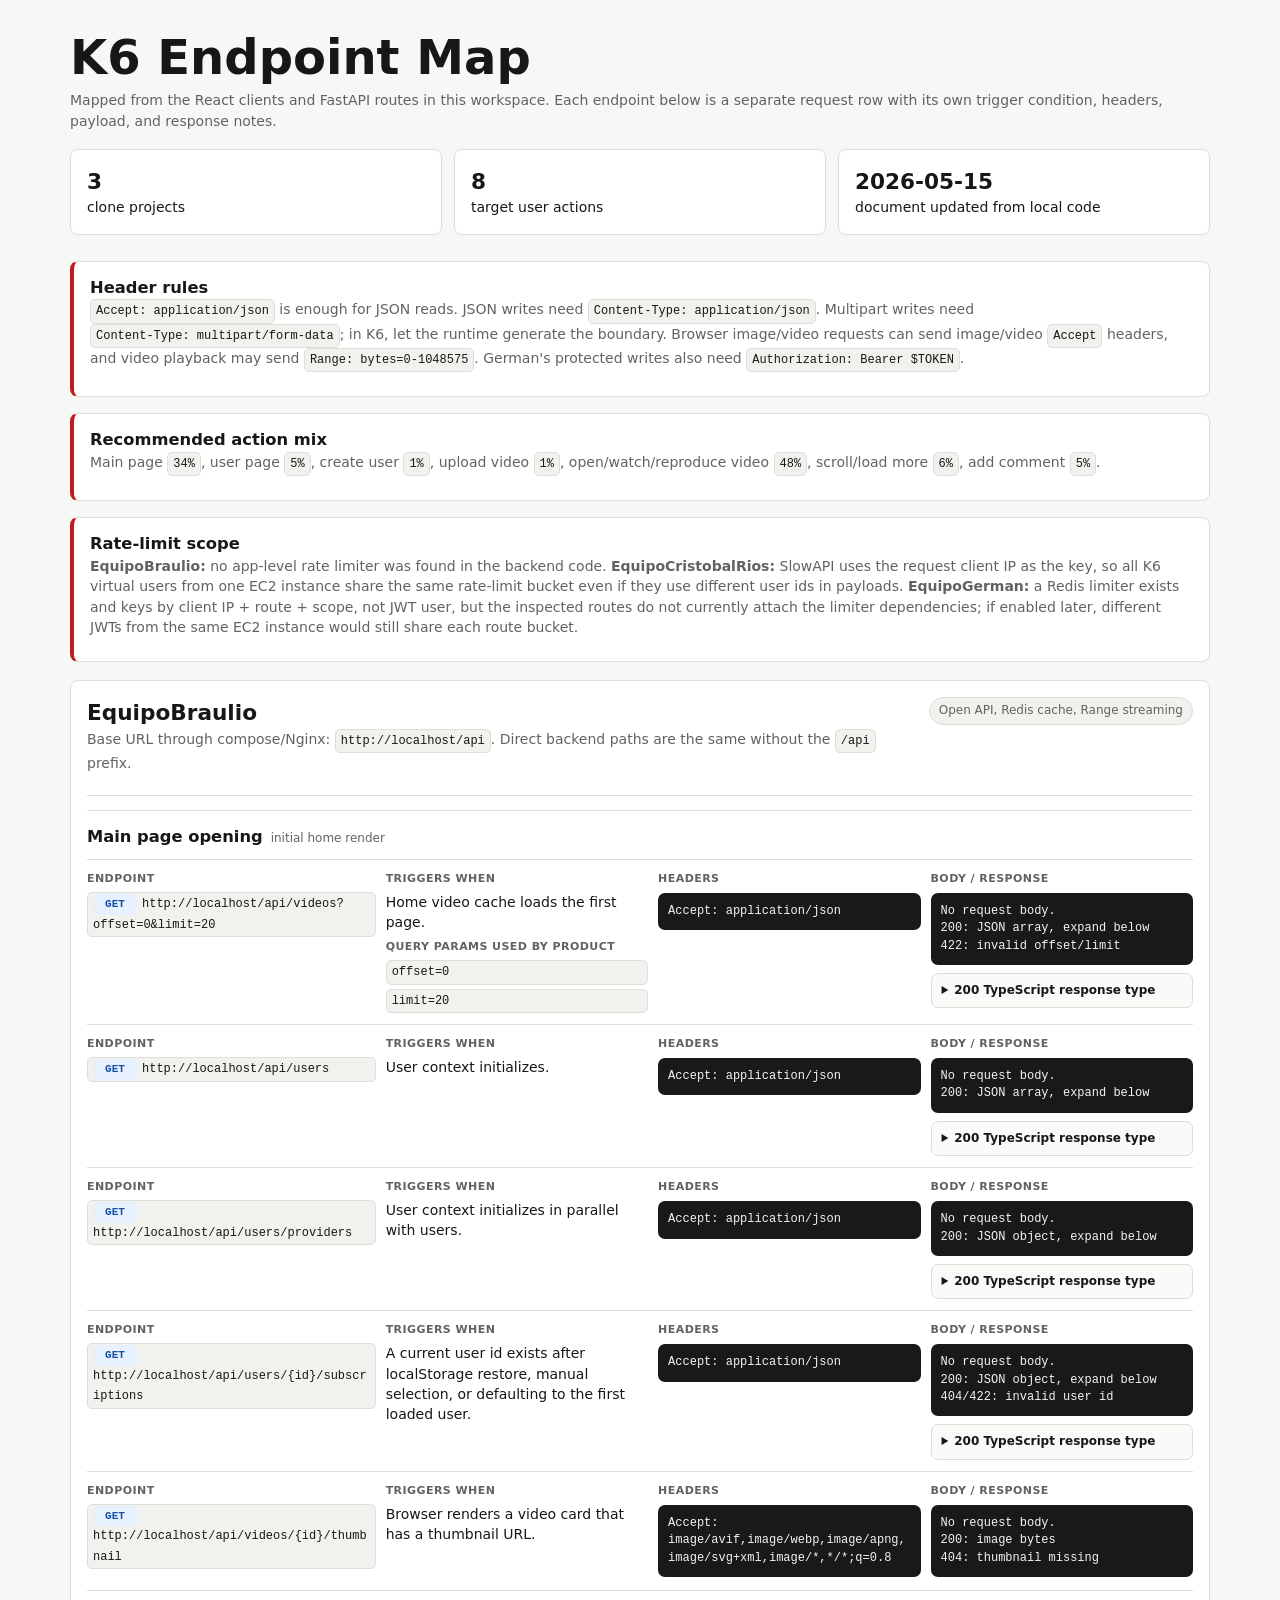
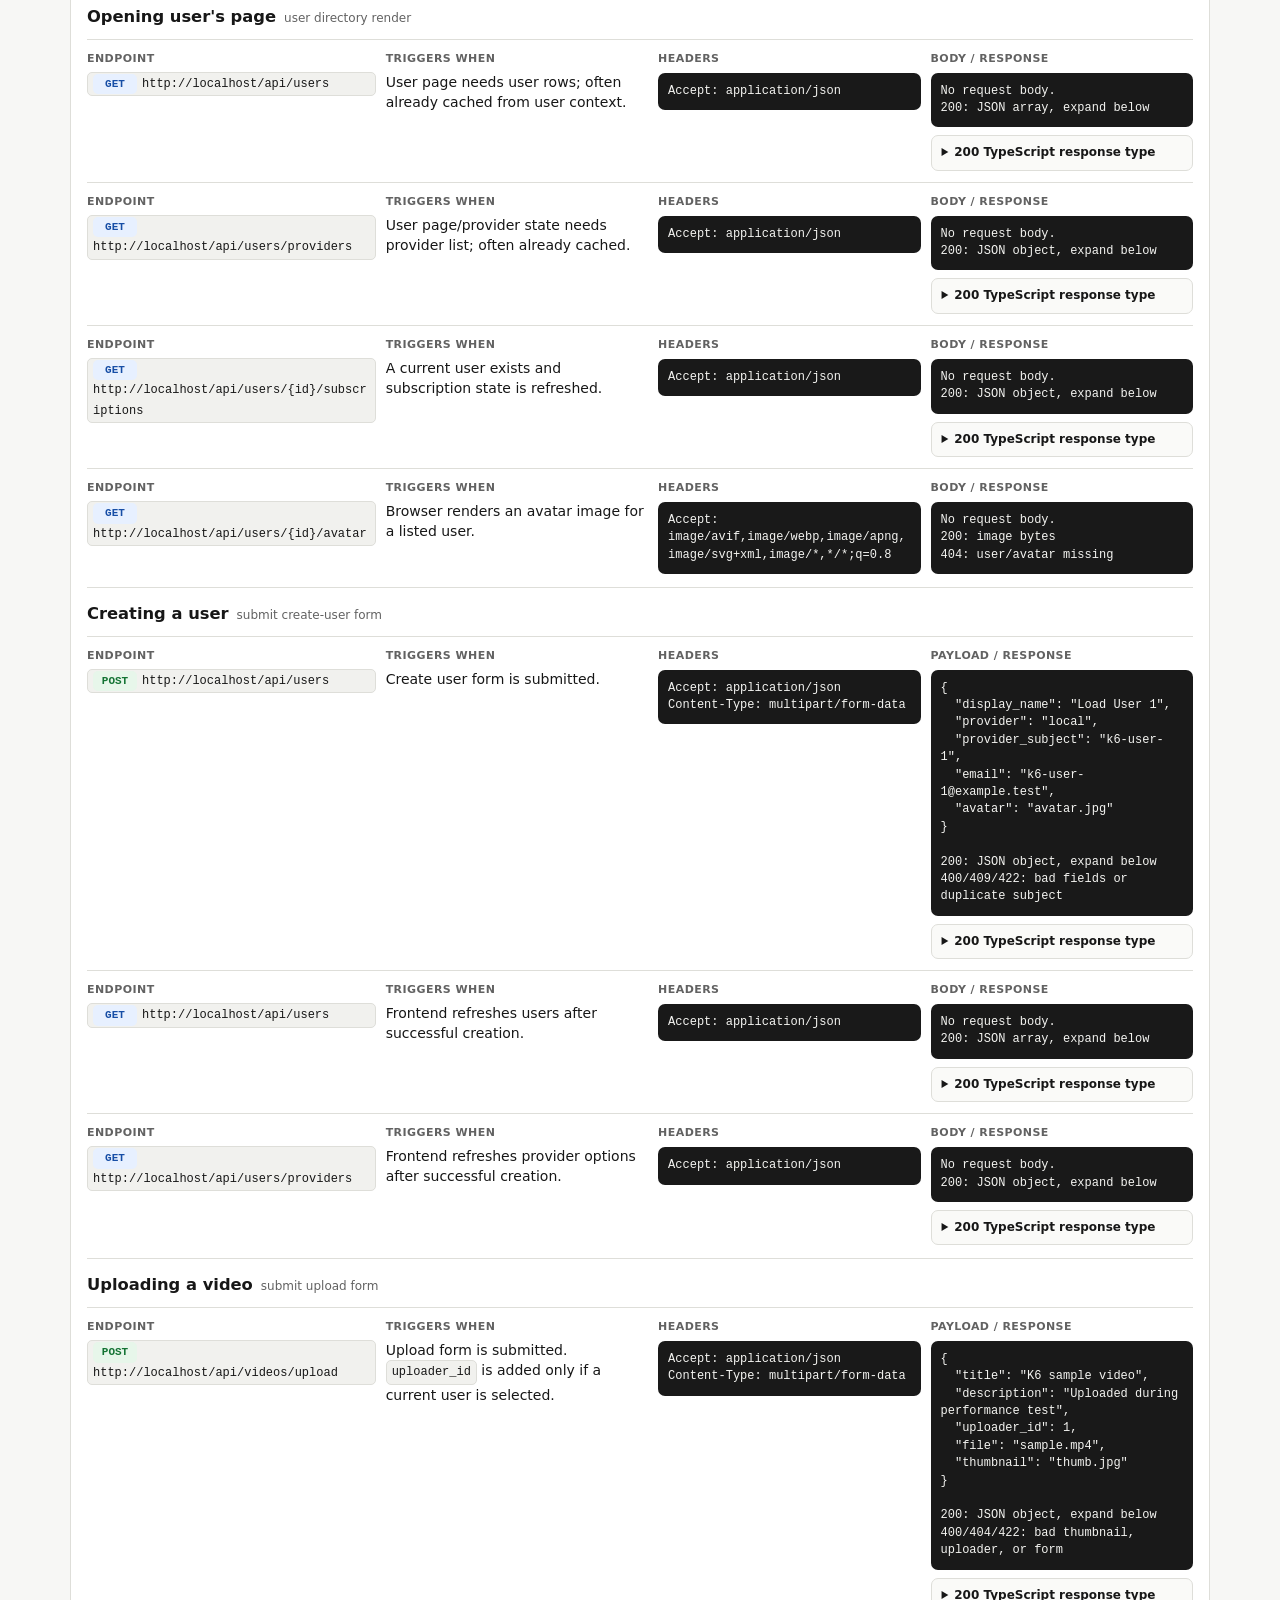
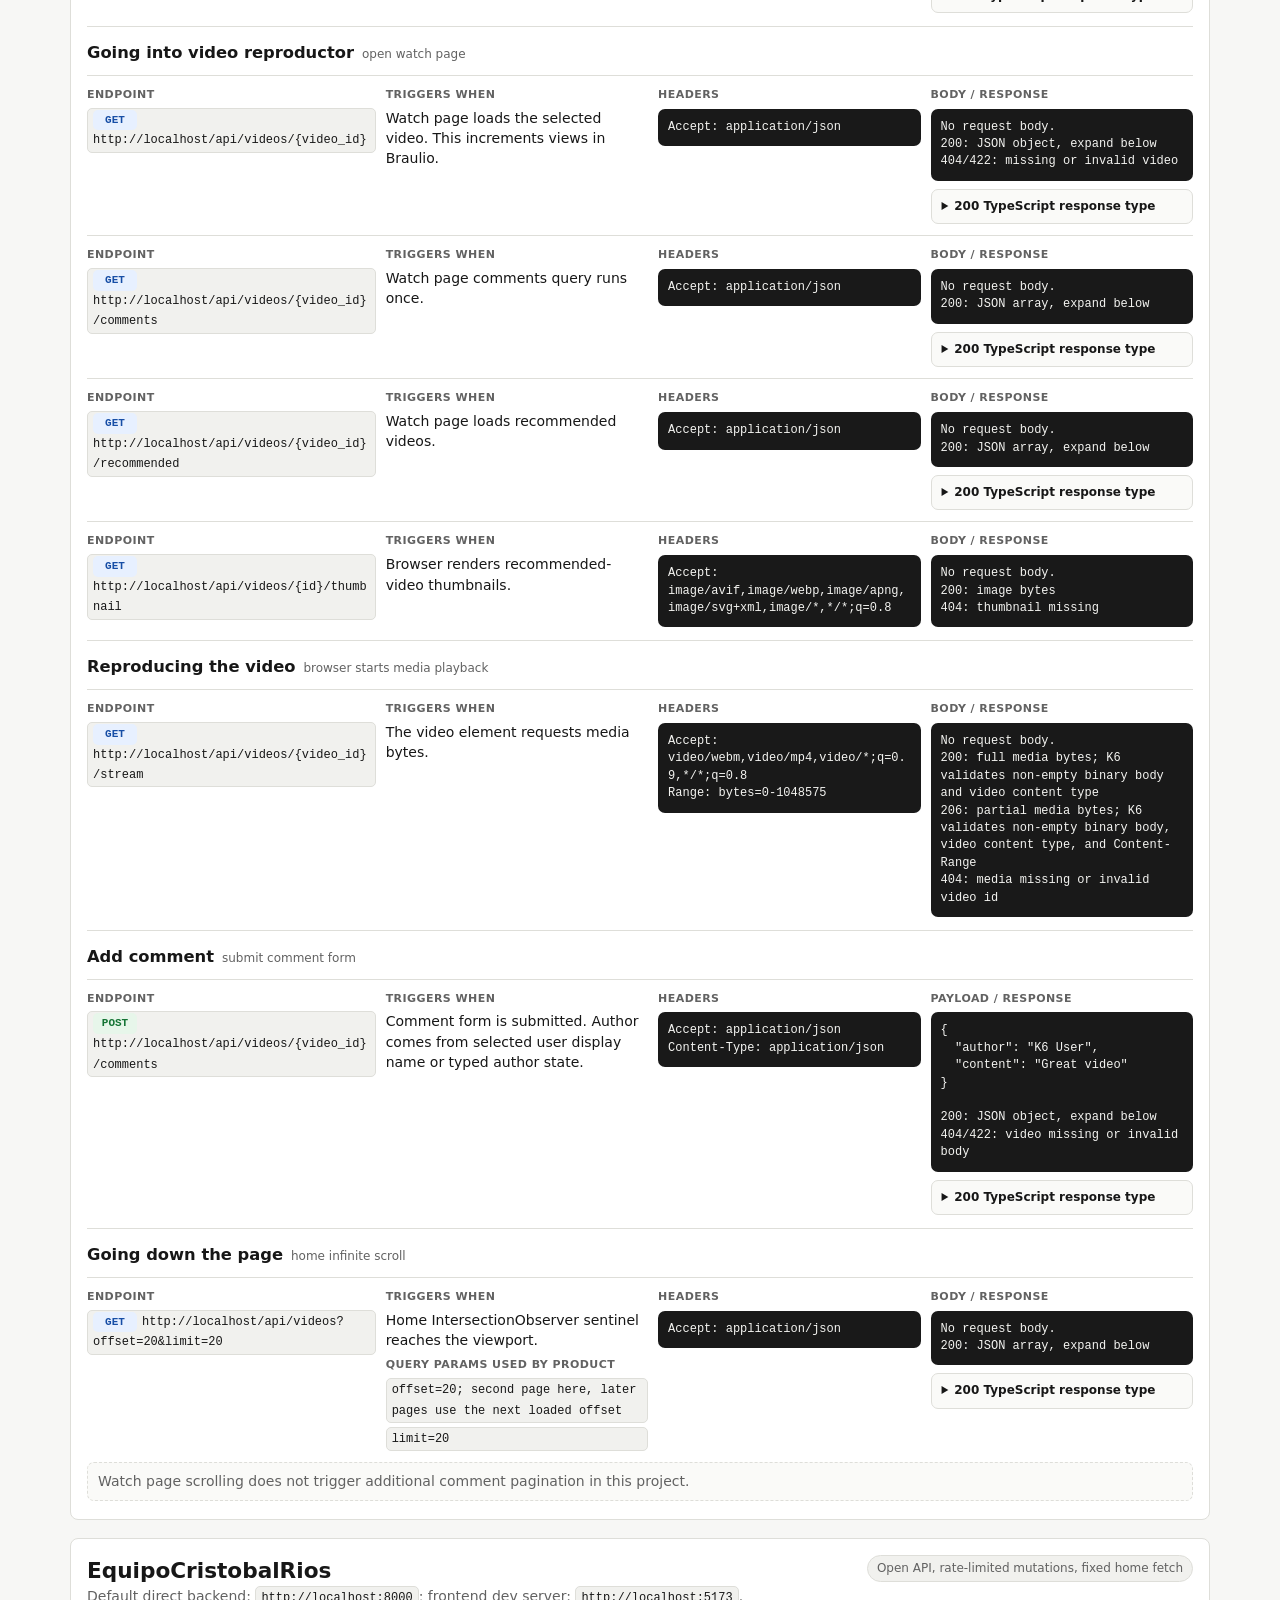
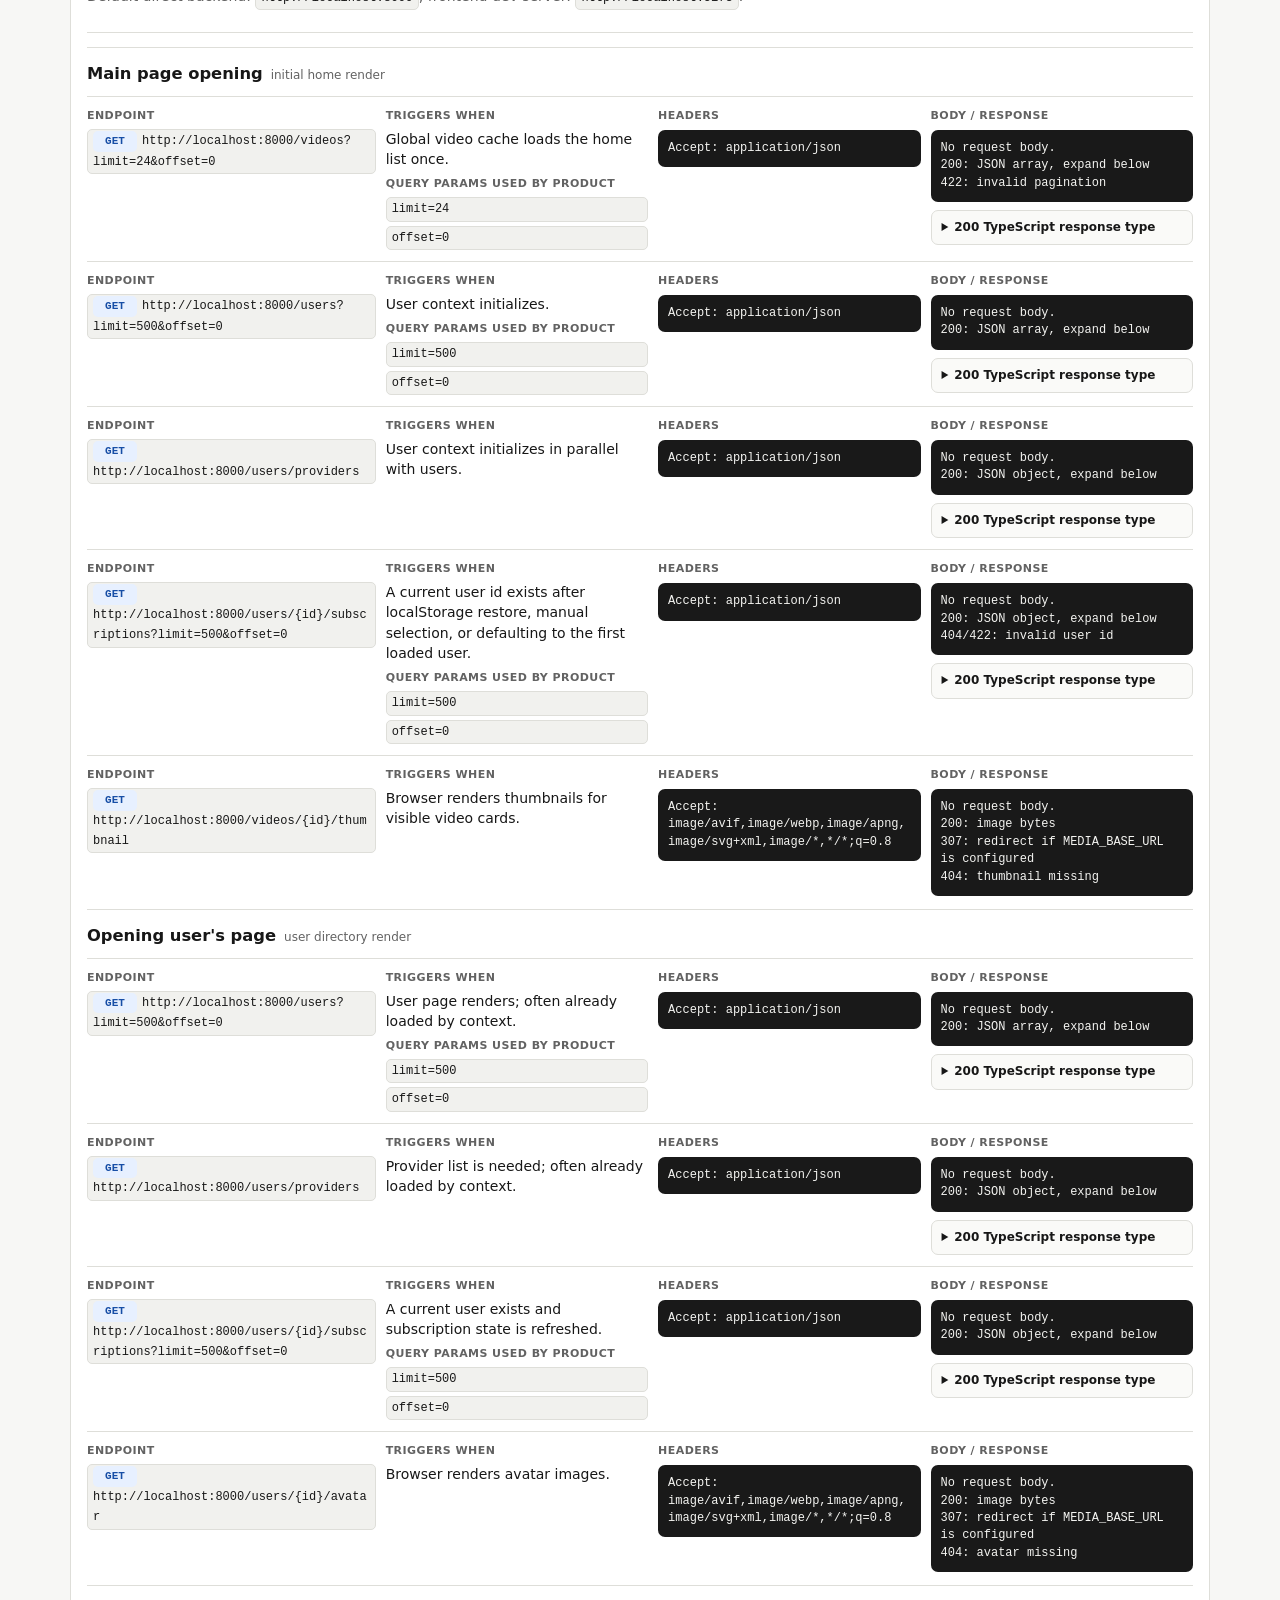
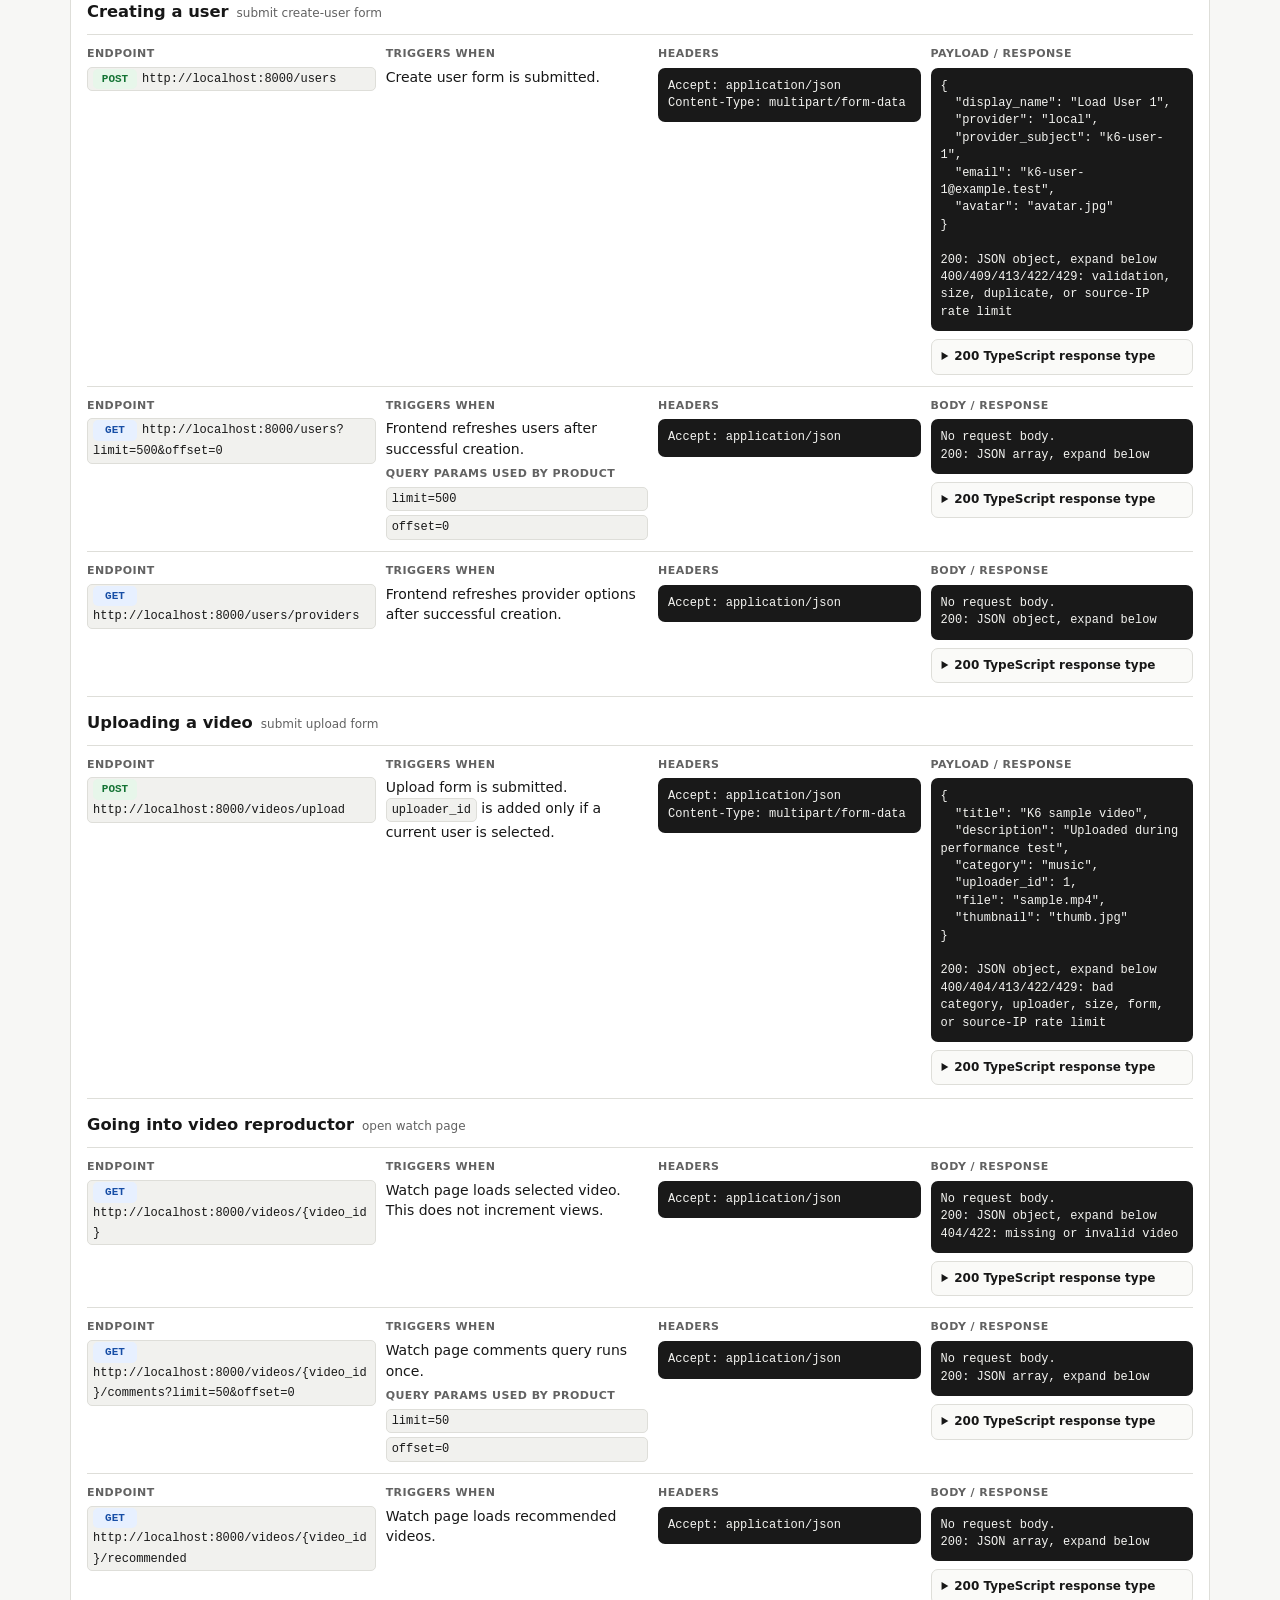
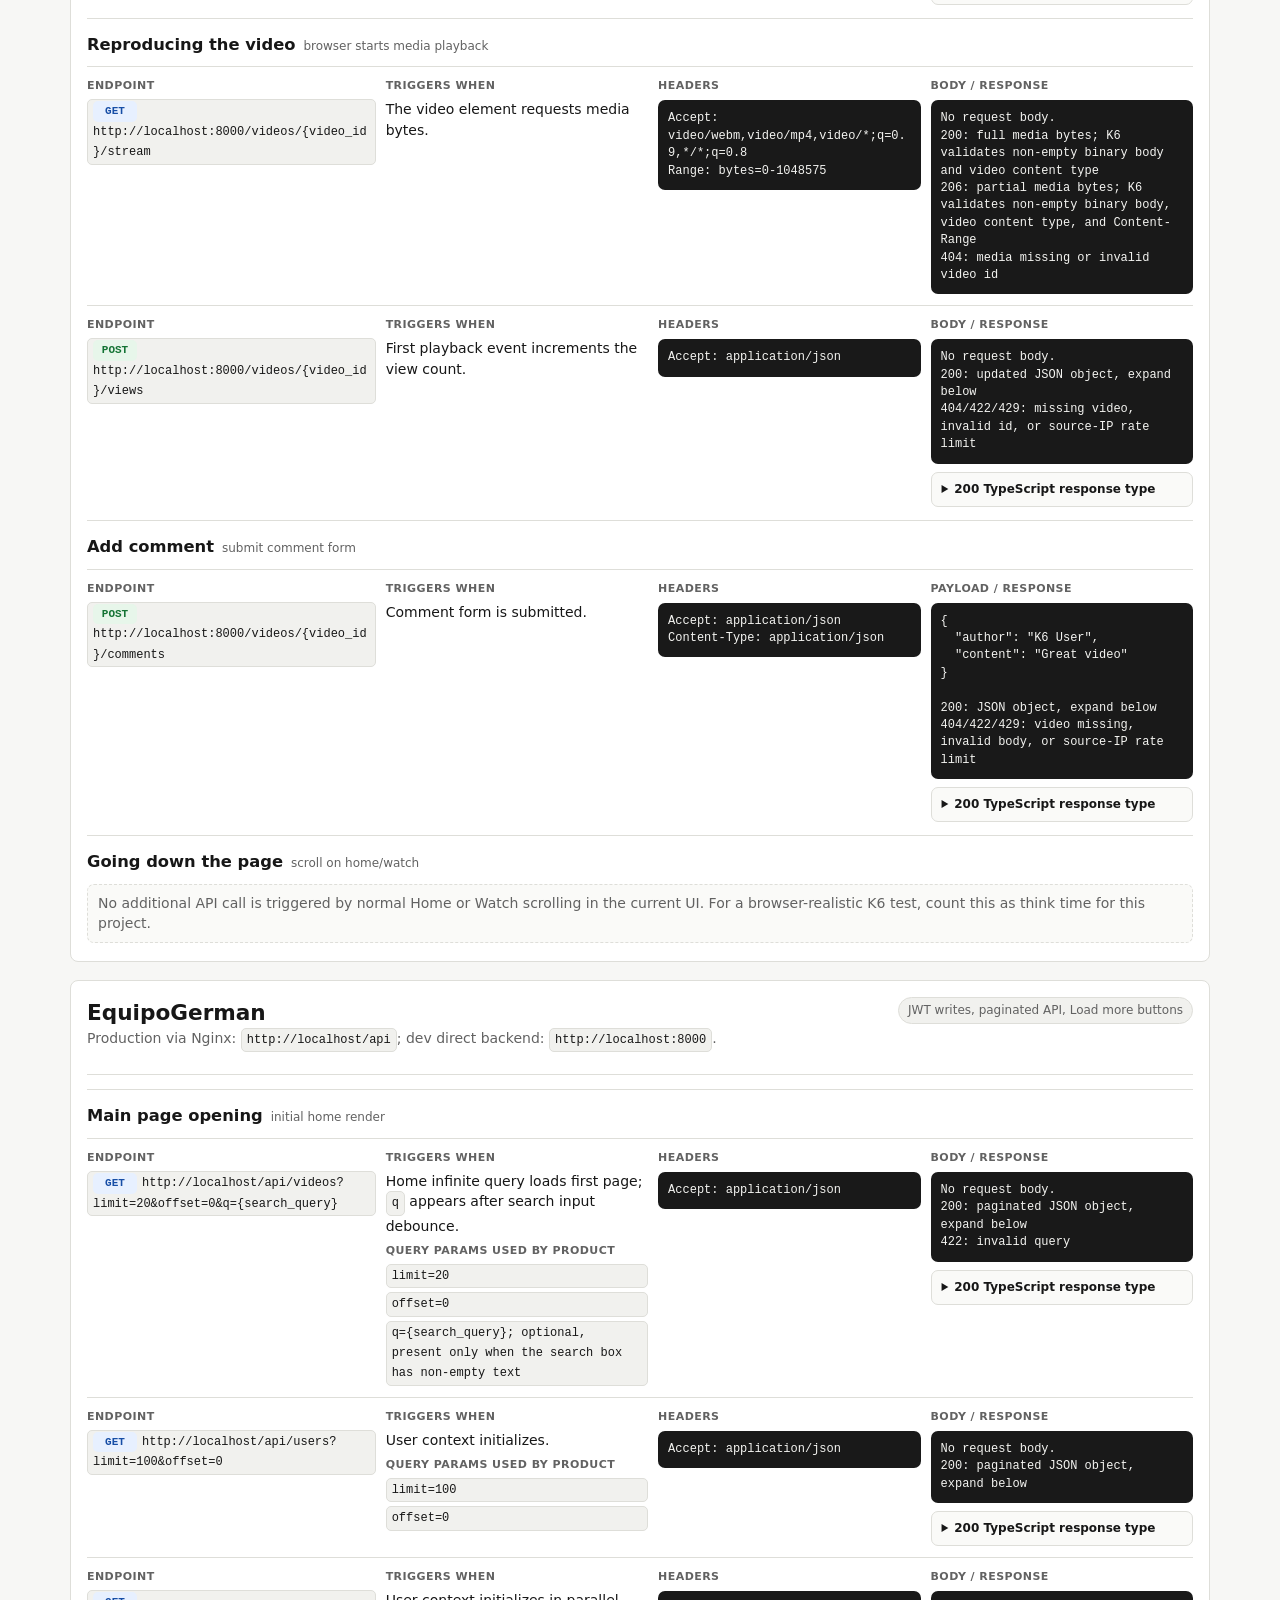
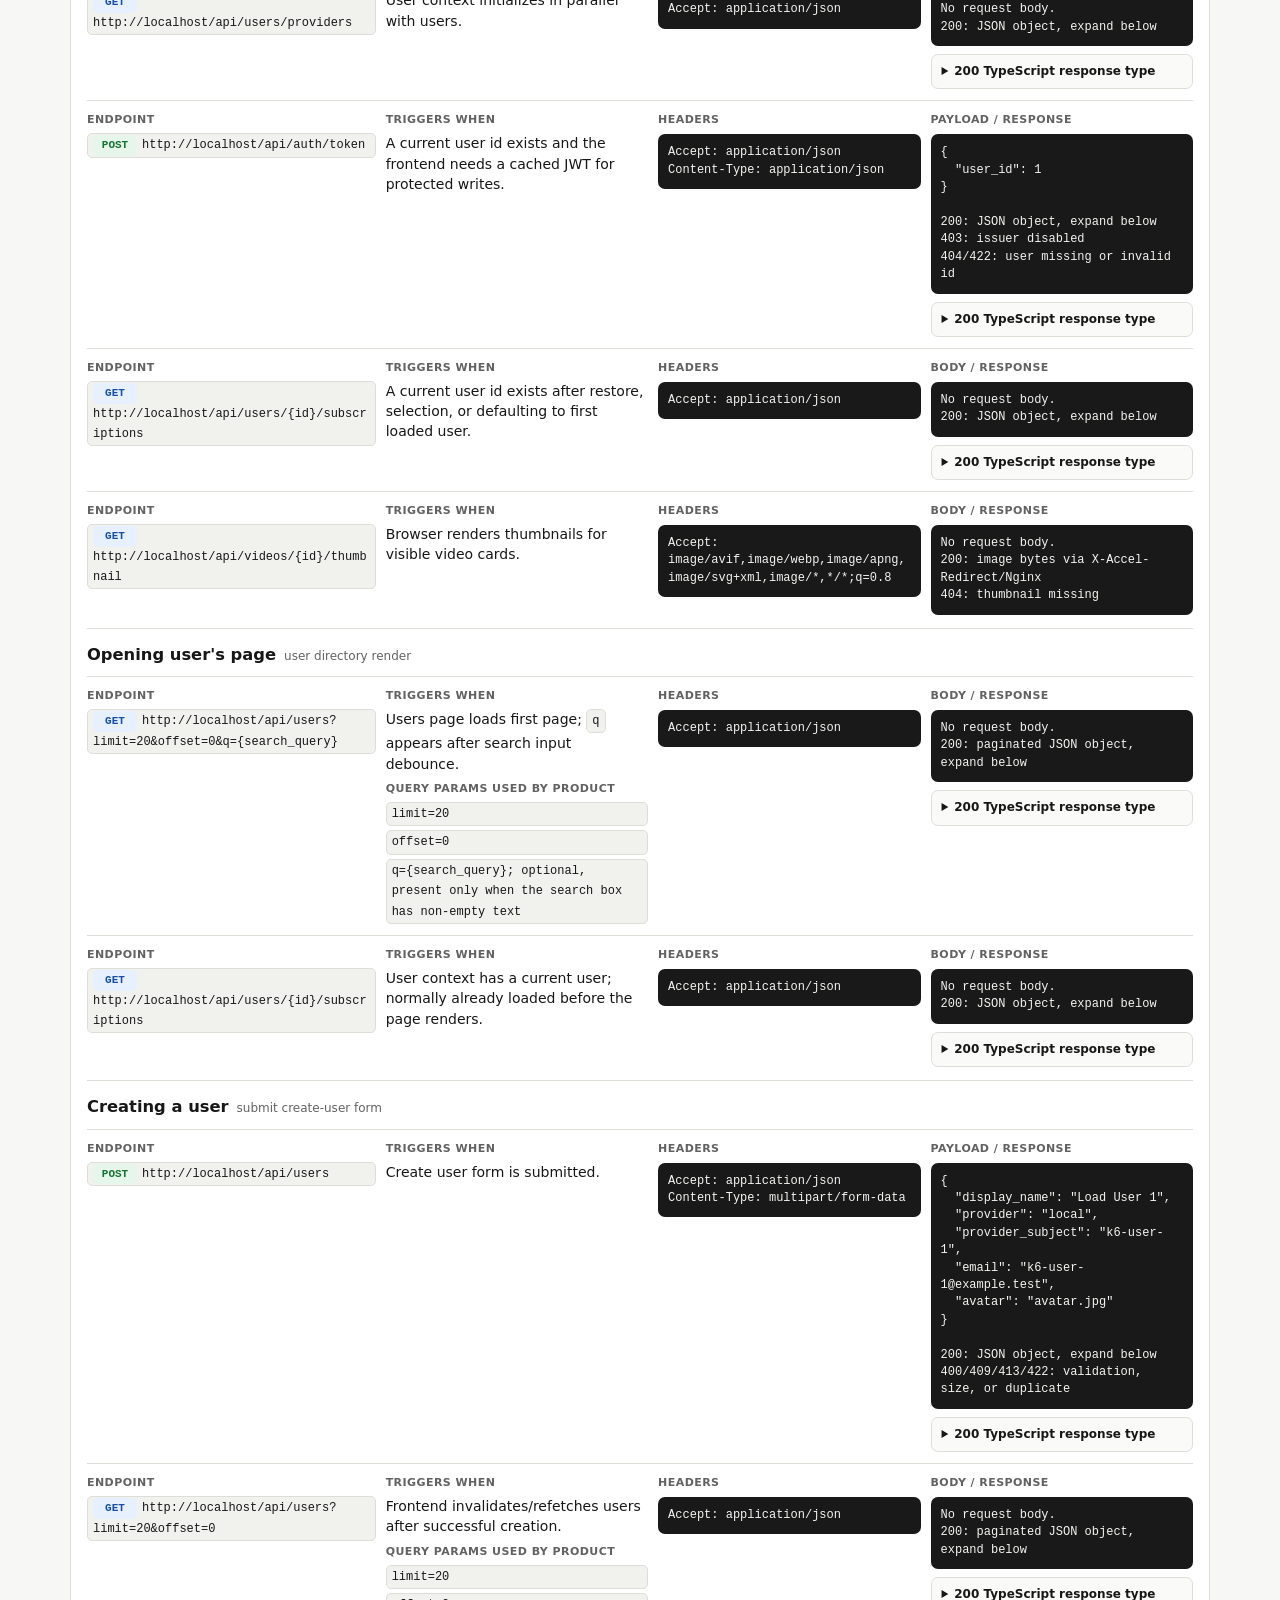
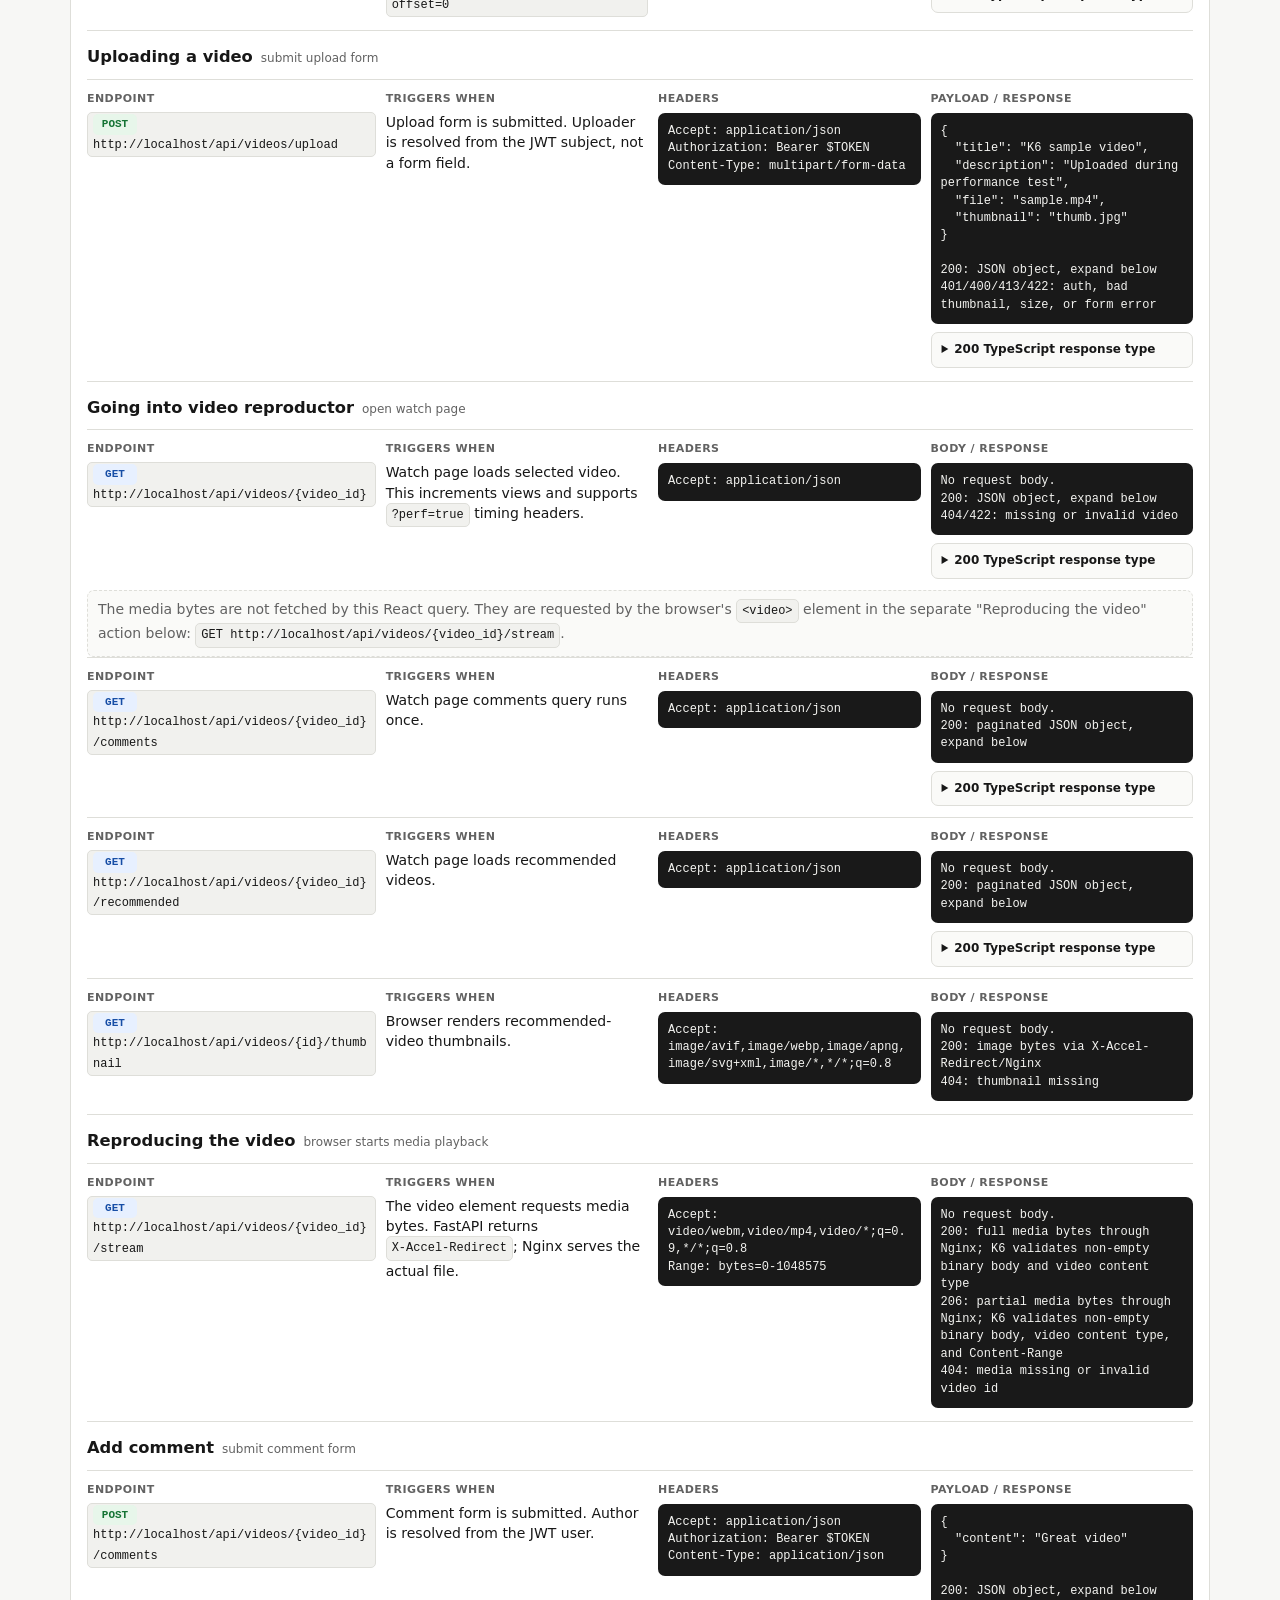
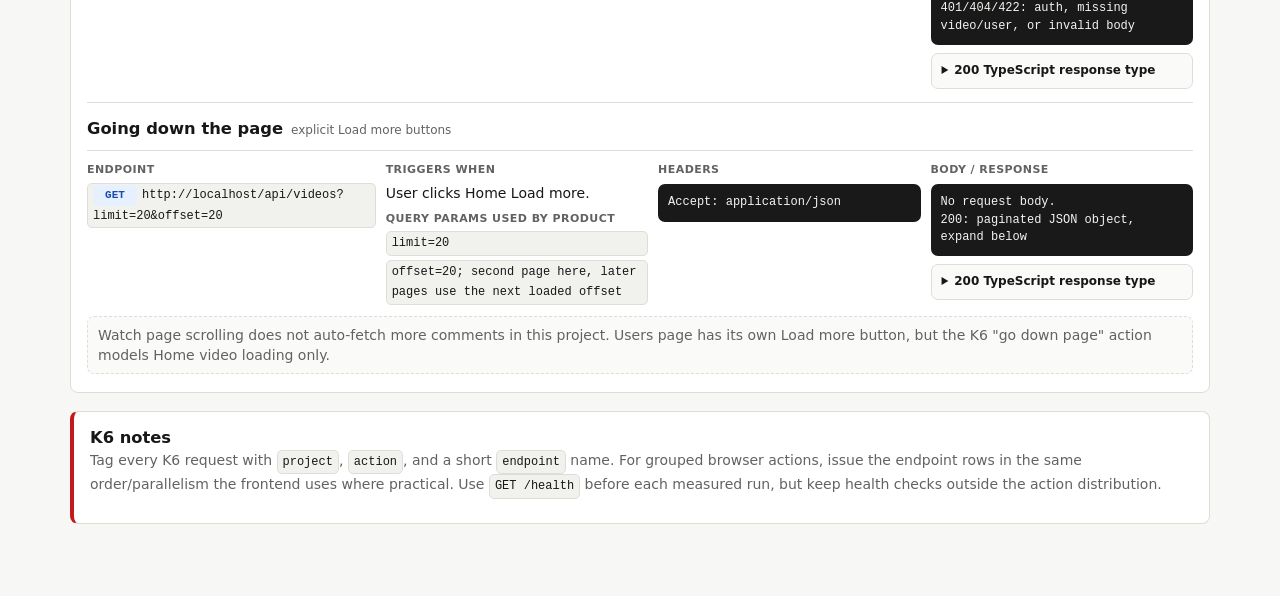
==== performance-endpoint-map.html @ e9382abc "Stress test" ====
<!doctype html>
<html lang="en">
<head>
  <meta charset="utf-8">
  <meta name="viewport" content="width=device-width, initial-scale=1">
  <title>YouTube Clone K6 Endpoint Map</title>
  <style>
    :root { color-scheme: light; --bg:#f7f7f5; --paper:#fff; --ink:#171717; --muted:#626262; --line:#deded9; --accent:#c21b1b; --soft:#f1f1ee; --dark:#191919; --light:#f4f4f1; }
    * { box-sizing: border-box; }
    body { margin: 0; background: var(--bg); color: var(--ink); font: 14px/1.45 Inter, ui-sans-serif, system-ui, -apple-system, BlinkMacSystemFont, "Segoe UI", sans-serif; }
    main { max-width: 1180px; margin: 0 auto; padding: 32px 20px 56px; }
    header { margin-bottom: 26px; }
    h1 { margin: 0 0 8px; font-size: clamp(1.9rem, 4vw, 3rem); line-height: 1.05; letter-spacing: 0; }
    h2 { margin: 0; font-size: 1.35rem; }
    h3 { margin: 0; font-size: 1.02rem; }
    p { margin: 0 0 10px; color: var(--muted); }
    code, pre { font-family: "SFMono-Regular", Consolas, "Liberation Mono", monospace; font-size: 12px; }
    code { display: inline-block; max-width: 100%; color: var(--ink); background: var(--soft); border: 1px solid var(--line); border-radius: 5px; padding: 1px 5px; line-height: 1.7; overflow-wrap: anywhere; white-space: normal; }
    pre { margin: 6px 0 0; padding: 10px; overflow: auto; white-space: pre-wrap; overflow-wrap: anywhere; background: var(--dark); color: var(--light); border-radius: 7px; }
    .summary { display: grid; grid-template-columns: repeat(3, minmax(0, 1fr)); gap: 12px; margin: 18px 0 26px; }
    .metric, .note, .project { background: var(--paper); border: 1px solid var(--line); border-radius: 8px; }
    .metric { padding: 16px; }
    .metric strong { display: block; font-size: 1.35rem; }
    .note { margin: 0 0 16px; padding: 14px 16px; border-left: 4px solid var(--accent); }
    .project { margin: 18px 0; padding: 16px; }
    .project-head { display: flex; justify-content: space-between; gap: 12px; align-items: flex-start; padding-bottom: 12px; border-bottom: 1px solid var(--line); margin-bottom: 14px; }
    .pill { display: inline-flex; align-items: center; border: 1px solid var(--line); background: var(--soft); border-radius: 999px; padding: 4px 9px; color: var(--muted); font-size: 12px; white-space: nowrap; }
    .action { border-top: 1px solid var(--line); padding: 14px 0 2px; }
    .action:first-of-type { border-top: 0; }
    .action-title { display: flex; align-items: baseline; gap: 8px; margin-bottom: 10px; }
    .action-title span { color: var(--muted); font-size: 12px; }
    .endpoint { display: grid; grid-template-columns: 1.1fr 1fr 1fr 1fr; gap: 10px; padding: 11px 0; border-top: 1px solid var(--line); }
    .endpoint:first-of-type { border-top: 0; }
    .cell-label { display: block; margin-bottom: 5px; color: var(--muted); font-size: 11px; font-weight: 800; letter-spacing: .04em; text-transform: uppercase; }
    .url { display: block; width: 100%; }
    .method { display: inline-block; min-width: 44px; text-align: center; border-radius: 5px; padding: 1px 5px; margin-right: 5px; background: #e7f0ff; color: #174ea6; font-weight: 800; font-size: 11px; }
    .post { background: #e7f6ea; color: #137333; }
    .none { color: var(--muted); background: #fafaf8; border: 1px dashed var(--line); border-radius: 7px; padding: 8px 10px; }
    details.schema { margin-top: 8px; border: 1px solid var(--line); border-radius: 7px; background: #fafaf8; overflow: hidden; }
    details.schema summary { cursor: pointer; padding: 8px 10px; font-size: 12px; font-weight: 800; color: var(--ink); }
    details.schema pre { margin: 0; border-radius: 0; }
    .schema-grid { display: grid; grid-template-columns: repeat(2, minmax(0, 1fr)); gap: 10px; margin-top: 10px; }
    .queries { margin-top: 7px; }
    .queries code { display: block; margin-top: 4px; }
    @media (max-width: 900px) { .summary { grid-template-columns: 1fr; } .project-head { display: block; } .endpoint { grid-template-columns: 1fr; gap: 8px; } .pill { margin-top: 8px; } }
    @media (max-width: 900px) { .schema-grid { grid-template-columns: 1fr; } }
  </style>
</head>
<body>
<main>
  <header>
    <h1>K6 Endpoint Map</h1>
    <p>Mapped from the React clients and FastAPI routes in this workspace. Each endpoint below is a separate request row with its own trigger condition, headers, payload, and response notes.</p>
    <div class="summary">
      <div class="metric"><strong>3</strong><span>clone projects</span></div>
      <div class="metric"><strong>8</strong><span>target user actions</span></div>
      <div class="metric"><strong>2026-05-15</strong><span>document updated from local code</span></div>
    </div>
  </header>

  <section class="note">
    <h3>Header rules</h3>
    <p><code>Accept: application/json</code> is enough for JSON reads. JSON writes need <code>Content-Type: application/json</code>. Multipart writes need <code>Content-Type: multipart/form-data</code>; in K6, let the runtime generate the boundary. Browser image/video requests can send image/video <code>Accept</code> headers, and video playback may send <code>Range: bytes=0-1048575</code>. German's protected writes also need <code>Authorization: Bearer $TOKEN</code>.</p>
  </section>

  <section class="note">
    <h3>Recommended action mix</h3>
    <p>Main page <code>34%</code>, user page <code>5%</code>, create user <code>1%</code>, upload video <code>1%</code>, open/watch/reproduce video <code>48%</code>, scroll/load more <code>6%</code>, add comment <code>5%</code>.</p>
  </section>

  <section class="note">
    <h3>Rate-limit scope</h3>
    <p><strong>EquipoBraulio:</strong> no app-level rate limiter was found in the backend code. <strong>EquipoCristobalRios:</strong> SlowAPI uses the request client IP as the key, so all K6 virtual users from one EC2 instance share the same rate-limit bucket even if they use different user ids in payloads. <strong>EquipoGerman:</strong> a Redis limiter exists and keys by client IP + route + scope, not JWT user, but the inspected routes do not currently attach the limiter dependencies; if enabled later, different JWTs from the same EC2 instance would still share each route bucket.</p>
  </section>

  <section class="project">
    <div class="project-head"><div><h2>EquipoBraulio</h2><p>Base URL through compose/Nginx: <code>http://localhost/api</code>. Direct backend paths are the same without the <code>/api</code> prefix.</p></div><span class="pill">Open API, Redis cache, Range streaming</span></div>

    <div class="action"><div class="action-title"><h3>Main page opening</h3><span>initial home render</span></div>
      <div class="endpoint"><div><span class="cell-label">Endpoint</span><code class="url"><span class="method">GET</span>http://localhost/api/videos?offset=0&amp;limit=20</code></div><div><span class="cell-label">Triggers when</span>Home video cache loads the first page.</div><div><span class="cell-label">Headers</span><pre>Accept: application/json</pre></div><div><span class="cell-label">Body / response</span><pre>No request body.
200: JSON array, expand below
422: invalid offset/limit</pre></div></div>
      <div class="endpoint"><div><span class="cell-label">Endpoint</span><code class="url"><span class="method">GET</span>http://localhost/api/users</code></div><div><span class="cell-label">Triggers when</span>User context initializes.</div><div><span class="cell-label">Headers</span><pre>Accept: application/json</pre></div><div><span class="cell-label">Body / response</span><pre>No request body.
200: JSON array, expand below</pre></div></div>
      <div class="endpoint"><div><span class="cell-label">Endpoint</span><code class="url"><span class="method">GET</span>http://localhost/api/users/providers</code></div><div><span class="cell-label">Triggers when</span>User context initializes in parallel with users.</div><div><span class="cell-label">Headers</span><pre>Accept: application/json</pre></div><div><span class="cell-label">Body / response</span><pre>No request body.
200: JSON object, expand below</pre></div></div>
      <div class="endpoint"><div><span class="cell-label">Endpoint</span><code class="url"><span class="method">GET</span>http://localhost/api/users/{id}/subscriptions</code></div><div><span class="cell-label">Triggers when</span>A current user id exists after localStorage restore, manual selection, or defaulting to the first loaded user.</div><div><span class="cell-label">Headers</span><pre>Accept: application/json</pre></div><div><span class="cell-label">Body / response</span><pre>No request body.
200: JSON object, expand below
404/422: invalid user id</pre></div></div>
      <div class="endpoint"><div><span class="cell-label">Endpoint</span><code class="url"><span class="method">GET</span>http://localhost/api/videos/{id}/thumbnail</code></div><div><span class="cell-label">Triggers when</span>Browser renders a video card that has a thumbnail URL.</div><div><span class="cell-label">Headers</span><pre>Accept: image/avif,image/webp,image/apng,image/svg+xml,image/*,*/*;q=0.8</pre></div><div><span class="cell-label">Body / response</span><pre>No request body.
200: image bytes
404: thumbnail missing</pre></div></div>
    </div>

    <div class="action"><div class="action-title"><h3>Opening user's page</h3><span>user directory render</span></div>
      <div class="endpoint"><div><span class="cell-label">Endpoint</span><code class="url"><span class="method">GET</span>http://localhost/api/users</code></div><div><span class="cell-label">Triggers when</span>User page needs user rows; often already cached from user context.</div><div><span class="cell-label">Headers</span><pre>Accept: application/json</pre></div><div><span class="cell-label">Body / response</span><pre>No request body.
200: JSON array, expand below</pre></div></div>
      <div class="endpoint"><div><span class="cell-label">Endpoint</span><code class="url"><span class="method">GET</span>http://localhost/api/users/providers</code></div><div><span class="cell-label">Triggers when</span>User page/provider state needs provider list; often already cached.</div><div><span class="cell-label">Headers</span><pre>Accept: application/json</pre></div><div><span class="cell-label">Body / response</span><pre>No request body.
200: JSON object, expand below</pre></div></div>
      <div class="endpoint"><div><span class="cell-label">Endpoint</span><code class="url"><span class="method">GET</span>http://localhost/api/users/{id}/subscriptions</code></div><div><span class="cell-label">Triggers when</span>A current user exists and subscription state is refreshed.</div><div><span class="cell-label">Headers</span><pre>Accept: application/json</pre></div><div><span class="cell-label">Body / response</span><pre>No request body.
200: JSON object, expand below</pre></div></div>
      <div class="endpoint"><div><span class="cell-label">Endpoint</span><code class="url"><span class="method">GET</span>http://localhost/api/users/{id}/avatar</code></div><div><span class="cell-label">Triggers when</span>Browser renders an avatar image for a listed user.</div><div><span class="cell-label">Headers</span><pre>Accept: image/avif,image/webp,image/apng,image/svg+xml,image/*,*/*;q=0.8</pre></div><div><span class="cell-label">Body / response</span><pre>No request body.
200: image bytes
404: user/avatar missing</pre></div></div>
    </div>

    <div class="action"><div class="action-title"><h3>Creating a user</h3><span>submit create-user form</span></div>
      <div class="endpoint"><div><span class="cell-label">Endpoint</span><code class="url"><span class="method post">POST</span>http://localhost/api/users</code></div><div><span class="cell-label">Triggers when</span>Create user form is submitted.</div><div><span class="cell-label">Headers</span><pre>Accept: application/json
Content-Type: multipart/form-data</pre></div><div><span class="cell-label">Payload / response</span><pre>{
  "display_name": "Load User 1",
  "provider": "local",
  "provider_subject": "k6-user-1",
  "email": "k6-user-1@example.test",
  "avatar": "avatar.jpg"
}

200: JSON object, expand below
400/409/422: bad fields or duplicate subject</pre></div></div>
      <div class="endpoint"><div><span class="cell-label">Endpoint</span><code class="url"><span class="method">GET</span>http://localhost/api/users</code></div><div><span class="cell-label">Triggers when</span>Frontend refreshes users after successful creation.</div><div><span class="cell-label">Headers</span><pre>Accept: application/json</pre></div><div><span class="cell-label">Body / response</span><pre>No request body.
200: JSON array, expand below</pre></div></div>
      <div class="endpoint"><div><span class="cell-label">Endpoint</span><code class="url"><span class="method">GET</span>http://localhost/api/users/providers</code></div><div><span class="cell-label">Triggers when</span>Frontend refreshes provider options after successful creation.</div><div><span class="cell-label">Headers</span><pre>Accept: application/json</pre></div><div><span class="cell-label">Body / response</span><pre>No request body.
200: JSON object, expand below</pre></div></div>
    </div>

    <div class="action"><div class="action-title"><h3>Uploading a video</h3><span>submit upload form</span></div>
      <div class="endpoint"><div><span class="cell-label">Endpoint</span><code class="url"><span class="method post">POST</span>http://localhost/api/videos/upload</code></div><div><span class="cell-label">Triggers when</span>Upload form is submitted. <code>uploader_id</code> is added only if a current user is selected.</div><div><span class="cell-label">Headers</span><pre>Accept: application/json
Content-Type: multipart/form-data</pre></div><div><span class="cell-label">Payload / response</span><pre>{
  "title": "K6 sample video",
  "description": "Uploaded during performance test",
  "uploader_id": 1,
  "file": "sample.mp4",
  "thumbnail": "thumb.jpg"
}

200: JSON object, expand below
400/404/422: bad thumbnail, uploader, or form</pre></div></div>
    </div>

    <div class="action"><div class="action-title"><h3>Going into video reproductor</h3><span>open watch page</span></div>
      <div class="endpoint"><div><span class="cell-label">Endpoint</span><code class="url"><span class="method">GET</span>http://localhost/api/videos/{video_id}</code></div><div><span class="cell-label">Triggers when</span>Watch page loads the selected video. This increments views in Braulio.</div><div><span class="cell-label">Headers</span><pre>Accept: application/json</pre></div><div><span class="cell-label">Body / response</span><pre>No request body.
200: JSON object, expand below
404/422: missing or invalid video</pre></div></div>
      <div class="endpoint"><div><span class="cell-label">Endpoint</span><code class="url"><span class="method">GET</span>http://localhost/api/videos/{video_id}/comments</code></div><div><span class="cell-label">Triggers when</span>Watch page comments query runs once.</div><div><span class="cell-label">Headers</span><pre>Accept: application/json</pre></div><div><span class="cell-label">Body / response</span><pre>No request body.
200: JSON array, expand below</pre></div></div>
      <div class="endpoint"><div><span class="cell-label">Endpoint</span><code class="url"><span class="method">GET</span>http://localhost/api/videos/{video_id}/recommended</code></div><div><span class="cell-label">Triggers when</span>Watch page loads recommended videos.</div><div><span class="cell-label">Headers</span><pre>Accept: application/json</pre></div><div><span class="cell-label">Body / response</span><pre>No request body.
200: JSON array, expand below</pre></div></div>
      <div class="endpoint"><div><span class="cell-label">Endpoint</span><code class="url"><span class="method">GET</span>http://localhost/api/videos/{id}/thumbnail</code></div><div><span class="cell-label">Triggers when</span>Browser renders recommended-video thumbnails.</div><div><span class="cell-label">Headers</span><pre>Accept: image/avif,image/webp,image/apng,image/svg+xml,image/*,*/*;q=0.8</pre></div><div><span class="cell-label">Body / response</span><pre>No request body.
200: image bytes
404: thumbnail missing</pre></div></div>
    </div>

    <div class="action"><div class="action-title"><h3>Reproducing the video</h3><span>browser starts media playback</span></div>
      <div class="endpoint"><div><span class="cell-label">Endpoint</span><code class="url"><span class="method">GET</span>http://localhost/api/videos/{video_id}/stream</code></div><div><span class="cell-label">Triggers when</span>The video element requests media bytes.</div><div><span class="cell-label">Headers</span><pre>Accept: video/webm,video/mp4,video/*;q=0.9,*/*;q=0.8
Range: bytes=0-1048575</pre></div><div><span class="cell-label">Body / response</span><pre>No request body.
200: full media bytes; K6 validates non-empty binary body and video content type
206: partial media bytes; K6 validates non-empty binary body, video content type, and Content-Range
404: media missing or invalid video id</pre></div></div>
    </div>

    <div class="action"><div class="action-title"><h3>Add comment</h3><span>submit comment form</span></div>
      <div class="endpoint"><div><span class="cell-label">Endpoint</span><code class="url"><span class="method post">POST</span>http://localhost/api/videos/{video_id}/comments</code></div><div><span class="cell-label">Triggers when</span>Comment form is submitted. Author comes from selected user display name or typed author state.</div><div><span class="cell-label">Headers</span><pre>Accept: application/json
Content-Type: application/json</pre></div><div><span class="cell-label">Payload / response</span><pre>{
  "author": "K6 User",
  "content": "Great video"
}

200: JSON object, expand below
404/422: video missing or invalid body</pre></div></div>
    </div>

    <div class="action"><div class="action-title"><h3>Going down the page</h3><span>home infinite scroll</span></div>
      <div class="endpoint"><div><span class="cell-label">Endpoint</span><code class="url"><span class="method">GET</span>http://localhost/api/videos?offset=20&amp;limit=20</code></div><div><span class="cell-label">Triggers when</span>Home IntersectionObserver sentinel reaches the viewport.</div><div><span class="cell-label">Headers</span><pre>Accept: application/json</pre></div><div><span class="cell-label">Body / response</span><pre>No request body.
200: JSON array, expand below</pre></div></div>
      <div class="none">Watch page scrolling does not trigger additional comment pagination in this project.</div>
    </div>
  </section>

  <section class="project">
    <div class="project-head"><div><h2>EquipoCristobalRios</h2><p>Default direct backend: <code>http://localhost:8000</code>; frontend dev server: <code>http://localhost:5173</code>.</p></div><span class="pill">Open API, rate-limited mutations, fixed home fetch</span></div>

    <div class="action"><div class="action-title"><h3>Main page opening</h3><span>initial home render</span></div>
      <div class="endpoint"><div><span class="cell-label">Endpoint</span><code class="url"><span class="method">GET</span>http://localhost:8000/videos?limit=24&amp;offset=0</code></div><div><span class="cell-label">Triggers when</span>Global video cache loads the home list once.</div><div><span class="cell-label">Headers</span><pre>Accept: application/json</pre></div><div><span class="cell-label">Body / response</span><pre>No request body.
200: JSON array, expand below
422: invalid pagination</pre></div></div>
      <div class="endpoint"><div><span class="cell-label">Endpoint</span><code class="url"><span class="method">GET</span>http://localhost:8000/users?limit=500&amp;offset=0</code></div><div><span class="cell-label">Triggers when</span>User context initializes.</div><div><span class="cell-label">Headers</span><pre>Accept: application/json</pre></div><div><span class="cell-label">Body / response</span><pre>No request body.
200: JSON array, expand below</pre></div></div>
      <div class="endpoint"><div><span class="cell-label">Endpoint</span><code class="url"><span class="method">GET</span>http://localhost:8000/users/providers</code></div><div><span class="cell-label">Triggers when</span>User context initializes in parallel with users.</div><div><span class="cell-label">Headers</span><pre>Accept: application/json</pre></div><div><span class="cell-label">Body / response</span><pre>No request body.
200: JSON object, expand below</pre></div></div>
      <div class="endpoint"><div><span class="cell-label">Endpoint</span><code class="url"><span class="method">GET</span>http://localhost:8000/users/{id}/subscriptions?limit=500&amp;offset=0</code></div><div><span class="cell-label">Triggers when</span>A current user id exists after localStorage restore, manual selection, or defaulting to the first loaded user.</div><div><span class="cell-label">Headers</span><pre>Accept: application/json</pre></div><div><span class="cell-label">Body / response</span><pre>No request body.
200: JSON object, expand below
404/422: invalid user id</pre></div></div>
      <div class="endpoint"><div><span class="cell-label">Endpoint</span><code class="url"><span class="method">GET</span>http://localhost:8000/videos/{id}/thumbnail</code></div><div><span class="cell-label">Triggers when</span>Browser renders thumbnails for visible video cards.</div><div><span class="cell-label">Headers</span><pre>Accept: image/avif,image/webp,image/apng,image/svg+xml,image/*,*/*;q=0.8</pre></div><div><span class="cell-label">Body / response</span><pre>No request body.
200: image bytes
307: redirect if MEDIA_BASE_URL is configured
404: thumbnail missing</pre></div></div>
    </div>

    <div class="action"><div class="action-title"><h3>Opening user's page</h3><span>user directory render</span></div>
      <div class="endpoint"><div><span class="cell-label">Endpoint</span><code class="url"><span class="method">GET</span>http://localhost:8000/users?limit=500&amp;offset=0</code></div><div><span class="cell-label">Triggers when</span>User page renders; often already loaded by context.</div><div><span class="cell-label">Headers</span><pre>Accept: application/json</pre></div><div><span class="cell-label">Body / response</span><pre>No request body.
200: JSON array, expand below</pre></div></div>
      <div class="endpoint"><div><span class="cell-label">Endpoint</span><code class="url"><span class="method">GET</span>http://localhost:8000/users/providers</code></div><div><span class="cell-label">Triggers when</span>Provider list is needed; often already loaded by context.</div><div><span class="cell-label">Headers</span><pre>Accept: application/json</pre></div><div><span class="cell-label">Body / response</span><pre>No request body.
200: JSON object, expand below</pre></div></div>
      <div class="endpoint"><div><span class="cell-label">Endpoint</span><code class="url"><span class="method">GET</span>http://localhost:8000/users/{id}/subscriptions?limit=500&amp;offset=0</code></div><div><span class="cell-label">Triggers when</span>A current user exists and subscription state is refreshed.</div><div><span class="cell-label">Headers</span><pre>Accept: application/json</pre></div><div><span class="cell-label">Body / response</span><pre>No request body.
200: JSON object, expand below</pre></div></div>
      <div class="endpoint"><div><span class="cell-label">Endpoint</span><code class="url"><span class="method">GET</span>http://localhost:8000/users/{id}/avatar</code></div><div><span class="cell-label">Triggers when</span>Browser renders avatar images.</div><div><span class="cell-label">Headers</span><pre>Accept: image/avif,image/webp,image/apng,image/svg+xml,image/*,*/*;q=0.8</pre></div><div><span class="cell-label">Body / response</span><pre>No request body.
200: image bytes
307: redirect if MEDIA_BASE_URL is configured
404: avatar missing</pre></div></div>
    </div>

    <div class="action"><div class="action-title"><h3>Creating a user</h3><span>submit create-user form</span></div>
      <div class="endpoint"><div><span class="cell-label">Endpoint</span><code class="url"><span class="method post">POST</span>http://localhost:8000/users</code></div><div><span class="cell-label">Triggers when</span>Create user form is submitted.</div><div><span class="cell-label">Headers</span><pre>Accept: application/json
Content-Type: multipart/form-data</pre></div><div><span class="cell-label">Payload / response</span><pre>{
  "display_name": "Load User 1",
  "provider": "local",
  "provider_subject": "k6-user-1",
  "email": "k6-user-1@example.test",
  "avatar": "avatar.jpg"
}

200: JSON object, expand below
400/409/413/422/429: validation, size, duplicate, or source-IP rate limit</pre></div></div>
      <div class="endpoint"><div><span class="cell-label">Endpoint</span><code class="url"><span class="method">GET</span>http://localhost:8000/users?limit=500&amp;offset=0</code></div><div><span class="cell-label">Triggers when</span>Frontend refreshes users after successful creation.</div><div><span class="cell-label">Headers</span><pre>Accept: application/json</pre></div><div><span class="cell-label">Body / response</span><pre>No request body.
200: JSON array, expand below</pre></div></div>
      <div class="endpoint"><div><span class="cell-label">Endpoint</span><code class="url"><span class="method">GET</span>http://localhost:8000/users/providers</code></div><div><span class="cell-label">Triggers when</span>Frontend refreshes provider options after successful creation.</div><div><span class="cell-label">Headers</span><pre>Accept: application/json</pre></div><div><span class="cell-label">Body / response</span><pre>No request body.
200: JSON object, expand below</pre></div></div>
    </div>

    <div class="action"><div class="action-title"><h3>Uploading a video</h3><span>submit upload form</span></div>
      <div class="endpoint"><div><span class="cell-label">Endpoint</span><code class="url"><span class="method post">POST</span>http://localhost:8000/videos/upload</code></div><div><span class="cell-label">Triggers when</span>Upload form is submitted. <code>uploader_id</code> is added only if a current user is selected.</div><div><span class="cell-label">Headers</span><pre>Accept: application/json
Content-Type: multipart/form-data</pre></div><div><span class="cell-label">Payload / response</span><pre>{
  "title": "K6 sample video",
  "description": "Uploaded during performance test",
  "category": "music",
  "uploader_id": 1,
  "file": "sample.mp4",
  "thumbnail": "thumb.jpg"
}

200: JSON object, expand below
400/404/413/422/429: bad category, uploader, size, form, or source-IP rate limit</pre></div></div>
    </div>

    <div class="action"><div class="action-title"><h3>Going into video reproductor</h3><span>open watch page</span></div>
      <div class="endpoint"><div><span class="cell-label">Endpoint</span><code class="url"><span class="method">GET</span>http://localhost:8000/videos/{video_id}</code></div><div><span class="cell-label">Triggers when</span>Watch page loads selected video. This does not increment views.</div><div><span class="cell-label">Headers</span><pre>Accept: application/json</pre></div><div><span class="cell-label">Body / response</span><pre>No request body.
200: JSON object, expand below
404/422: missing or invalid video</pre></div></div>
      <div class="endpoint"><div><span class="cell-label">Endpoint</span><code class="url"><span class="method">GET</span>http://localhost:8000/videos/{video_id}/comments?limit=50&amp;offset=0</code></div><div><span class="cell-label">Triggers when</span>Watch page comments query runs once.</div><div><span class="cell-label">Headers</span><pre>Accept: application/json</pre></div><div><span class="cell-label">Body / response</span><pre>No request body.
200: JSON array, expand below</pre></div></div>
      <div class="endpoint"><div><span class="cell-label">Endpoint</span><code class="url"><span class="method">GET</span>http://localhost:8000/videos/{video_id}/recommended</code></div><div><span class="cell-label">Triggers when</span>Watch page loads recommended videos.</div><div><span class="cell-label">Headers</span><pre>Accept: application/json</pre></div><div><span class="cell-label">Body / response</span><pre>No request body.
200: JSON array, expand below</pre></div></div>
    </div>

    <div class="action"><div class="action-title"><h3>Reproducing the video</h3><span>browser starts media playback</span></div>
      <div class="endpoint"><div><span class="cell-label">Endpoint</span><code class="url"><span class="method">GET</span>http://localhost:8000/videos/{video_id}/stream</code></div><div><span class="cell-label">Triggers when</span>The video element requests media bytes.</div><div><span class="cell-label">Headers</span><pre>Accept: video/webm,video/mp4,video/*;q=0.9,*/*;q=0.8
Range: bytes=0-1048575</pre></div><div><span class="cell-label">Body / response</span><pre>No request body.
200: full media bytes; K6 validates non-empty binary body and video content type
206: partial media bytes; K6 validates non-empty binary body, video content type, and Content-Range
404: media missing or invalid video id</pre></div></div>
      <div class="endpoint"><div><span class="cell-label">Endpoint</span><code class="url"><span class="method post">POST</span>http://localhost:8000/videos/{video_id}/views</code></div><div><span class="cell-label">Triggers when</span>First playback event increments the view count.</div><div><span class="cell-label">Headers</span><pre>Accept: application/json</pre></div><div><span class="cell-label">Body / response</span><pre>No request body.
200: updated JSON object, expand below
404/422/429: missing video, invalid id, or source-IP rate limit</pre></div></div>
    </div>

    <div class="action"><div class="action-title"><h3>Add comment</h3><span>submit comment form</span></div>
      <div class="endpoint"><div><span class="cell-label">Endpoint</span><code class="url"><span class="method post">POST</span>http://localhost:8000/videos/{video_id}/comments</code></div><div><span class="cell-label">Triggers when</span>Comment form is submitted.</div><div><span class="cell-label">Headers</span><pre>Accept: application/json
Content-Type: application/json</pre></div><div><span class="cell-label">Payload / response</span><pre>{
  "author": "K6 User",
  "content": "Great video"
}

200: JSON object, expand below
404/422/429: video missing, invalid body, or source-IP rate limit</pre></div></div>
    </div>

    <div class="action"><div class="action-title"><h3>Going down the page</h3><span>scroll on home/watch</span></div>
      <div class="none">No additional API call is triggered by normal Home or Watch scrolling in the current UI. For a browser-realistic K6 test, count this as think time for this project.</div>
    </div>
  </section>

  <section class="project">
    <div class="project-head"><div><h2>EquipoGerman</h2><p>Production via Nginx: <code>http://localhost/api</code>; dev direct backend: <code>http://localhost:8000</code>.</p></div><span class="pill">JWT writes, paginated API, Load more buttons</span></div>

    <div class="action"><div class="action-title"><h3>Main page opening</h3><span>initial home render</span></div>
      <div class="endpoint"><div><span class="cell-label">Endpoint</span><code class="url"><span class="method">GET</span>http://localhost/api/videos?limit=20&amp;offset=0&amp;q={search_query}</code></div><div><span class="cell-label">Triggers when</span>Home infinite query loads first page; <code>q</code> appears after search input debounce.</div><div><span class="cell-label">Headers</span><pre>Accept: application/json</pre></div><div><span class="cell-label">Body / response</span><pre>No request body.
200: paginated JSON object, expand below
422: invalid query</pre></div></div>
      <div class="endpoint"><div><span class="cell-label">Endpoint</span><code class="url"><span class="method">GET</span>http://localhost/api/users?limit=100&amp;offset=0</code></div><div><span class="cell-label">Triggers when</span>User context initializes.</div><div><span class="cell-label">Headers</span><pre>Accept: application/json</pre></div><div><span class="cell-label">Body / response</span><pre>No request body.
200: paginated JSON object, expand below</pre></div></div>
      <div class="endpoint"><div><span class="cell-label">Endpoint</span><code class="url"><span class="method">GET</span>http://localhost/api/users/providers</code></div><div><span class="cell-label">Triggers when</span>User context initializes in parallel with users.</div><div><span class="cell-label">Headers</span><pre>Accept: application/json</pre></div><div><span class="cell-label">Body / response</span><pre>No request body.
200: JSON object, expand below</pre></div></div>
      <div class="endpoint"><div><span class="cell-label">Endpoint</span><code class="url"><span class="method post">POST</span>http://localhost/api/auth/token</code></div><div><span class="cell-label">Triggers when</span>A current user id exists and the frontend needs a cached JWT for protected writes.</div><div><span class="cell-label">Headers</span><pre>Accept: application/json
Content-Type: application/json</pre></div><div><span class="cell-label">Payload / response</span><pre>{
  "user_id": 1
}

200: JSON object, expand below
403: issuer disabled
404/422: user missing or invalid id</pre></div></div>
      <div class="endpoint"><div><span class="cell-label">Endpoint</span><code class="url"><span class="method">GET</span>http://localhost/api/users/{id}/subscriptions</code></div><div><span class="cell-label">Triggers when</span>A current user id exists after restore, selection, or defaulting to first loaded user.</div><div><span class="cell-label">Headers</span><pre>Accept: application/json</pre></div><div><span class="cell-label">Body / response</span><pre>No request body.
200: JSON object, expand below</pre></div></div>
      <div class="endpoint"><div><span class="cell-label">Endpoint</span><code class="url"><span class="method">GET</span>http://localhost/api/videos/{id}/thumbnail</code></div><div><span class="cell-label">Triggers when</span>Browser renders thumbnails for visible video cards.</div><div><span class="cell-label">Headers</span><pre>Accept: image/avif,image/webp,image/apng,image/svg+xml,image/*,*/*;q=0.8</pre></div><div><span class="cell-label">Body / response</span><pre>No request body.
200: image bytes via X-Accel-Redirect/Nginx
404: thumbnail missing</pre></div></div>
    </div>

    <div class="action"><div class="action-title"><h3>Opening user's page</h3><span>user directory render</span></div>
      <div class="endpoint"><div><span class="cell-label">Endpoint</span><code class="url"><span class="method">GET</span>http://localhost/api/users?limit=20&amp;offset=0&amp;q={search_query}</code></div><div><span class="cell-label">Triggers when</span>Users page loads first page; <code>q</code> appears after search input debounce.</div><div><span class="cell-label">Headers</span><pre>Accept: application/json</pre></div><div><span class="cell-label">Body / response</span><pre>No request body.
200: paginated JSON object, expand below</pre></div></div>
      <div class="endpoint"><div><span class="cell-label">Endpoint</span><code class="url"><span class="method">GET</span>http://localhost/api/users/{id}/subscriptions</code></div><div><span class="cell-label">Triggers when</span>User context has a current user; normally already loaded before the page renders.</div><div><span class="cell-label">Headers</span><pre>Accept: application/json</pre></div><div><span class="cell-label">Body / response</span><pre>No request body.
200: JSON object, expand below</pre></div></div>
    </div>

    <div class="action"><div class="action-title"><h3>Creating a user</h3><span>submit create-user form</span></div>
      <div class="endpoint"><div><span class="cell-label">Endpoint</span><code class="url"><span class="method post">POST</span>http://localhost/api/users</code></div><div><span class="cell-label">Triggers when</span>Create user form is submitted.</div><div><span class="cell-label">Headers</span><pre>Accept: application/json
Content-Type: multipart/form-data</pre></div><div><span class="cell-label">Payload / response</span><pre>{
  "display_name": "Load User 1",
  "provider": "local",
  "provider_subject": "k6-user-1",
  "email": "k6-user-1@example.test",
  "avatar": "avatar.jpg"
}

200: JSON object, expand below
400/409/413/422: validation, size, or duplicate</pre></div></div>
      <div class="endpoint"><div><span class="cell-label">Endpoint</span><code class="url"><span class="method">GET</span>http://localhost/api/users?limit=20&amp;offset=0</code></div><div><span class="cell-label">Triggers when</span>Frontend invalidates/refetches users after successful creation.</div><div><span class="cell-label">Headers</span><pre>Accept: application/json</pre></div><div><span class="cell-label">Body / response</span><pre>No request body.
200: paginated JSON object, expand below</pre></div></div>
    </div>

    <div class="action"><div class="action-title"><h3>Uploading a video</h3><span>submit upload form</span></div>
      <div class="endpoint"><div><span class="cell-label">Endpoint</span><code class="url"><span class="method post">POST</span>http://localhost/api/videos/upload</code></div><div><span class="cell-label">Triggers when</span>Upload form is submitted. Uploader is resolved from the JWT subject, not a form field.</div><div><span class="cell-label">Headers</span><pre>Accept: application/json
Authorization: Bearer $TOKEN
Content-Type: multipart/form-data</pre></div><div><span class="cell-label">Payload / response</span><pre>{
  "title": "K6 sample video",
  "description": "Uploaded during performance test",
  "file": "sample.mp4",
  "thumbnail": "thumb.jpg"
}

200: JSON object, expand below
401/400/413/422: auth, bad thumbnail, size, or form error</pre></div></div>
    </div>

    <div class="action"><div class="action-title"><h3>Going into video reproductor</h3><span>open watch page</span></div>
      <div class="endpoint"><div><span class="cell-label">Endpoint</span><code class="url"><span class="method">GET</span>http://localhost/api/videos/{video_id}</code></div><div><span class="cell-label">Triggers when</span>Watch page loads selected video. This increments views and supports <code>?perf=true</code> timing headers.</div><div><span class="cell-label">Headers</span><pre>Accept: application/json</pre></div><div><span class="cell-label">Body / response</span><pre>No request body.
200: JSON object, expand below
404/422: missing or invalid video</pre></div></div>
      <div class="none">The media bytes are not fetched by this React query. They are requested by the browser's <code>&lt;video&gt;</code> element in the separate "Reproducing the video" action below: <code>GET http://localhost/api/videos/{video_id}/stream</code>.</div>
      <div class="endpoint"><div><span class="cell-label">Endpoint</span><code class="url"><span class="method">GET</span>http://localhost/api/videos/{video_id}/comments</code></div><div><span class="cell-label">Triggers when</span>Watch page comments query runs once.</div><div><span class="cell-label">Headers</span><pre>Accept: application/json</pre></div><div><span class="cell-label">Body / response</span><pre>No request body.
200: paginated JSON object, expand below</pre></div></div>
      <div class="endpoint"><div><span class="cell-label">Endpoint</span><code class="url"><span class="method">GET</span>http://localhost/api/videos/{video_id}/recommended</code></div><div><span class="cell-label">Triggers when</span>Watch page loads recommended videos.</div><div><span class="cell-label">Headers</span><pre>Accept: application/json</pre></div><div><span class="cell-label">Body / response</span><pre>No request body.
200: paginated JSON object, expand below</pre></div></div>
      <div class="endpoint"><div><span class="cell-label">Endpoint</span><code class="url"><span class="method">GET</span>http://localhost/api/videos/{id}/thumbnail</code></div><div><span class="cell-label">Triggers when</span>Browser renders recommended-video thumbnails.</div><div><span class="cell-label">Headers</span><pre>Accept: image/avif,image/webp,image/apng,image/svg+xml,image/*,*/*;q=0.8</pre></div><div><span class="cell-label">Body / response</span><pre>No request body.
200: image bytes via X-Accel-Redirect/Nginx
404: thumbnail missing</pre></div></div>
    </div>

    <div class="action"><div class="action-title"><h3>Reproducing the video</h3><span>browser starts media playback</span></div>
      <div class="endpoint"><div><span class="cell-label">Endpoint</span><code class="url"><span class="method">GET</span>http://localhost/api/videos/{video_id}/stream</code></div><div><span class="cell-label">Triggers when</span>The video element requests media bytes. FastAPI returns <code>X-Accel-Redirect</code>; Nginx serves the actual file.</div><div><span class="cell-label">Headers</span><pre>Accept: video/webm,video/mp4,video/*;q=0.9,*/*;q=0.8
Range: bytes=0-1048575</pre></div><div><span class="cell-label">Body / response</span><pre>No request body.
200: full media bytes through Nginx; K6 validates non-empty binary body and video content type
206: partial media bytes through Nginx; K6 validates non-empty binary body, video content type, and Content-Range
404: media missing or invalid video id</pre></div></div>
    </div>

    <div class="action"><div class="action-title"><h3>Add comment</h3><span>submit comment form</span></div>
      <div class="endpoint"><div><span class="cell-label">Endpoint</span><code class="url"><span class="method post">POST</span>http://localhost/api/videos/{video_id}/comments</code></div><div><span class="cell-label">Triggers when</span>Comment form is submitted. Author is resolved from the JWT user.</div><div><span class="cell-label">Headers</span><pre>Accept: application/json
Authorization: Bearer $TOKEN
Content-Type: application/json</pre></div><div><span class="cell-label">Payload / response</span><pre>{
  "content": "Great video"
}

200: JSON object, expand below
401/404/422: auth, missing video/user, or invalid body</pre></div></div>
    </div>

    <div class="action"><div class="action-title"><h3>Going down the page</h3><span>explicit Load more buttons</span></div>
      <div class="endpoint"><div><span class="cell-label">Endpoint</span><code class="url"><span class="method">GET</span>http://localhost/api/videos?limit=20&amp;offset=20</code></div><div><span class="cell-label">Triggers when</span>User clicks Home Load more.</div><div><span class="cell-label">Headers</span><pre>Accept: application/json</pre></div><div><span class="cell-label">Body / response</span><pre>No request body.
200: paginated JSON object, expand below</pre></div></div>
      <div class="none">Watch page scrolling does not auto-fetch more comments in this project. Users page has its own Load more button, but the K6 "go down page" action models Home video loading only.</div>
    </div>
  </section>

  <section class="note">
    <h3>K6 notes</h3>
    <p>Tag every K6 request with <code>project</code>, <code>action</code>, and a short <code>endpoint</code> name. For grouped browser actions, issue the endpoint rows in the same order/parallelism the frontend uses where practical. Use <code>GET /health</code> before each measured run, but keep health checks outside the action distribution.</p>
  </section>
</main>
<script>
  const types = {
    videoBase: `interface VideoResponse {
  id: number;
  title: string;
  description: string;
  created_at: string;
  views: number;
  stream_url: string;
  thumbnail_url?: string | null;
  uploader?: {
    id: number;
    display_name: string;
    avatar_url?: string | null;
  } | null;
}`,
    videoCristobal: `interface VideoResponse {
  id: number;
  title: string;
  description: string;
  category: string | null;
  created_at: string;
  views: number;
  stream_url: string;
  thumbnail_url?: string | null;
  uploader?: {
    id: number;
    display_name: string;
    avatar_url?: string | null;
  } | null;
}`,
    user: `interface UserResponse {
  id: number;
  display_name: string;
  avatar_url: string | null;
  created_at: string;
}`,
    comment: `interface CommentResponse {
  id: number;
  video_id: number;
  author: string;
  content: string;
  created_at: string;
}`,
    providers: `interface ProvidersResponse {
  providers: string[];
}`,
    subscriptions: `interface SubscriptionsResponse {
  creator_ids: number[];
}`,
    authToken: `interface AuthTokenResponse {
  access_token: string;
  token_type: string;
  expires_in: number;
}`
  };

  const arrayOf = (itemType, responseName) => `${itemType}

type ${responseName}ArrayResponse = ${responseName}[];`;

  const paginated = (itemType, responseName) => `${itemType}

interface Paginated${responseName}Response {
  items: ${responseName}[];
  limit: number;
  offset: number;
  page_count: number;
  total_count: number;
  next_offset: number | null;
  count?: number | null;
}`;

  function projectFor(endpoint) {
    const project = endpoint.closest(".project");
    return project?.querySelector("h2")?.textContent ?? "";
  }

  function addSchema(responseCell, summary, typeDefinition) {
    const details = document.createElement("details");
    details.className = "schema";
    const label = document.createElement("summary");
    label.textContent = summary;
    const body = document.createElement("pre");
    body.textContent = typeDefinition;
    details.append(label, body);
    responseCell.appendChild(details);
  }

  function extractUrl(endpoint) {
    const urlNode = endpoint.querySelector(".url");
    if (!urlNode) return "";
    const clone = urlNode.cloneNode(true);
    clone.querySelector(".method")?.remove();
    return clone.textContent.trim();
  }

  function describeQueryParam(name, value) {
    if (name === "q") return "q={search_query}; optional, present only when the search box has non-empty text";
    if (name === "offset" && value !== "0") return `offset=${value}; second page here, later pages use the next loaded offset`;
    return `${name}=${value}`;
  }

  function addQueryList(endpoint) {
    const rawUrl = extractUrl(endpoint);
    if (!rawUrl.includes("?")) return;
    const queryString = rawUrl.split("?")[1] ?? "";
    if (!queryString) return;

    const params = new URLSearchParams(queryString);
    const items = Array.from(params.entries());
    if (!items.length) return;

    const triggerCell = endpoint.children[1];
    if (!triggerCell || triggerCell.querySelector(".queries")) return;

    const wrapper = document.createElement("div");
    wrapper.className = "queries";
    const label = document.createElement("span");
    label.className = "cell-label";
    label.textContent = "Query params used by product";
    wrapper.appendChild(label);

    items.forEach(([name, value]) => {
      const item = document.createElement("code");
      item.textContent = describeQueryParam(name, value);
      wrapper.appendChild(item);
    });

    triggerCell.appendChild(wrapper);
  }

  document.querySelectorAll(".endpoint").forEach((endpoint) => {
    addQueryList(endpoint);
    const responseCell = endpoint.lastElementChild;
    const pre = responseCell?.querySelector("pre");
    if (!pre) return;

    const project = projectFor(endpoint);
    const url = endpoint.querySelector(".url")?.textContent ?? "";
    const videoType = project === "EquipoCristobalRios" ? types.videoCristobal : types.videoBase;
    const isComment = url.includes("/comments");
    const isProvider = url.includes("/providers");
    const isSubscription = url.includes("/subscriptions");
    const isAuthToken = url.includes("/auth/token");
    const isUser = url.includes("/users") && !url.includes("/providers") && !url.includes("/subscriptions") && !url.includes("/avatar");
    const isVideo = url.includes("/videos") && !url.includes("/thumbnail") && !url.includes("/stream") && !isComment;
    let text = pre.textContent;
    const additions = [];

    if (isVideo && text.includes("JSON array, expand below")) {
      additions.push(["200 TypeScript response type", arrayOf(videoType, "VideoResponse")]);
    }
    if (isVideo && !text.includes("paginated JSON object, expand below") && (text.includes("JSON object, expand below") || text.includes("updated JSON object, expand below"))) {
      additions.push(["200 TypeScript response type", videoType]);
    }
    if (isVideo && text.includes("paginated JSON object, expand below")) {
      additions.push(["200 TypeScript response type", paginated(videoType, "VideoResponse")]);
    }
    if (isUser && text.includes("JSON array, expand below")) {
      additions.push(["200 TypeScript response type", arrayOf(types.user, "UserResponse")]);
    }
    if (isUser && !text.includes("paginated JSON object, expand below") && text.includes("JSON object, expand below")) {
      additions.push(["200 TypeScript response type", types.user]);
    }
    if (isUser && text.includes("paginated JSON object, expand below")) {
      additions.push(["200 TypeScript response type", paginated(types.user, "UserResponse")]);
    }
    if (isComment && text.includes("JSON array, expand below")) {
      additions.push(["200 TypeScript response type", arrayOf(types.comment, "CommentResponse")]);
    }
    if (isComment && !text.includes("paginated JSON object, expand below") && text.includes("JSON object, expand below")) {
      additions.push(["200 TypeScript response type", types.comment]);
    }
    if (isComment && text.includes("paginated JSON object, expand below")) {
      additions.push(["200 TypeScript response type", paginated(types.comment, "CommentResponse")]);
    }
    if (!isVideo && !isUser && !isComment && text.includes("paginated JSON object, expand below")) {
      additions.push(["200 TypeScript response type", paginated(types.user, "UserResponse")]);
    }
    if (isProvider && text.includes("JSON object, expand below")) {
      additions.push(["200 TypeScript response type", types.providers]);
    }
    if (isSubscription && text.includes("JSON object, expand below")) {
      additions.push(["200 TypeScript response type", types.subscriptions]);
    }
    if (isAuthToken && text.includes("JSON object, expand below")) {
      additions.push(["200 TypeScript response type", types.authToken]);
    }

    pre.textContent = text;
    additions.forEach(([summary, typeDefinition]) => addSchema(responseCell, summary, typeDefinition));
  });
</script>
</body>
</html>
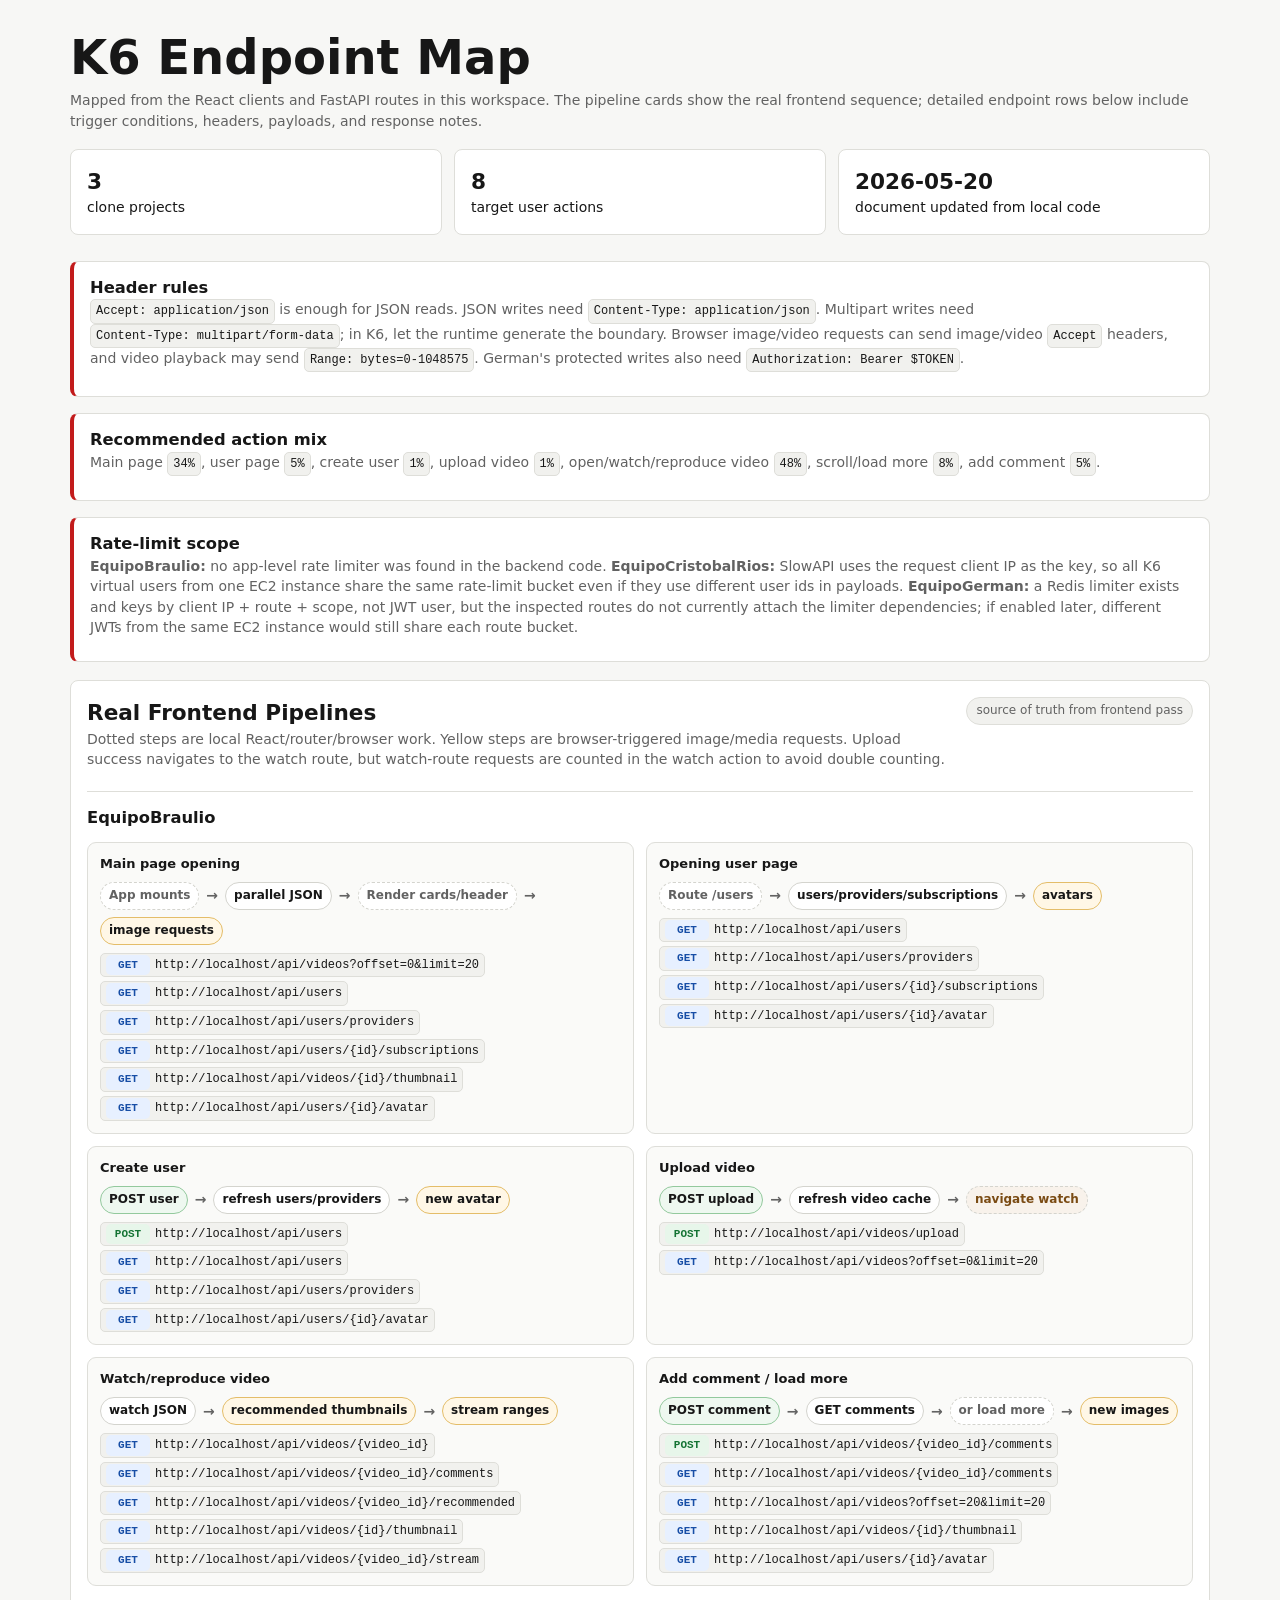
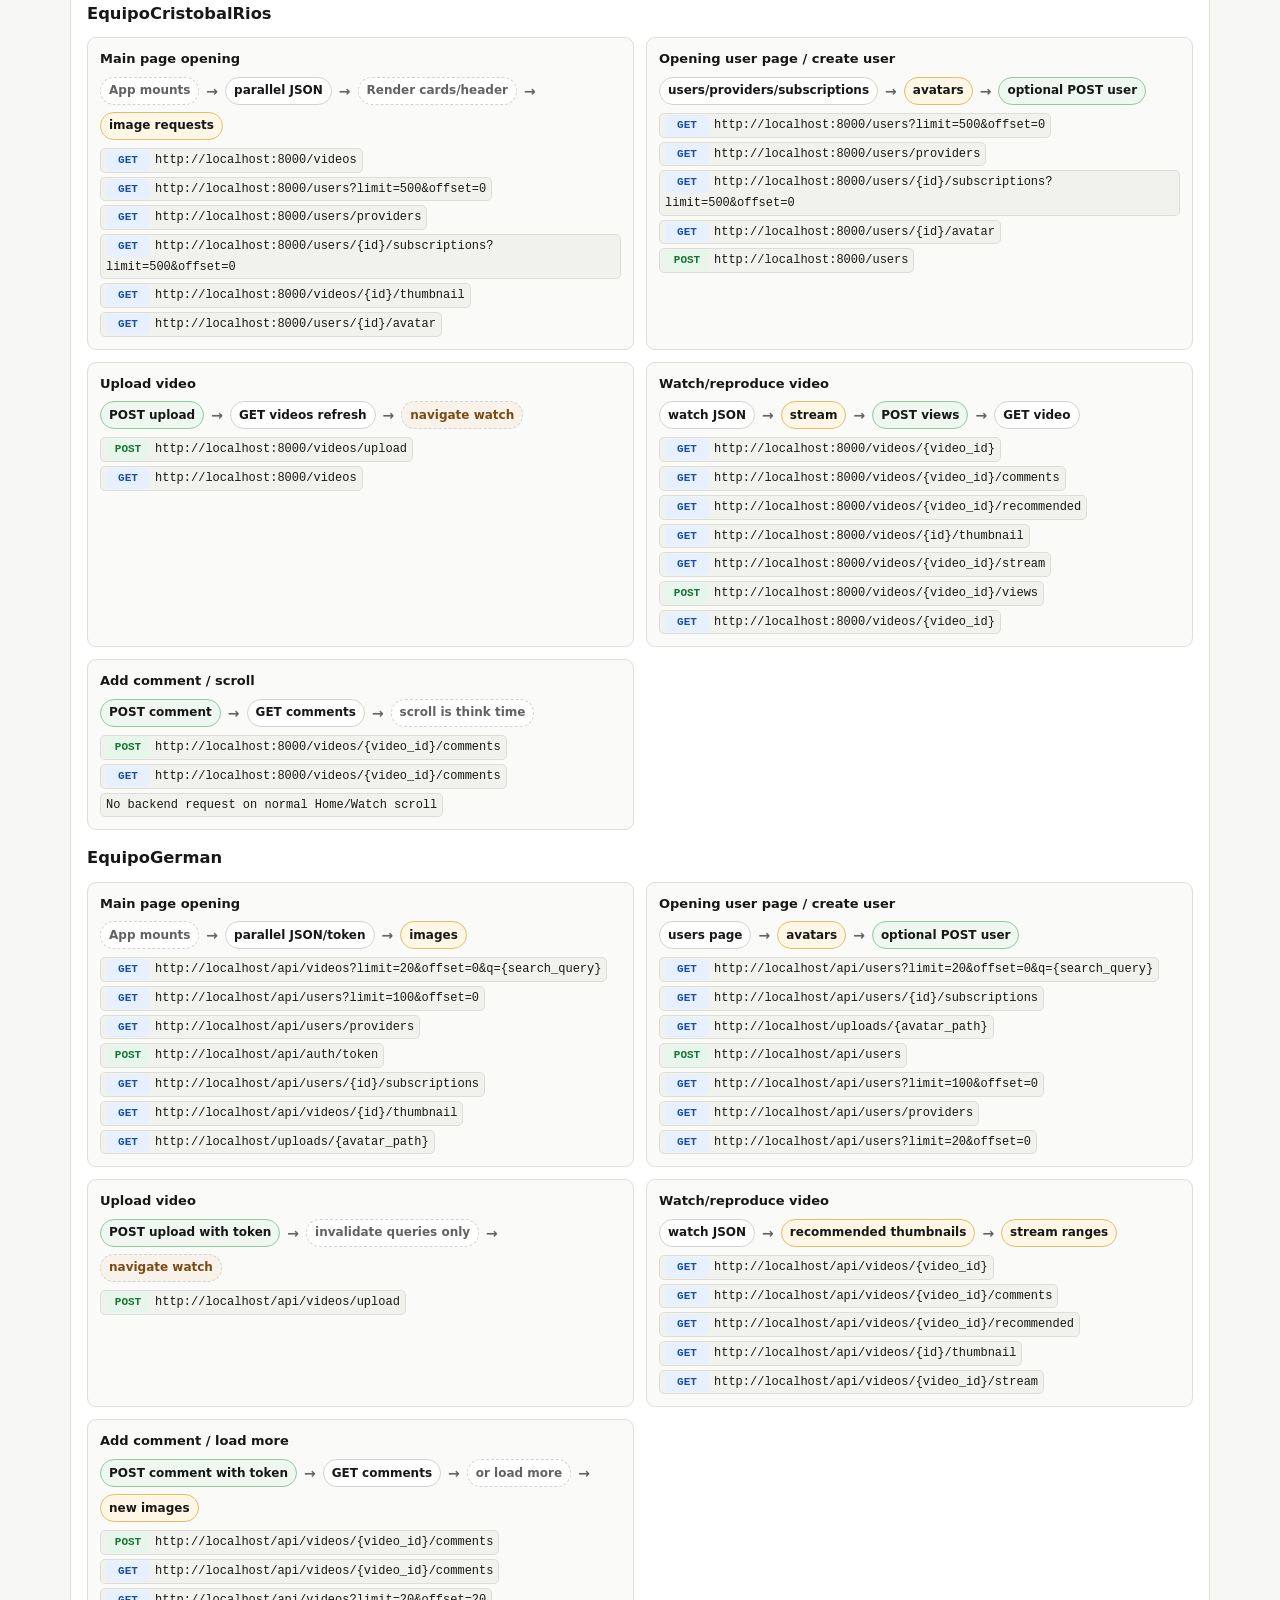
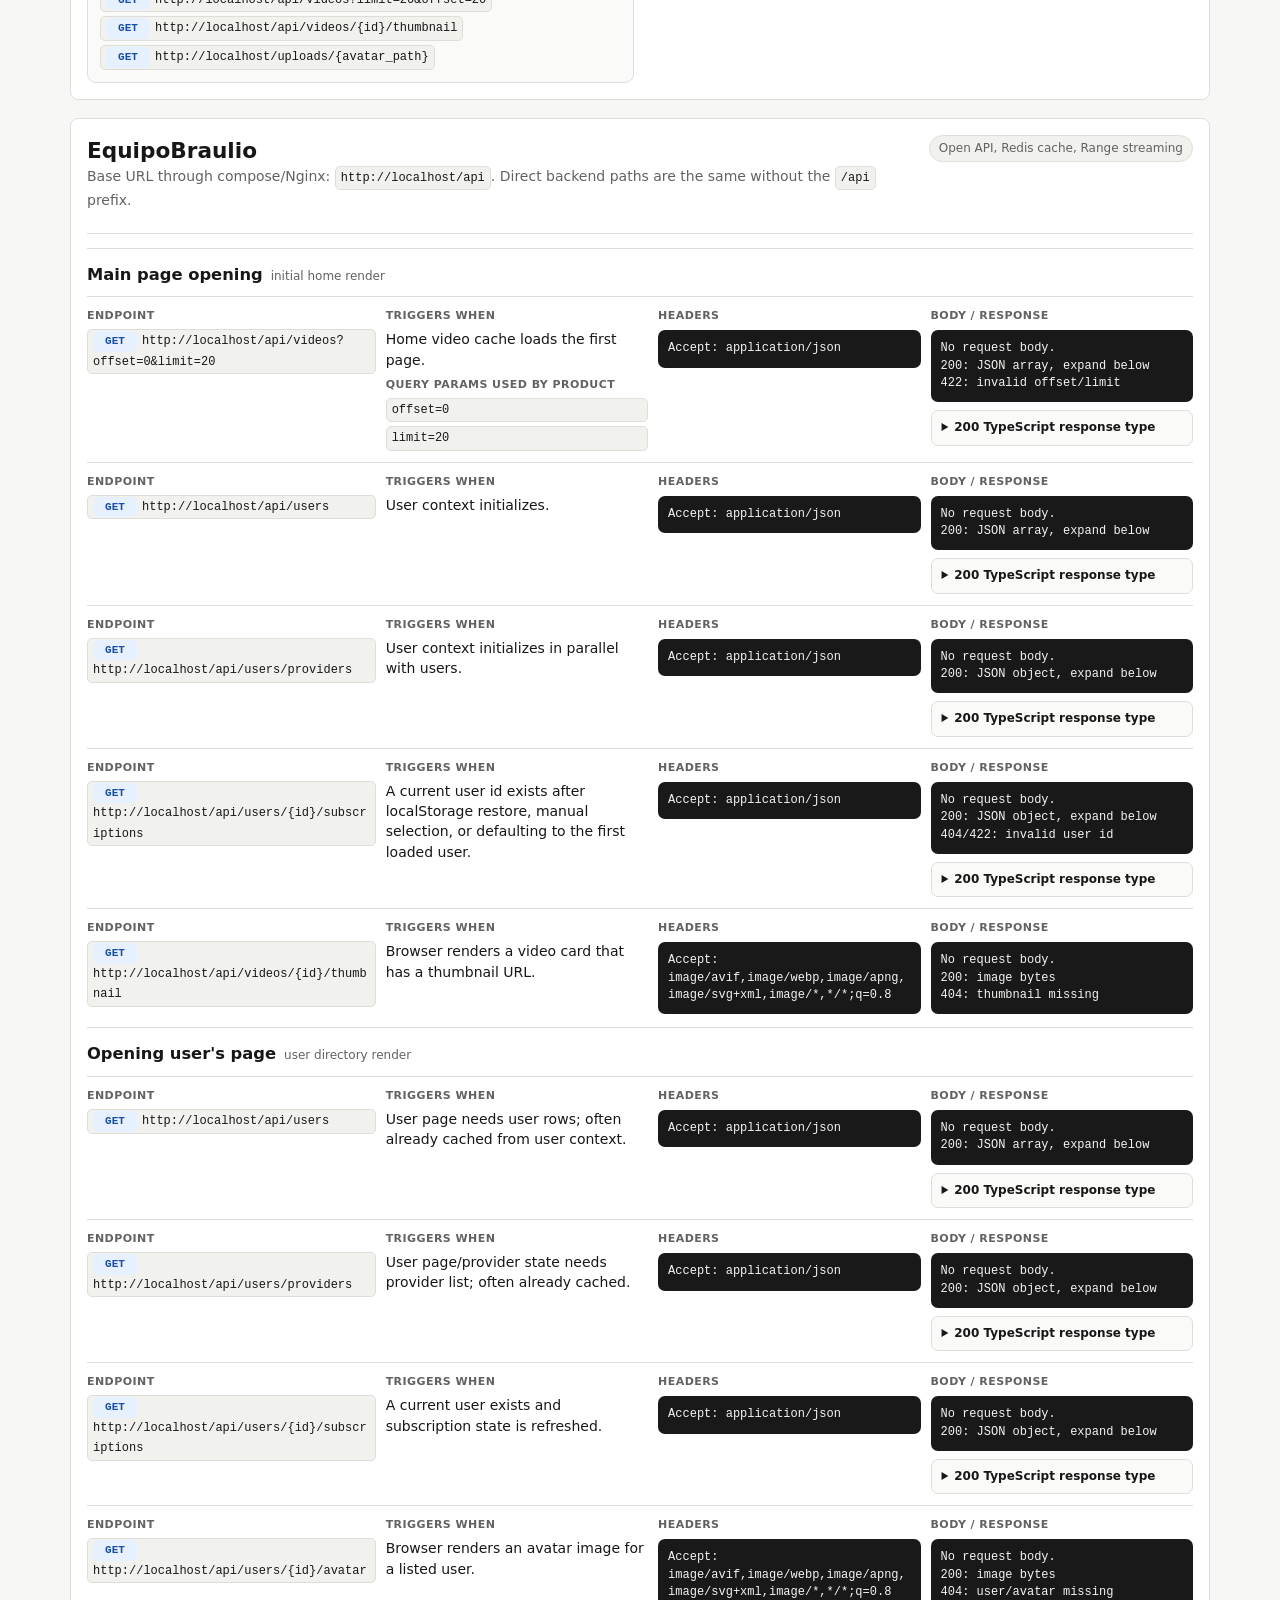
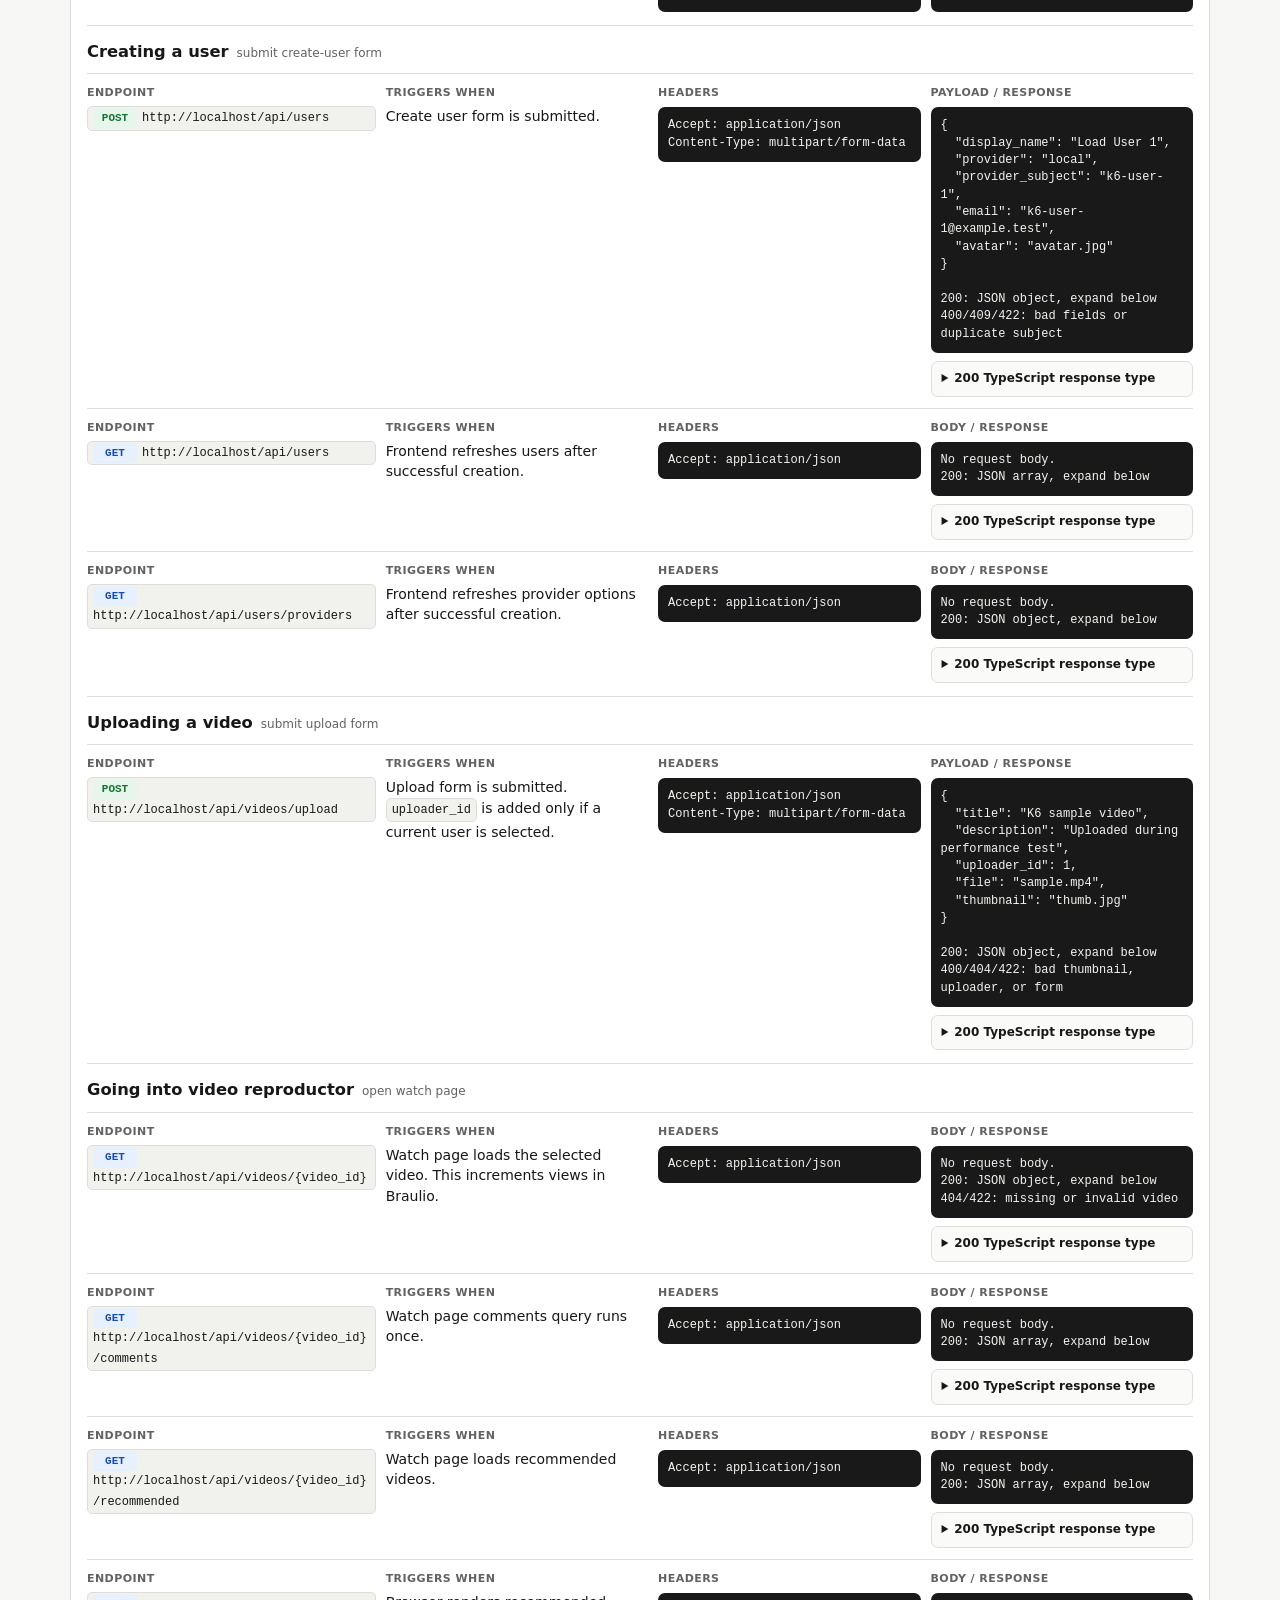
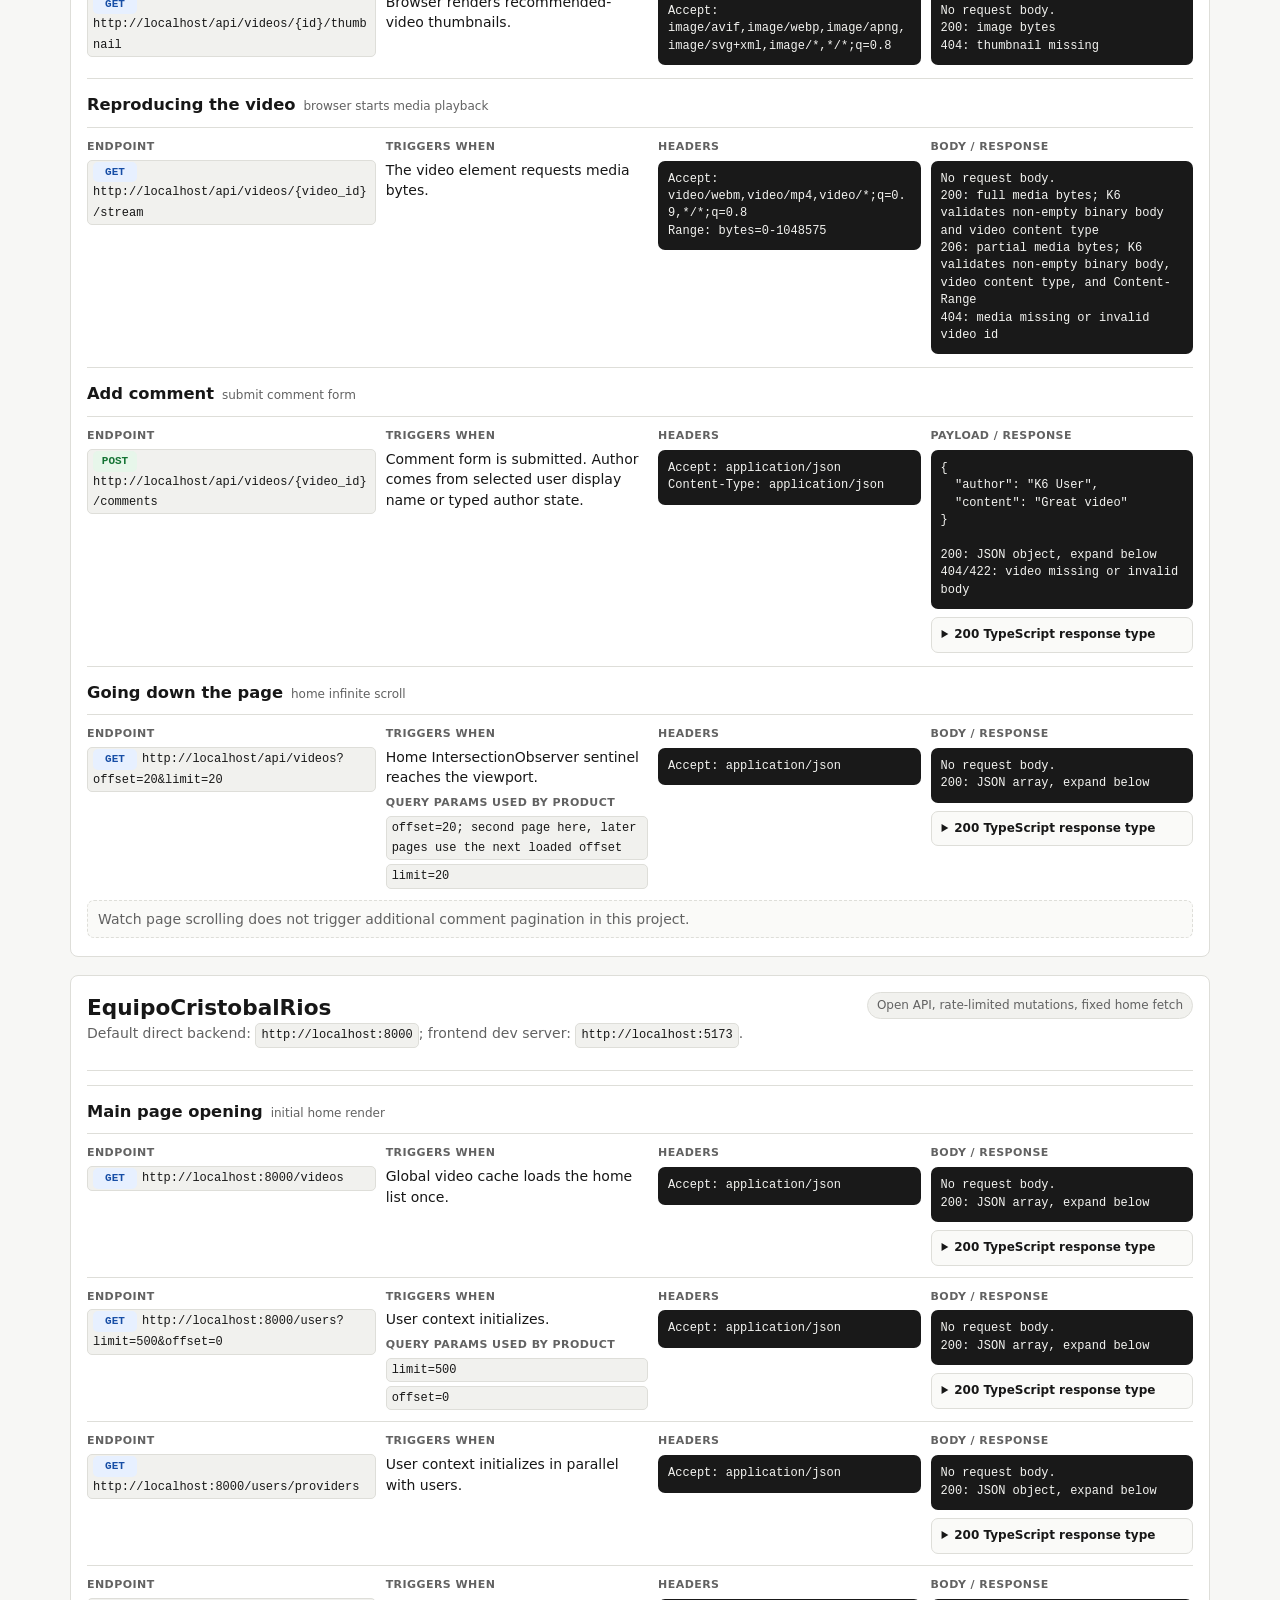
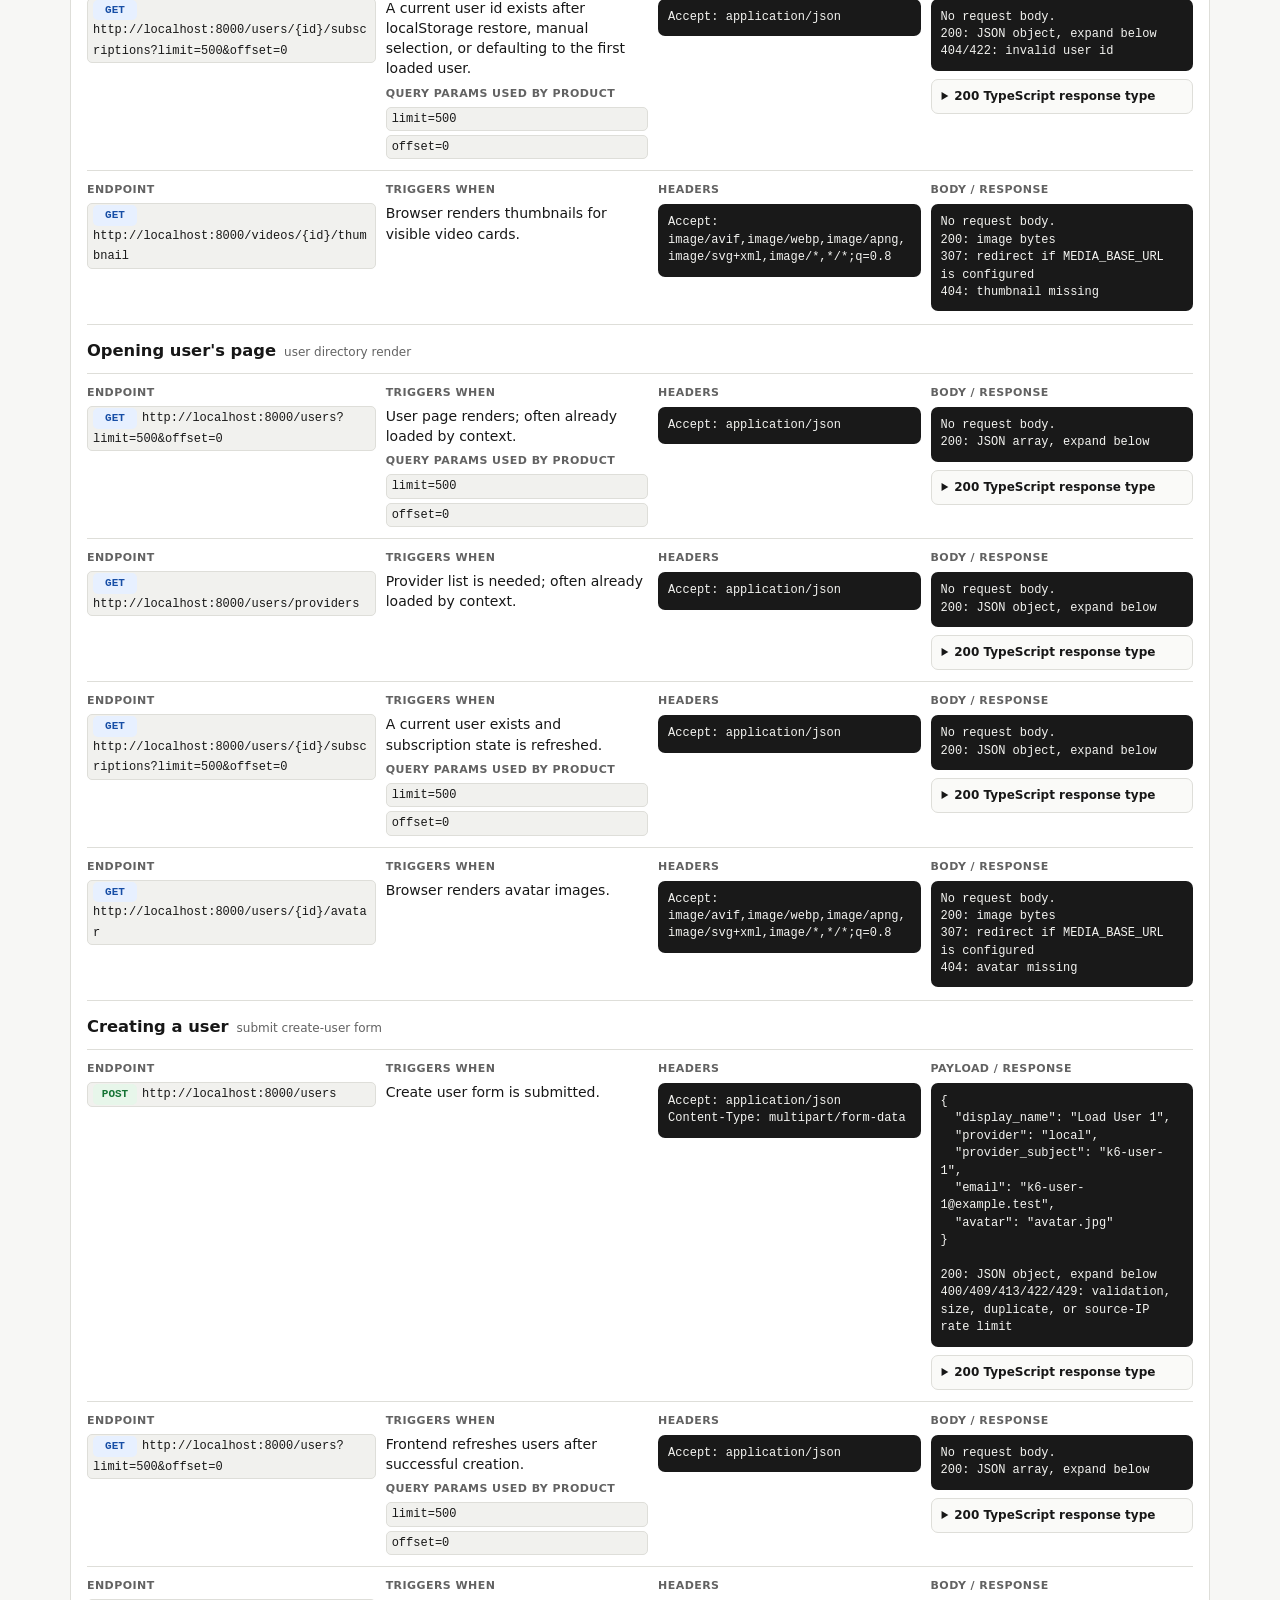
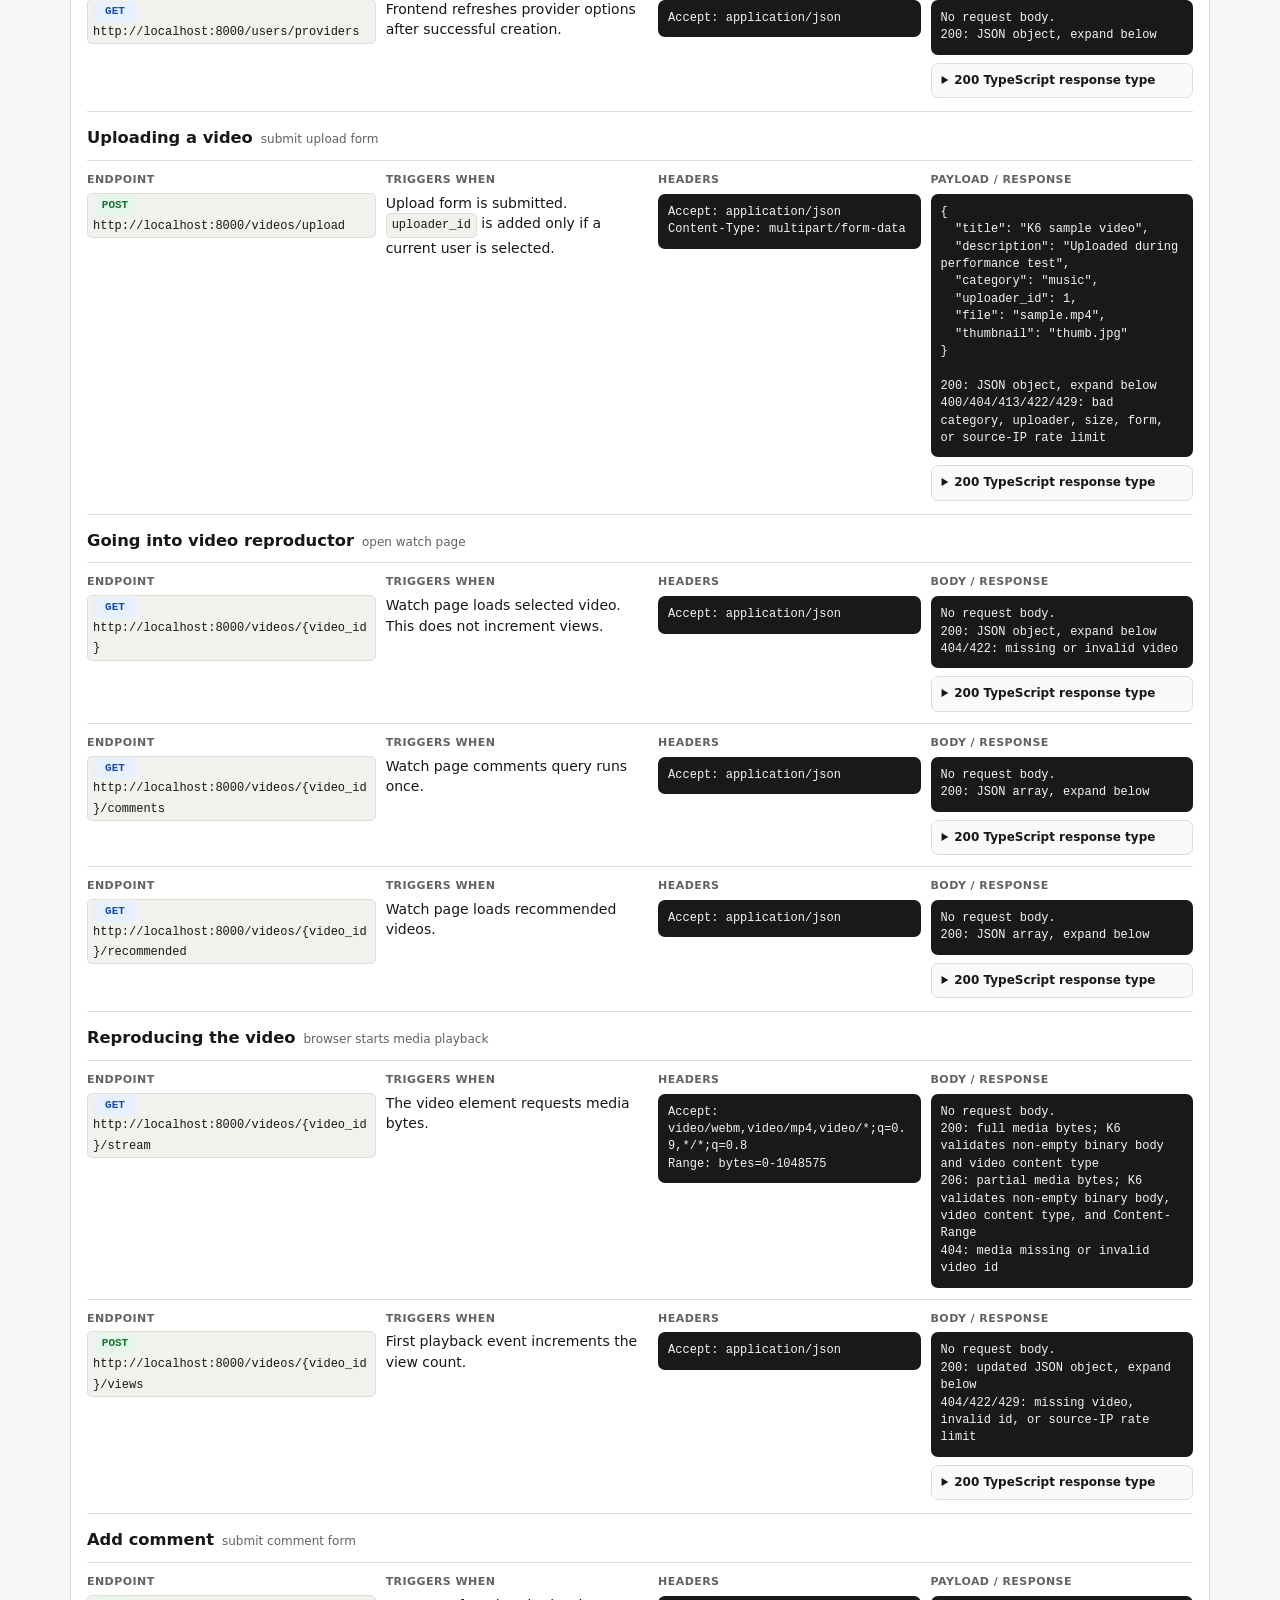
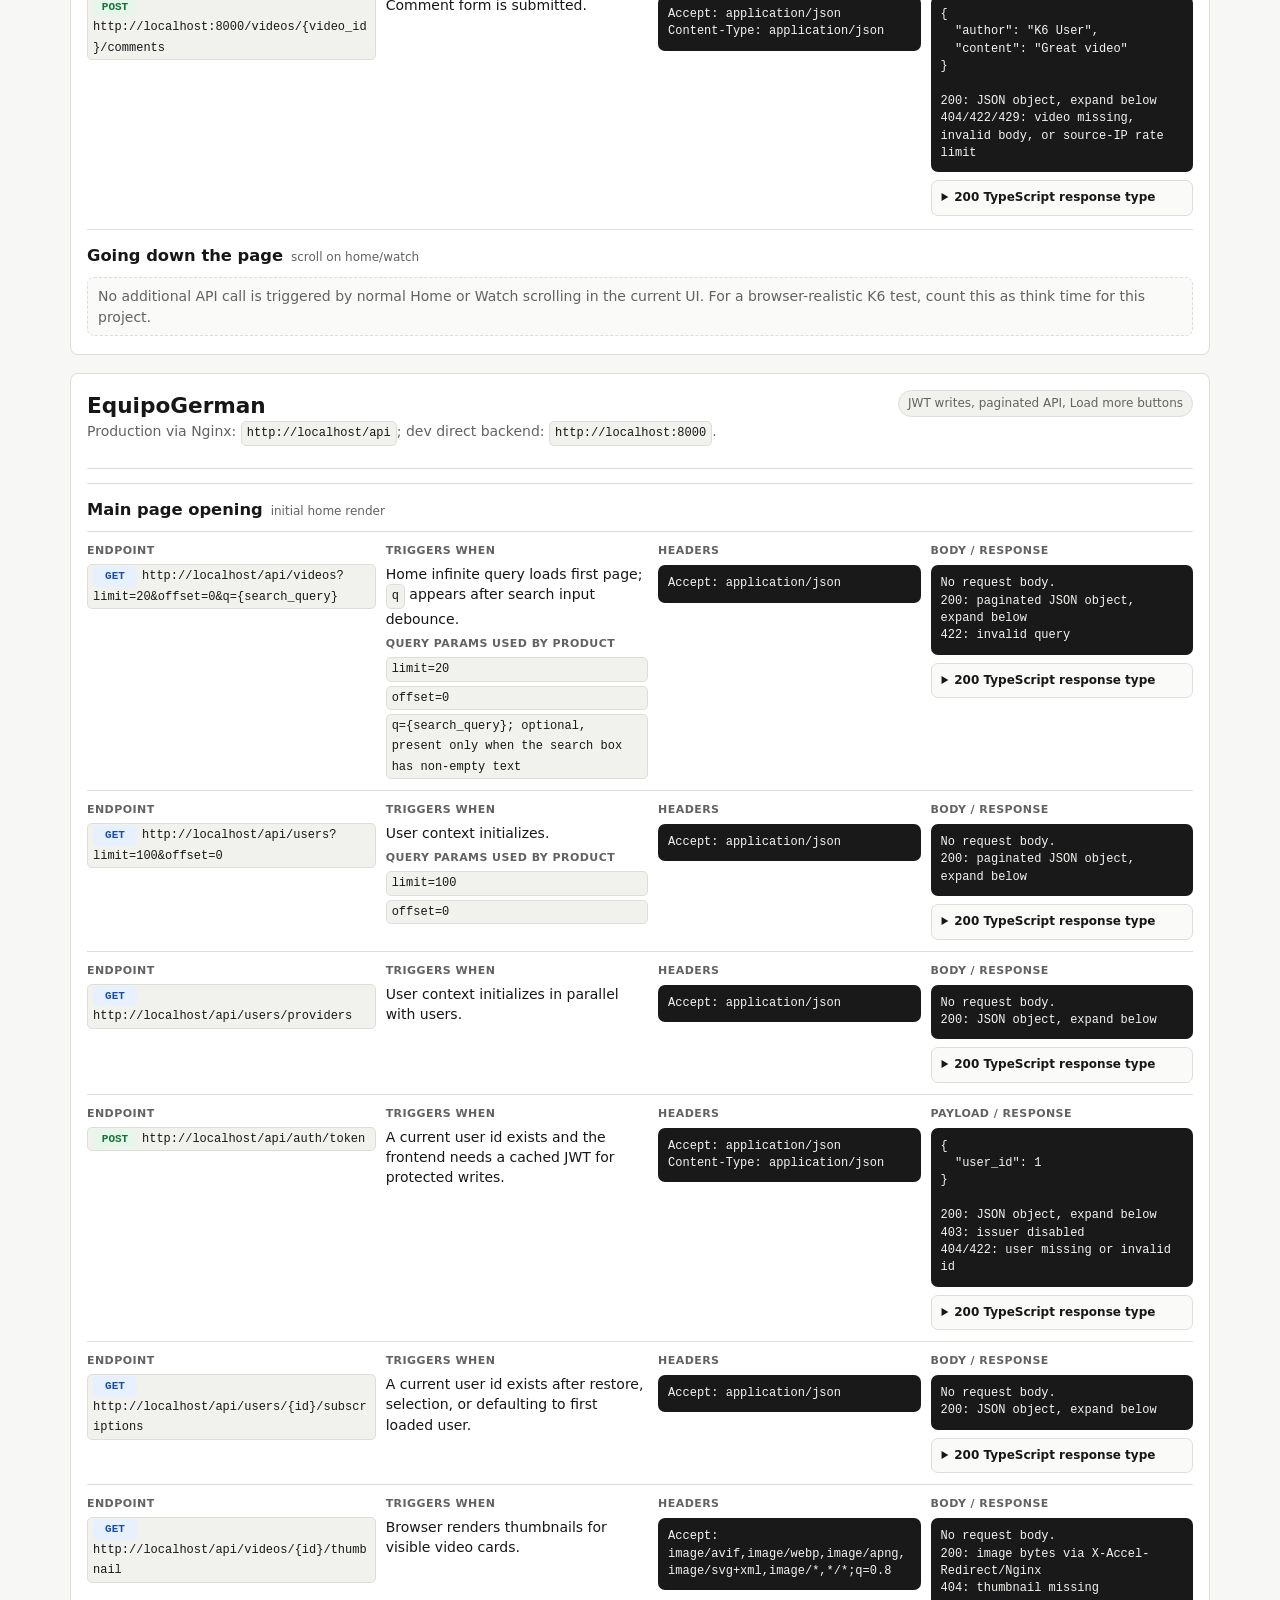
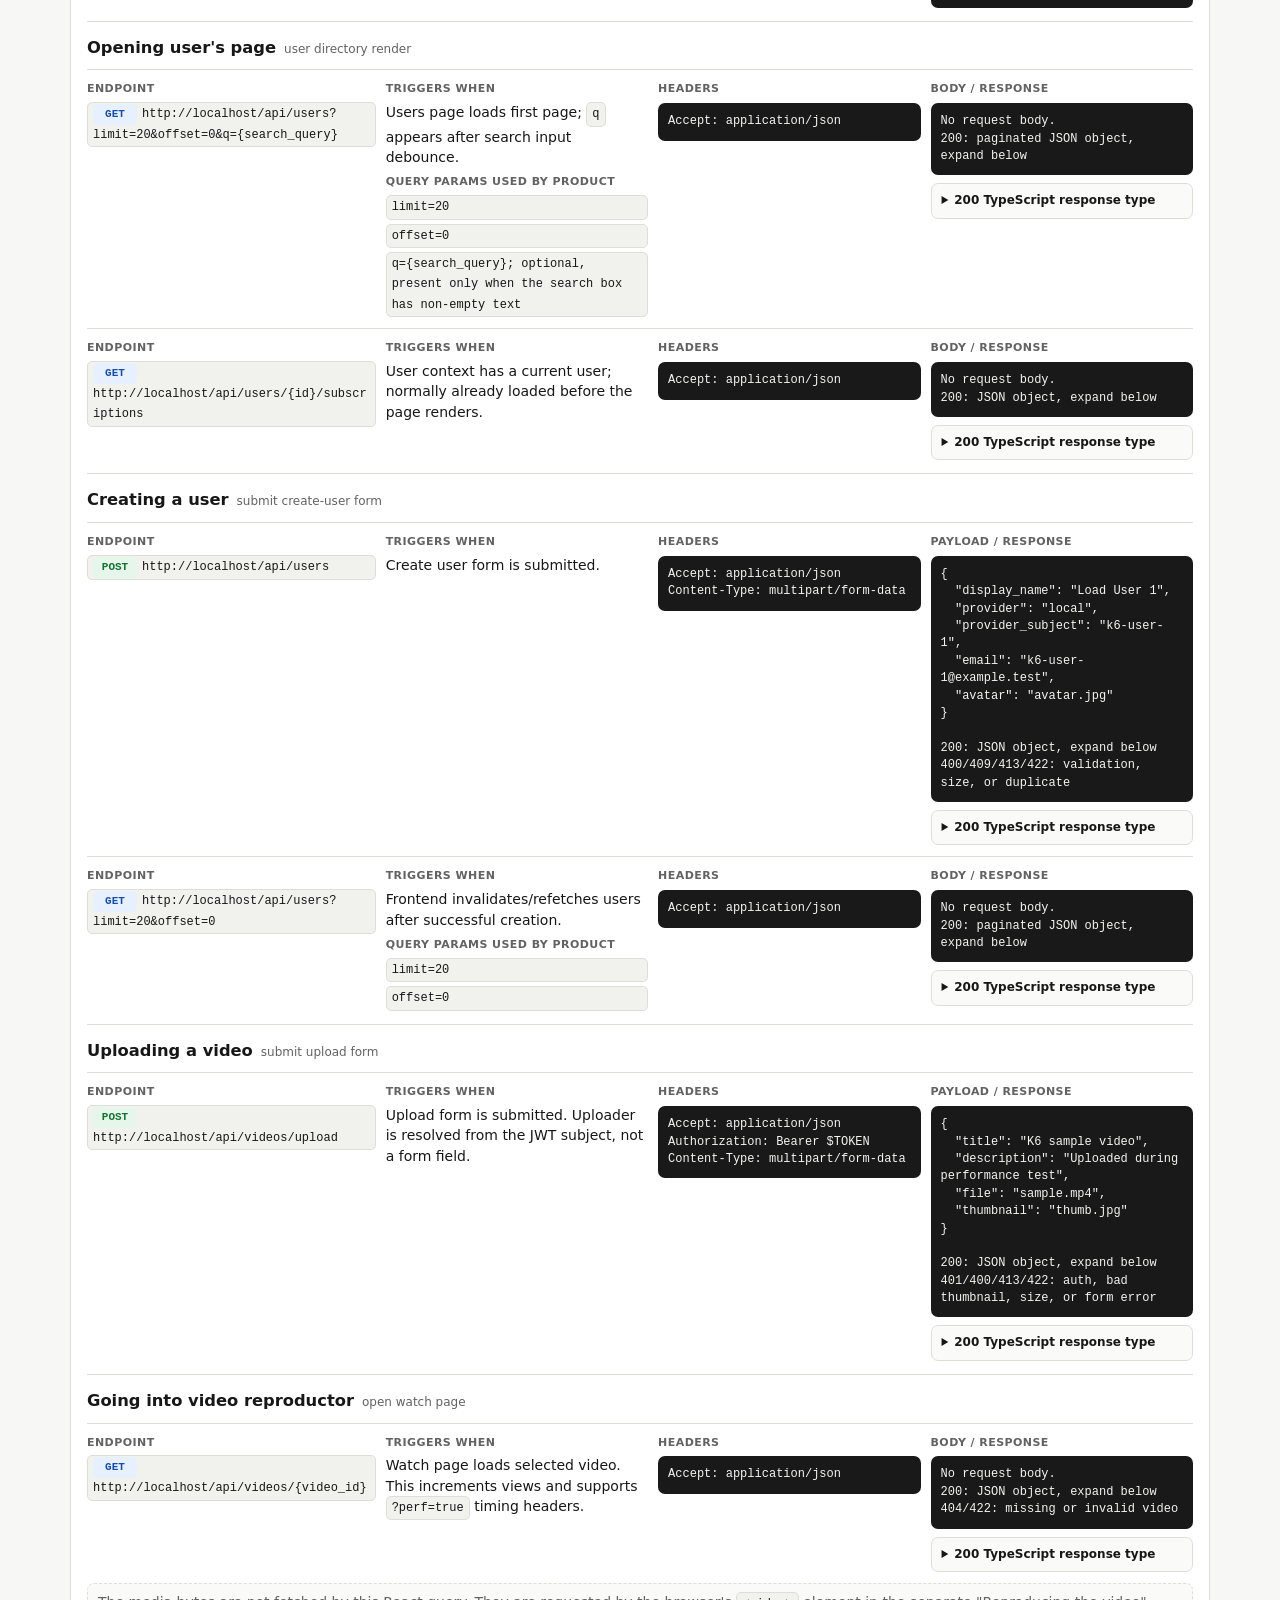
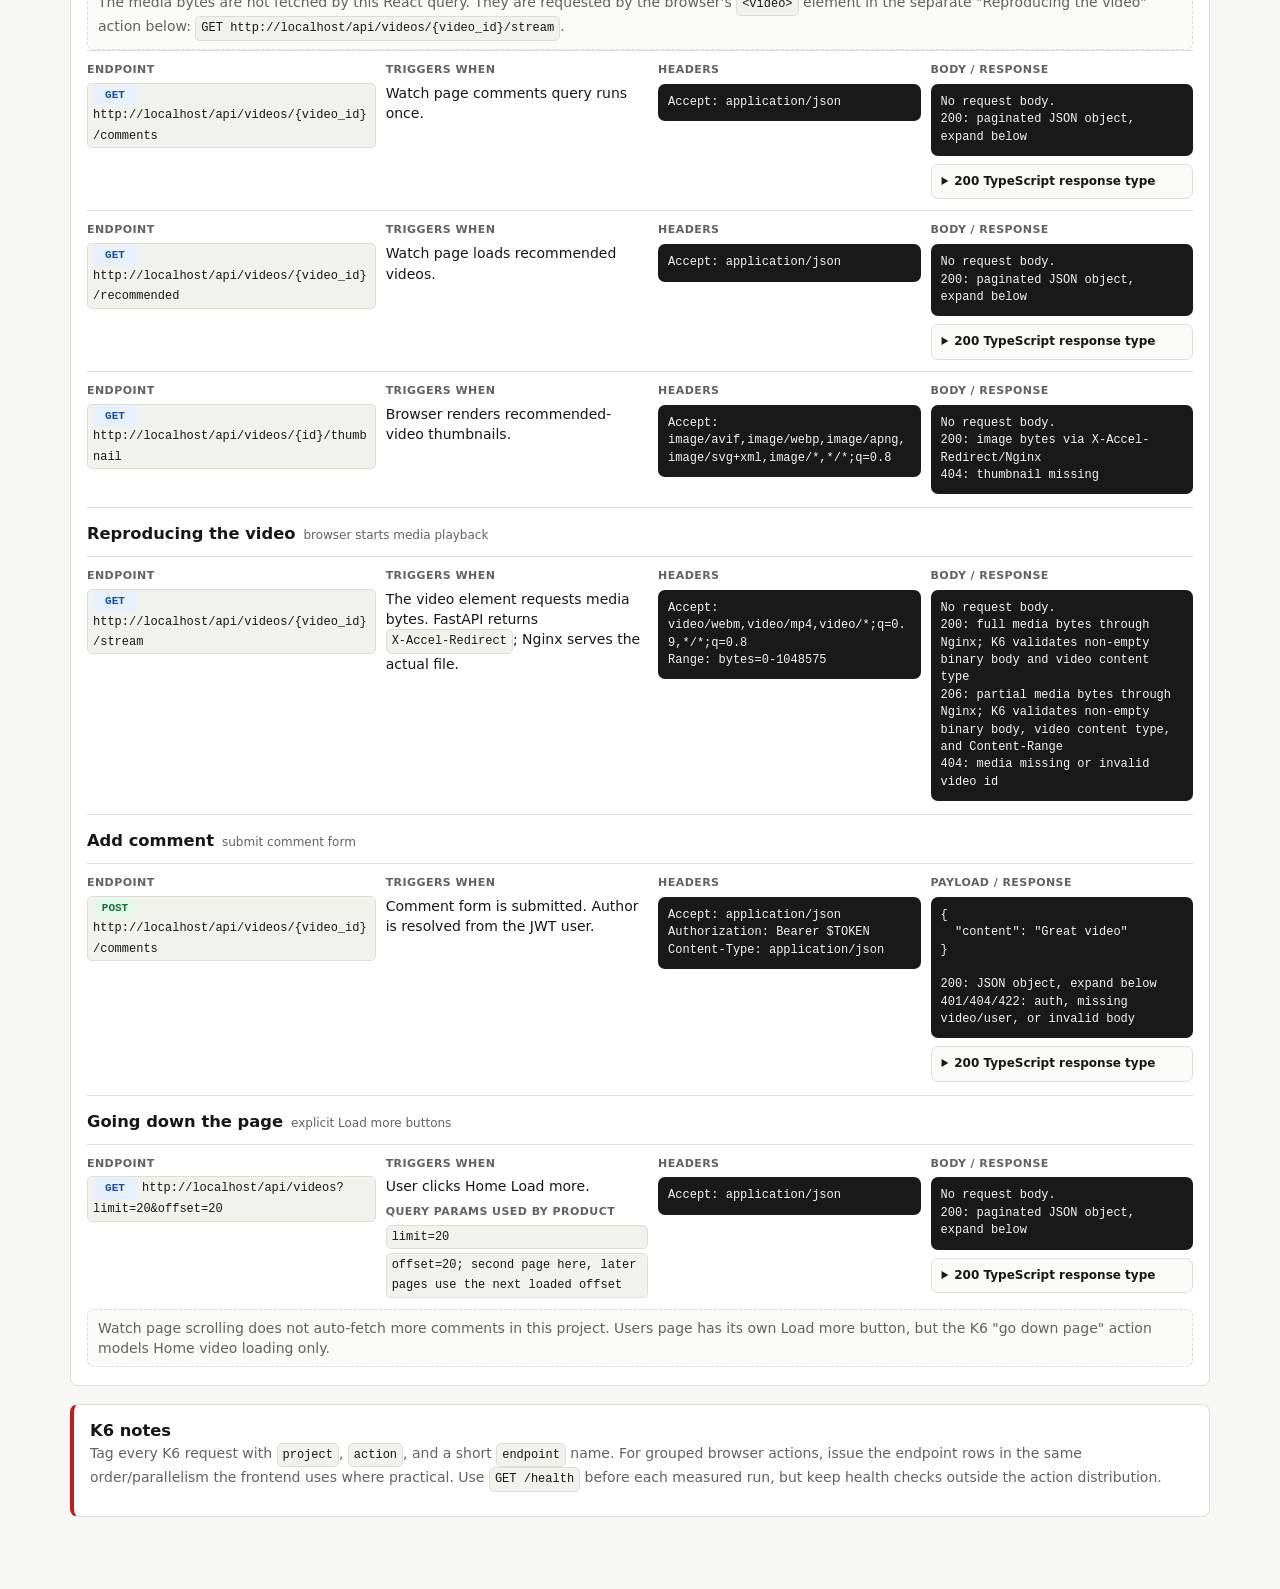
==== commit 8e16a152: "Something I guess" ====
--- a/performance-endpoint-map.html
+++ b/performance-endpoint-map.html
@@ -36,13 +36,25 @@
     .method { display: inline-block; min-width: 44px; text-align: center; border-radius: 5px; padding: 1px 5px; margin-right: 5px; background: #e7f0ff; color: #174ea6; font-weight: 800; font-size: 11px; }
     .post { background: #e7f6ea; color: #137333; }
     .none { color: var(--muted); background: #fafaf8; border: 1px dashed var(--line); border-radius: 7px; padding: 8px 10px; }
+    .pipeline-grid { display: grid; grid-template-columns: repeat(2, minmax(0, 1fr)); gap: 12px; margin-top: 12px; }
+    .pipeline-card { border: 1px solid var(--line); border-radius: 9px; background: #fafaf8; padding: 12px; }
+    .pipeline-card h4 { margin: 0 0 8px; font-size: 13px; }
+    .pipeline { display: flex; flex-wrap: wrap; align-items: center; gap: 7px; margin-bottom: 8px; }
+    .pipeline-step { display: inline-flex; align-items: center; min-height: 28px; padding: 4px 8px; border: 1px solid #d4d4ce; border-radius: 999px; background: #fff; color: var(--ink); font-weight: 700; font-size: 12px; }
+    .pipeline-step.local { border-style: dashed; color: var(--muted); font-weight: 600; }
+    .pipeline-step.media { background: #fff7e6; border-color: #e4bd69; }
+    .pipeline-step.write { background: #eef8f0; border-color: #93c99d; }
+    .pipeline-step.handoff { background: #f8f2eb; border-style: dashed; color: #7a4b13; }
+    .pipeline-arrow { color: var(--muted); font-weight: 900; }
+    .url-list { display: grid; gap: 4px; margin: 0; padding: 0; list-style: none; }
+    .url-list li { margin: 0; }
     details.schema { margin-top: 8px; border: 1px solid var(--line); border-radius: 7px; background: #fafaf8; overflow: hidden; }
     details.schema summary { cursor: pointer; padding: 8px 10px; font-size: 12px; font-weight: 800; color: var(--ink); }
     details.schema pre { margin: 0; border-radius: 0; }
     .schema-grid { display: grid; grid-template-columns: repeat(2, minmax(0, 1fr)); gap: 10px; margin-top: 10px; }
     .queries { margin-top: 7px; }
     .queries code { display: block; margin-top: 4px; }
-    @media (max-width: 900px) { .summary { grid-template-columns: 1fr; } .project-head { display: block; } .endpoint { grid-template-columns: 1fr; gap: 8px; } .pill { margin-top: 8px; } }
+    @media (max-width: 900px) { .summary, .pipeline-grid { grid-template-columns: 1fr; } .project-head { display: block; } .endpoint { grid-template-columns: 1fr; gap: 8px; } .pill { margin-top: 8px; } }
     @media (max-width: 900px) { .schema-grid { grid-template-columns: 1fr; } }
   </style>
 </head>
@@ -50,11 +62,11 @@
 <main>
   <header>
     <h1>K6 Endpoint Map</h1>
-    <p>Mapped from the React clients and FastAPI routes in this workspace. Each endpoint below is a separate request row with its own trigger condition, headers, payload, and response notes.</p>
+    <p>Mapped from the React clients and FastAPI routes in this workspace. The pipeline cards show the real frontend sequence; detailed endpoint rows below include trigger conditions, headers, payloads, and response notes.</p>
     <div class="summary">
       <div class="metric"><strong>3</strong><span>clone projects</span></div>
       <div class="metric"><strong>8</strong><span>target user actions</span></div>
-      <div class="metric"><strong>2026-05-15</strong><span>document updated from local code</span></div>
+      <div class="metric"><strong>2026-05-20</strong><span>document updated from local code</span></div>
     </div>
   </header>
 
@@ -65,12 +77,44 @@
 
   <section class="note">
     <h3>Recommended action mix</h3>
-    <p>Main page <code>34%</code>, user page <code>5%</code>, create user <code>1%</code>, upload video <code>1%</code>, open/watch/reproduce video <code>48%</code>, scroll/load more <code>6%</code>, add comment <code>5%</code>.</p>
+    <p>Main page <code>34%</code>, user page <code>5%</code>, create user <code>1%</code>, upload video <code>1%</code>, open/watch/reproduce video <code>48%</code>, scroll/load more <code>8%</code>, add comment <code>5%</code>.</p>
   </section>
 
   <section class="note">
     <h3>Rate-limit scope</h3>
     <p><strong>EquipoBraulio:</strong> no app-level rate limiter was found in the backend code. <strong>EquipoCristobalRios:</strong> SlowAPI uses the request client IP as the key, so all K6 virtual users from one EC2 instance share the same rate-limit bucket even if they use different user ids in payloads. <strong>EquipoGerman:</strong> a Redis limiter exists and keys by client IP + route + scope, not JWT user, but the inspected routes do not currently attach the limiter dependencies; if enabled later, different JWTs from the same EC2 instance would still share each route bucket.</p>
+  </section>
+
+  <section class="project">
+    <div class="project-head"><div><h2>Real Frontend Pipelines</h2><p>Dotted steps are local React/router/browser work. Yellow steps are browser-triggered image/media requests. Upload success navigates to the watch route, but watch-route requests are counted in the watch action to avoid double counting.</p></div><span class="pill">source of truth from frontend pass</span></div>
+
+    <h3>EquipoBraulio</h3>
+    <div class="pipeline-grid">
+      <div class="pipeline-card"><h4>Main page opening</h4><div class="pipeline"><span class="pipeline-step local">App mounts</span><span class="pipeline-arrow">&rarr;</span><span class="pipeline-step">parallel JSON</span><span class="pipeline-arrow">&rarr;</span><span class="pipeline-step local">Render cards/header</span><span class="pipeline-arrow">&rarr;</span><span class="pipeline-step media">image requests</span></div><ul class="url-list"><li><code><span class="method">GET</span>http://localhost/api/videos?offset=0&amp;limit=20</code></li><li><code><span class="method">GET</span>http://localhost/api/users</code></li><li><code><span class="method">GET</span>http://localhost/api/users/providers</code></li><li><code><span class="method">GET</span>http://localhost/api/users/{id}/subscriptions</code></li><li><code><span class="method">GET</span>http://localhost/api/videos/{id}/thumbnail</code></li><li><code><span class="method">GET</span>http://localhost/api/users/{id}/avatar</code></li></ul></div>
+      <div class="pipeline-card"><h4>Opening user page</h4><div class="pipeline"><span class="pipeline-step local">Route /users</span><span class="pipeline-arrow">&rarr;</span><span class="pipeline-step">users/providers/subscriptions</span><span class="pipeline-arrow">&rarr;</span><span class="pipeline-step media">avatars</span></div><ul class="url-list"><li><code><span class="method">GET</span>http://localhost/api/users</code></li><li><code><span class="method">GET</span>http://localhost/api/users/providers</code></li><li><code><span class="method">GET</span>http://localhost/api/users/{id}/subscriptions</code></li><li><code><span class="method">GET</span>http://localhost/api/users/{id}/avatar</code></li></ul></div>
+      <div class="pipeline-card"><h4>Create user</h4><div class="pipeline"><span class="pipeline-step write">POST user</span><span class="pipeline-arrow">&rarr;</span><span class="pipeline-step">refresh users/providers</span><span class="pipeline-arrow">&rarr;</span><span class="pipeline-step media">new avatar</span></div><ul class="url-list"><li><code><span class="method post">POST</span>http://localhost/api/users</code></li><li><code><span class="method">GET</span>http://localhost/api/users</code></li><li><code><span class="method">GET</span>http://localhost/api/users/providers</code></li><li><code><span class="method">GET</span>http://localhost/api/users/{id}/avatar</code></li></ul></div>
+      <div class="pipeline-card"><h4>Upload video</h4><div class="pipeline"><span class="pipeline-step write">POST upload</span><span class="pipeline-arrow">&rarr;</span><span class="pipeline-step">refresh video cache</span><span class="pipeline-arrow">&rarr;</span><span class="pipeline-step handoff">navigate watch</span></div><ul class="url-list"><li><code><span class="method post">POST</span>http://localhost/api/videos/upload</code></li><li><code><span class="method">GET</span>http://localhost/api/videos?offset=0&amp;limit=20</code></li></ul></div>
+      <div class="pipeline-card"><h4>Watch/reproduce video</h4><div class="pipeline"><span class="pipeline-step">watch JSON</span><span class="pipeline-arrow">&rarr;</span><span class="pipeline-step media">recommended thumbnails</span><span class="pipeline-arrow">&rarr;</span><span class="pipeline-step media">stream ranges</span></div><ul class="url-list"><li><code><span class="method">GET</span>http://localhost/api/videos/{video_id}</code></li><li><code><span class="method">GET</span>http://localhost/api/videos/{video_id}/comments</code></li><li><code><span class="method">GET</span>http://localhost/api/videos/{video_id}/recommended</code></li><li><code><span class="method">GET</span>http://localhost/api/videos/{id}/thumbnail</code></li><li><code><span class="method">GET</span>http://localhost/api/videos/{video_id}/stream</code></li></ul></div>
+      <div class="pipeline-card"><h4>Add comment / load more</h4><div class="pipeline"><span class="pipeline-step write">POST comment</span><span class="pipeline-arrow">&rarr;</span><span class="pipeline-step">GET comments</span><span class="pipeline-arrow">&rarr;</span><span class="pipeline-step local">or load more</span><span class="pipeline-arrow">&rarr;</span><span class="pipeline-step media">new images</span></div><ul class="url-list"><li><code><span class="method post">POST</span>http://localhost/api/videos/{video_id}/comments</code></li><li><code><span class="method">GET</span>http://localhost/api/videos/{video_id}/comments</code></li><li><code><span class="method">GET</span>http://localhost/api/videos?offset=20&amp;limit=20</code></li><li><code><span class="method">GET</span>http://localhost/api/videos/{id}/thumbnail</code></li><li><code><span class="method">GET</span>http://localhost/api/users/{id}/avatar</code></li></ul></div>
+    </div>
+
+    <h3 style="margin-top:16px">EquipoCristobalRios</h3>
+    <div class="pipeline-grid">
+      <div class="pipeline-card"><h4>Main page opening</h4><div class="pipeline"><span class="pipeline-step local">App mounts</span><span class="pipeline-arrow">&rarr;</span><span class="pipeline-step">parallel JSON</span><span class="pipeline-arrow">&rarr;</span><span class="pipeline-step local">Render cards/header</span><span class="pipeline-arrow">&rarr;</span><span class="pipeline-step media">image requests</span></div><ul class="url-list"><li><code><span class="method">GET</span>http://localhost:8000/videos</code></li><li><code><span class="method">GET</span>http://localhost:8000/users?limit=500&amp;offset=0</code></li><li><code><span class="method">GET</span>http://localhost:8000/users/providers</code></li><li><code><span class="method">GET</span>http://localhost:8000/users/{id}/subscriptions?limit=500&amp;offset=0</code></li><li><code><span class="method">GET</span>http://localhost:8000/videos/{id}/thumbnail</code></li><li><code><span class="method">GET</span>http://localhost:8000/users/{id}/avatar</code></li></ul></div>
+      <div class="pipeline-card"><h4>Opening user page / create user</h4><div class="pipeline"><span class="pipeline-step">users/providers/subscriptions</span><span class="pipeline-arrow">&rarr;</span><span class="pipeline-step media">avatars</span><span class="pipeline-arrow">&rarr;</span><span class="pipeline-step write">optional POST user</span></div><ul class="url-list"><li><code><span class="method">GET</span>http://localhost:8000/users?limit=500&amp;offset=0</code></li><li><code><span class="method">GET</span>http://localhost:8000/users/providers</code></li><li><code><span class="method">GET</span>http://localhost:8000/users/{id}/subscriptions?limit=500&amp;offset=0</code></li><li><code><span class="method">GET</span>http://localhost:8000/users/{id}/avatar</code></li><li><code><span class="method post">POST</span>http://localhost:8000/users</code></li></ul></div>
+      <div class="pipeline-card"><h4>Upload video</h4><div class="pipeline"><span class="pipeline-step write">POST upload</span><span class="pipeline-arrow">&rarr;</span><span class="pipeline-step">GET videos refresh</span><span class="pipeline-arrow">&rarr;</span><span class="pipeline-step handoff">navigate watch</span></div><ul class="url-list"><li><code><span class="method post">POST</span>http://localhost:8000/videos/upload</code></li><li><code><span class="method">GET</span>http://localhost:8000/videos</code></li></ul></div>
+      <div class="pipeline-card"><h4>Watch/reproduce video</h4><div class="pipeline"><span class="pipeline-step">watch JSON</span><span class="pipeline-arrow">&rarr;</span><span class="pipeline-step media">stream</span><span class="pipeline-arrow">&rarr;</span><span class="pipeline-step write">POST views</span><span class="pipeline-arrow">&rarr;</span><span class="pipeline-step">GET video</span></div><ul class="url-list"><li><code><span class="method">GET</span>http://localhost:8000/videos/{video_id}</code></li><li><code><span class="method">GET</span>http://localhost:8000/videos/{video_id}/comments</code></li><li><code><span class="method">GET</span>http://localhost:8000/videos/{video_id}/recommended</code></li><li><code><span class="method">GET</span>http://localhost:8000/videos/{id}/thumbnail</code></li><li><code><span class="method">GET</span>http://localhost:8000/videos/{video_id}/stream</code></li><li><code><span class="method post">POST</span>http://localhost:8000/videos/{video_id}/views</code></li><li><code><span class="method">GET</span>http://localhost:8000/videos/{video_id}</code></li></ul></div>
+      <div class="pipeline-card"><h4>Add comment / scroll</h4><div class="pipeline"><span class="pipeline-step write">POST comment</span><span class="pipeline-arrow">&rarr;</span><span class="pipeline-step">GET comments</span><span class="pipeline-arrow">&rarr;</span><span class="pipeline-step local">scroll is think time</span></div><ul class="url-list"><li><code><span class="method post">POST</span>http://localhost:8000/videos/{video_id}/comments</code></li><li><code><span class="method">GET</span>http://localhost:8000/videos/{video_id}/comments</code></li><li><code>No backend request on normal Home/Watch scroll</code></li></ul></div>
+    </div>
+
+    <h3 style="margin-top:16px">EquipoGerman</h3>
+    <div class="pipeline-grid">
+      <div class="pipeline-card"><h4>Main page opening</h4><div class="pipeline"><span class="pipeline-step local">App mounts</span><span class="pipeline-arrow">&rarr;</span><span class="pipeline-step">parallel JSON/token</span><span class="pipeline-arrow">&rarr;</span><span class="pipeline-step media">images</span></div><ul class="url-list"><li><code><span class="method">GET</span>http://localhost/api/videos?limit=20&amp;offset=0&amp;q={search_query}</code></li><li><code><span class="method">GET</span>http://localhost/api/users?limit=100&amp;offset=0</code></li><li><code><span class="method">GET</span>http://localhost/api/users/providers</code></li><li><code><span class="method post">POST</span>http://localhost/api/auth/token</code></li><li><code><span class="method">GET</span>http://localhost/api/users/{id}/subscriptions</code></li><li><code><span class="method">GET</span>http://localhost/api/videos/{id}/thumbnail</code></li><li><code><span class="method">GET</span>http://localhost/uploads/{avatar_path}</code></li></ul></div>
+      <div class="pipeline-card"><h4>Opening user page / create user</h4><div class="pipeline"><span class="pipeline-step">users page</span><span class="pipeline-arrow">&rarr;</span><span class="pipeline-step media">avatars</span><span class="pipeline-arrow">&rarr;</span><span class="pipeline-step write">optional POST user</span></div><ul class="url-list"><li><code><span class="method">GET</span>http://localhost/api/users?limit=20&amp;offset=0&amp;q={search_query}</code></li><li><code><span class="method">GET</span>http://localhost/api/users/{id}/subscriptions</code></li><li><code><span class="method">GET</span>http://localhost/uploads/{avatar_path}</code></li><li><code><span class="method post">POST</span>http://localhost/api/users</code></li><li><code><span class="method">GET</span>http://localhost/api/users?limit=100&amp;offset=0</code></li><li><code><span class="method">GET</span>http://localhost/api/users/providers</code></li><li><code><span class="method">GET</span>http://localhost/api/users?limit=20&amp;offset=0</code></li></ul></div>
+      <div class="pipeline-card"><h4>Upload video</h4><div class="pipeline"><span class="pipeline-step write">POST upload with token</span><span class="pipeline-arrow">&rarr;</span><span class="pipeline-step local">invalidate queries only</span><span class="pipeline-arrow">&rarr;</span><span class="pipeline-step handoff">navigate watch</span></div><ul class="url-list"><li><code><span class="method post">POST</span>http://localhost/api/videos/upload</code></li></ul></div>
+      <div class="pipeline-card"><h4>Watch/reproduce video</h4><div class="pipeline"><span class="pipeline-step">watch JSON</span><span class="pipeline-arrow">&rarr;</span><span class="pipeline-step media">recommended thumbnails</span><span class="pipeline-arrow">&rarr;</span><span class="pipeline-step media">stream ranges</span></div><ul class="url-list"><li><code><span class="method">GET</span>http://localhost/api/videos/{video_id}</code></li><li><code><span class="method">GET</span>http://localhost/api/videos/{video_id}/comments</code></li><li><code><span class="method">GET</span>http://localhost/api/videos/{video_id}/recommended</code></li><li><code><span class="method">GET</span>http://localhost/api/videos/{id}/thumbnail</code></li><li><code><span class="method">GET</span>http://localhost/api/videos/{video_id}/stream</code></li></ul></div>
+      <div class="pipeline-card"><h4>Add comment / load more</h4><div class="pipeline"><span class="pipeline-step write">POST comment with token</span><span class="pipeline-arrow">&rarr;</span><span class="pipeline-step">GET comments</span><span class="pipeline-arrow">&rarr;</span><span class="pipeline-step local">or load more</span><span class="pipeline-arrow">&rarr;</span><span class="pipeline-step media">new images</span></div><ul class="url-list"><li><code><span class="method post">POST</span>http://localhost/api/videos/{video_id}/comments</code></li><li><code><span class="method">GET</span>http://localhost/api/videos/{video_id}/comments</code></li><li><code><span class="method">GET</span>http://localhost/api/videos?limit=20&amp;offset=20</code></li><li><code><span class="method">GET</span>http://localhost/api/videos/{id}/thumbnail</code></li><li><code><span class="method">GET</span>http://localhost/uploads/{avatar_path}</code></li></ul></div>
+    </div>
   </section>
 
   <section class="project">
@@ -179,9 +223,8 @@
     <div class="project-head"><div><h2>EquipoCristobalRios</h2><p>Default direct backend: <code>http://localhost:8000</code>; frontend dev server: <code>http://localhost:5173</code>.</p></div><span class="pill">Open API, rate-limited mutations, fixed home fetch</span></div>
 
     <div class="action"><div class="action-title"><h3>Main page opening</h3><span>initial home render</span></div>
-      <div class="endpoint"><div><span class="cell-label">Endpoint</span><code class="url"><span class="method">GET</span>http://localhost:8000/videos?limit=24&amp;offset=0</code></div><div><span class="cell-label">Triggers when</span>Global video cache loads the home list once.</div><div><span class="cell-label">Headers</span><pre>Accept: application/json</pre></div><div><span class="cell-label">Body / response</span><pre>No request body.
-200: JSON array, expand below
-422: invalid pagination</pre></div></div>
+      <div class="endpoint"><div><span class="cell-label">Endpoint</span><code class="url"><span class="method">GET</span>http://localhost:8000/videos</code></div><div><span class="cell-label">Triggers when</span>Global video cache loads the home list once.</div><div><span class="cell-label">Headers</span><pre>Accept: application/json</pre></div><div><span class="cell-label">Body / response</span><pre>No request body.
+200: JSON array, expand below</pre></div></div>
       <div class="endpoint"><div><span class="cell-label">Endpoint</span><code class="url"><span class="method">GET</span>http://localhost:8000/users?limit=500&amp;offset=0</code></div><div><span class="cell-label">Triggers when</span>User context initializes.</div><div><span class="cell-label">Headers</span><pre>Accept: application/json</pre></div><div><span class="cell-label">Body / response</span><pre>No request body.
 200: JSON array, expand below</pre></div></div>
       <div class="endpoint"><div><span class="cell-label">Endpoint</span><code class="url"><span class="method">GET</span>http://localhost:8000/users/providers</code></div><div><span class="cell-label">Triggers when</span>User context initializes in parallel with users.</div><div><span class="cell-label">Headers</span><pre>Accept: application/json</pre></div><div><span class="cell-label">Body / response</span><pre>No request body.
@@ -245,7 +288,7 @@
       <div class="endpoint"><div><span class="cell-label">Endpoint</span><code class="url"><span class="method">GET</span>http://localhost:8000/videos/{video_id}</code></div><div><span class="cell-label">Triggers when</span>Watch page loads selected video. This does not increment views.</div><div><span class="cell-label">Headers</span><pre>Accept: application/json</pre></div><div><span class="cell-label">Body / response</span><pre>No request body.
 200: JSON object, expand below
 404/422: missing or invalid video</pre></div></div>
-      <div class="endpoint"><div><span class="cell-label">Endpoint</span><code class="url"><span class="method">GET</span>http://localhost:8000/videos/{video_id}/comments?limit=50&amp;offset=0</code></div><div><span class="cell-label">Triggers when</span>Watch page comments query runs once.</div><div><span class="cell-label">Headers</span><pre>Accept: application/json</pre></div><div><span class="cell-label">Body / response</span><pre>No request body.
+      <div class="endpoint"><div><span class="cell-label">Endpoint</span><code class="url"><span class="method">GET</span>http://localhost:8000/videos/{video_id}/comments</code></div><div><span class="cell-label">Triggers when</span>Watch page comments query runs once.</div><div><span class="cell-label">Headers</span><pre>Accept: application/json</pre></div><div><span class="cell-label">Body / response</span><pre>No request body.
 200: JSON array, expand below</pre></div></div>
       <div class="endpoint"><div><span class="cell-label">Endpoint</span><code class="url"><span class="method">GET</span>http://localhost:8000/videos/{video_id}/recommended</code></div><div><span class="cell-label">Triggers when</span>Watch page loads recommended videos.</div><div><span class="cell-label">Headers</span><pre>Accept: application/json</pre></div><div><span class="cell-label">Body / response</span><pre>No request body.
 200: JSON array, expand below</pre></div></div>
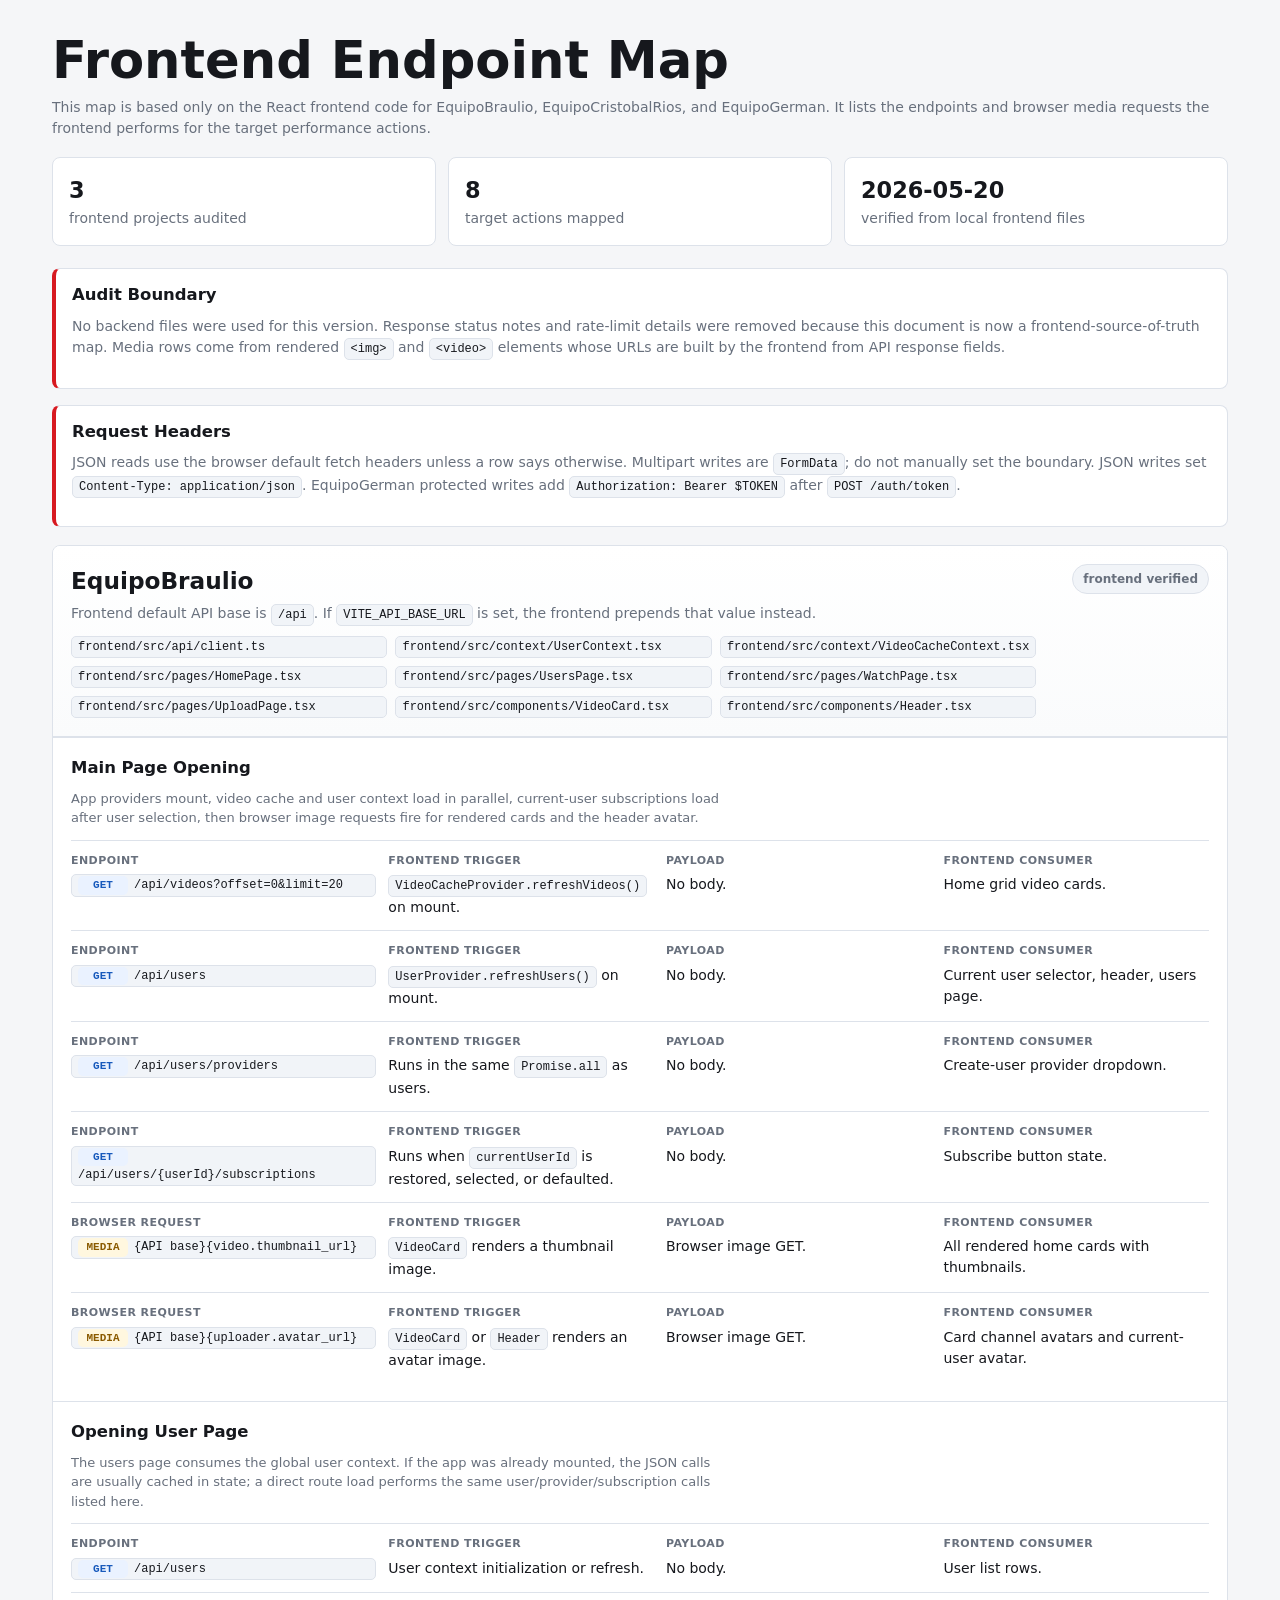
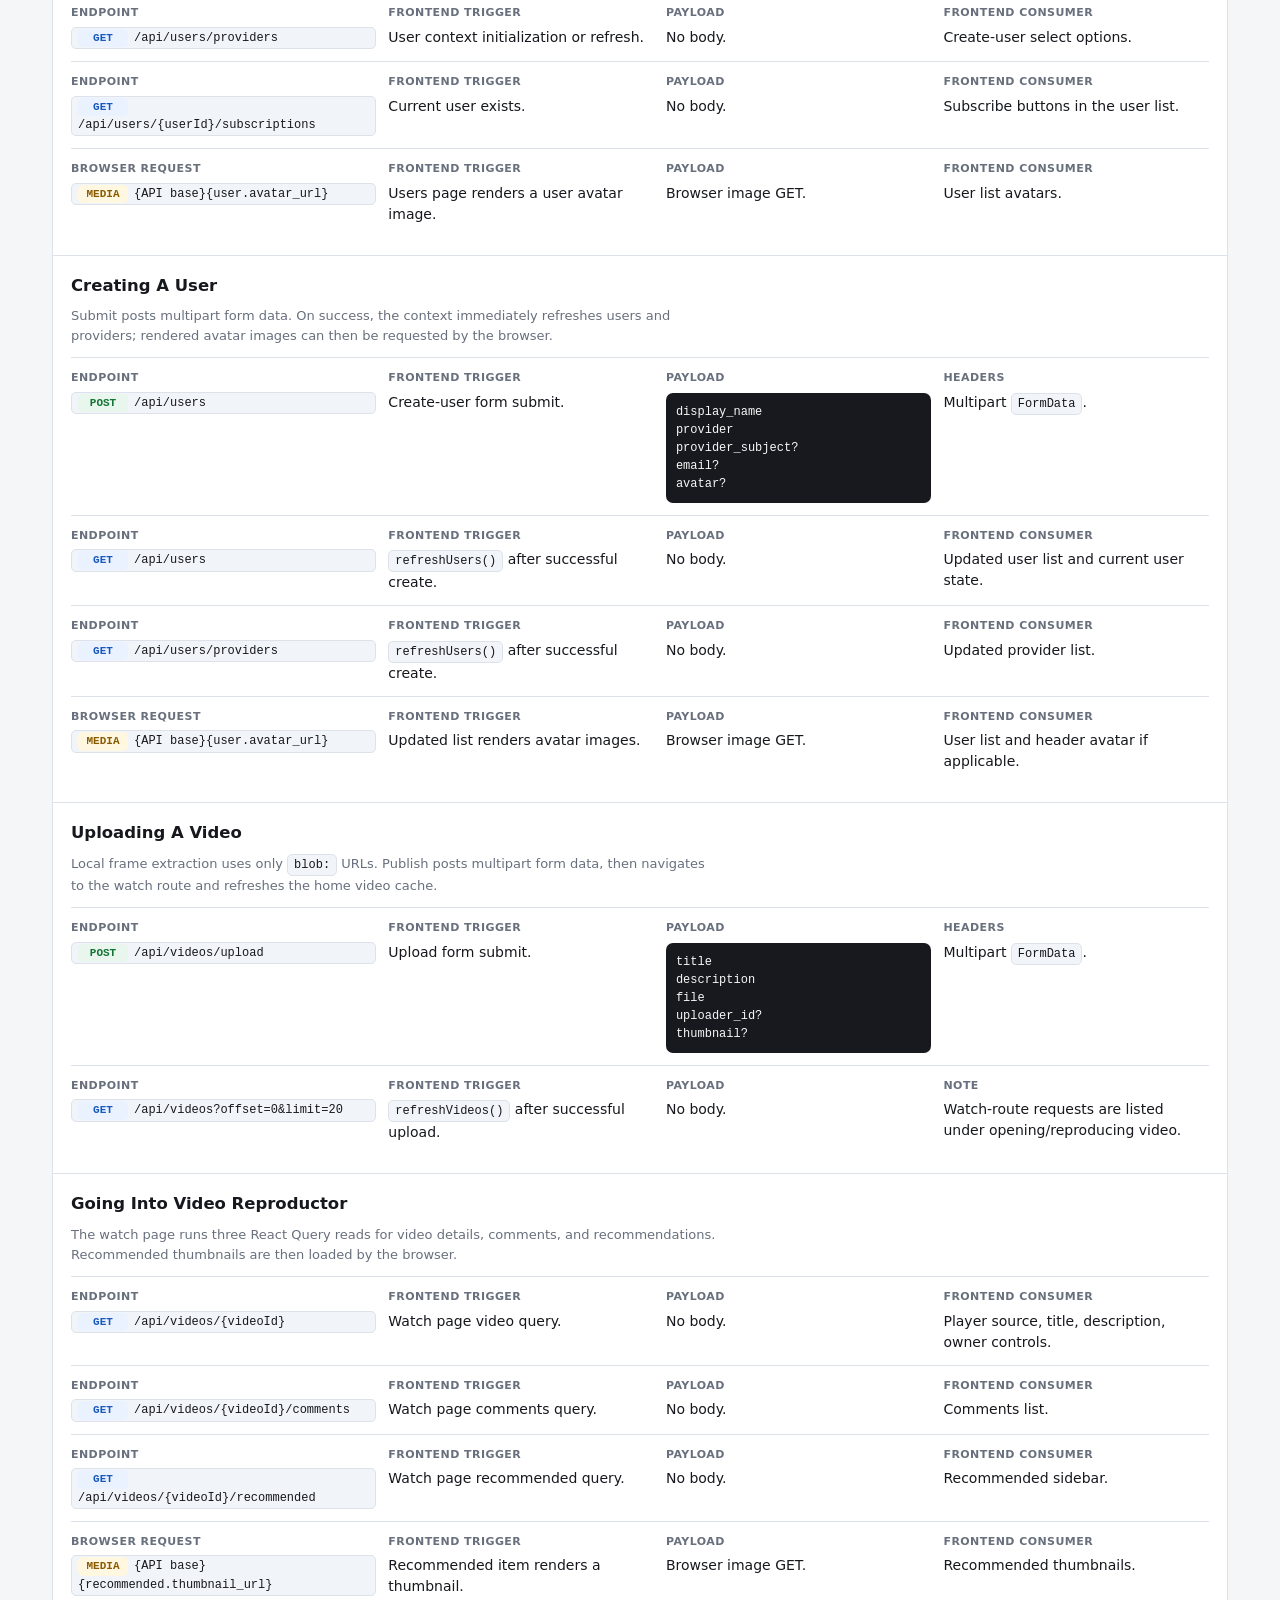
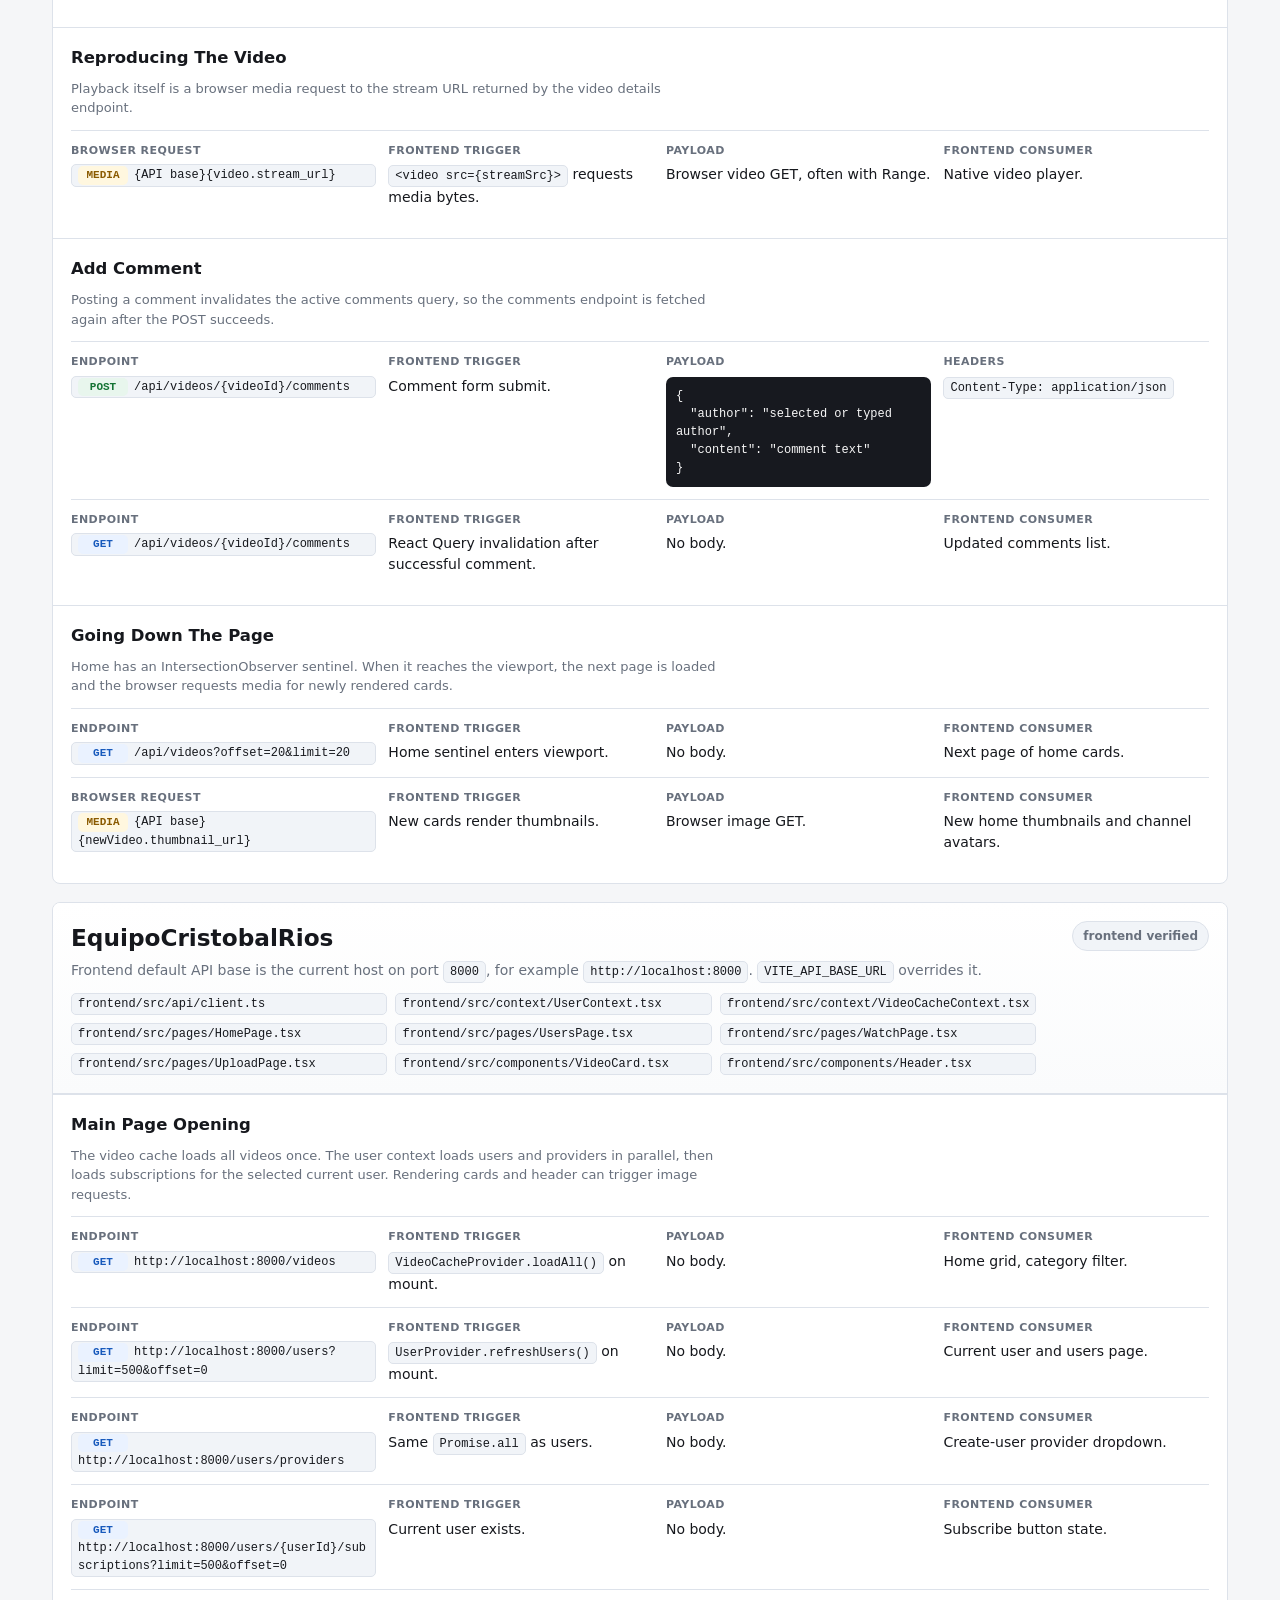
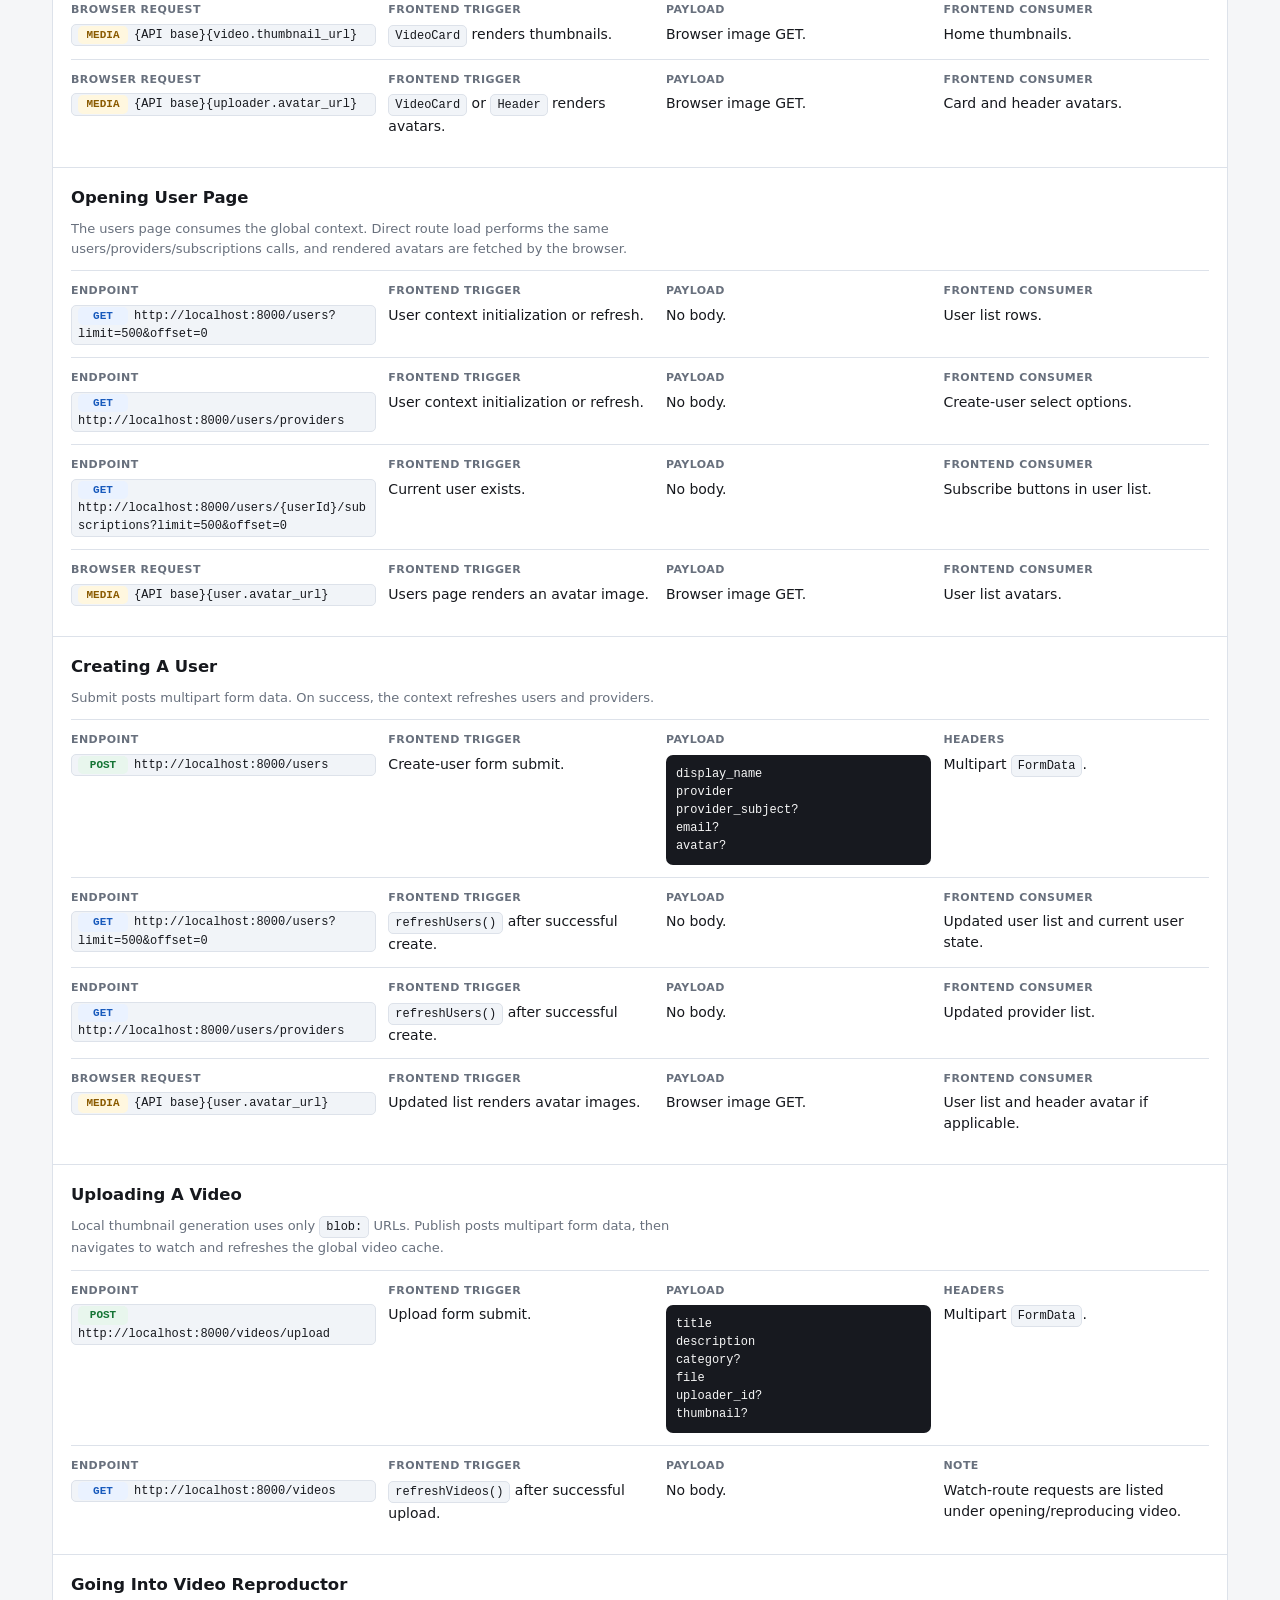
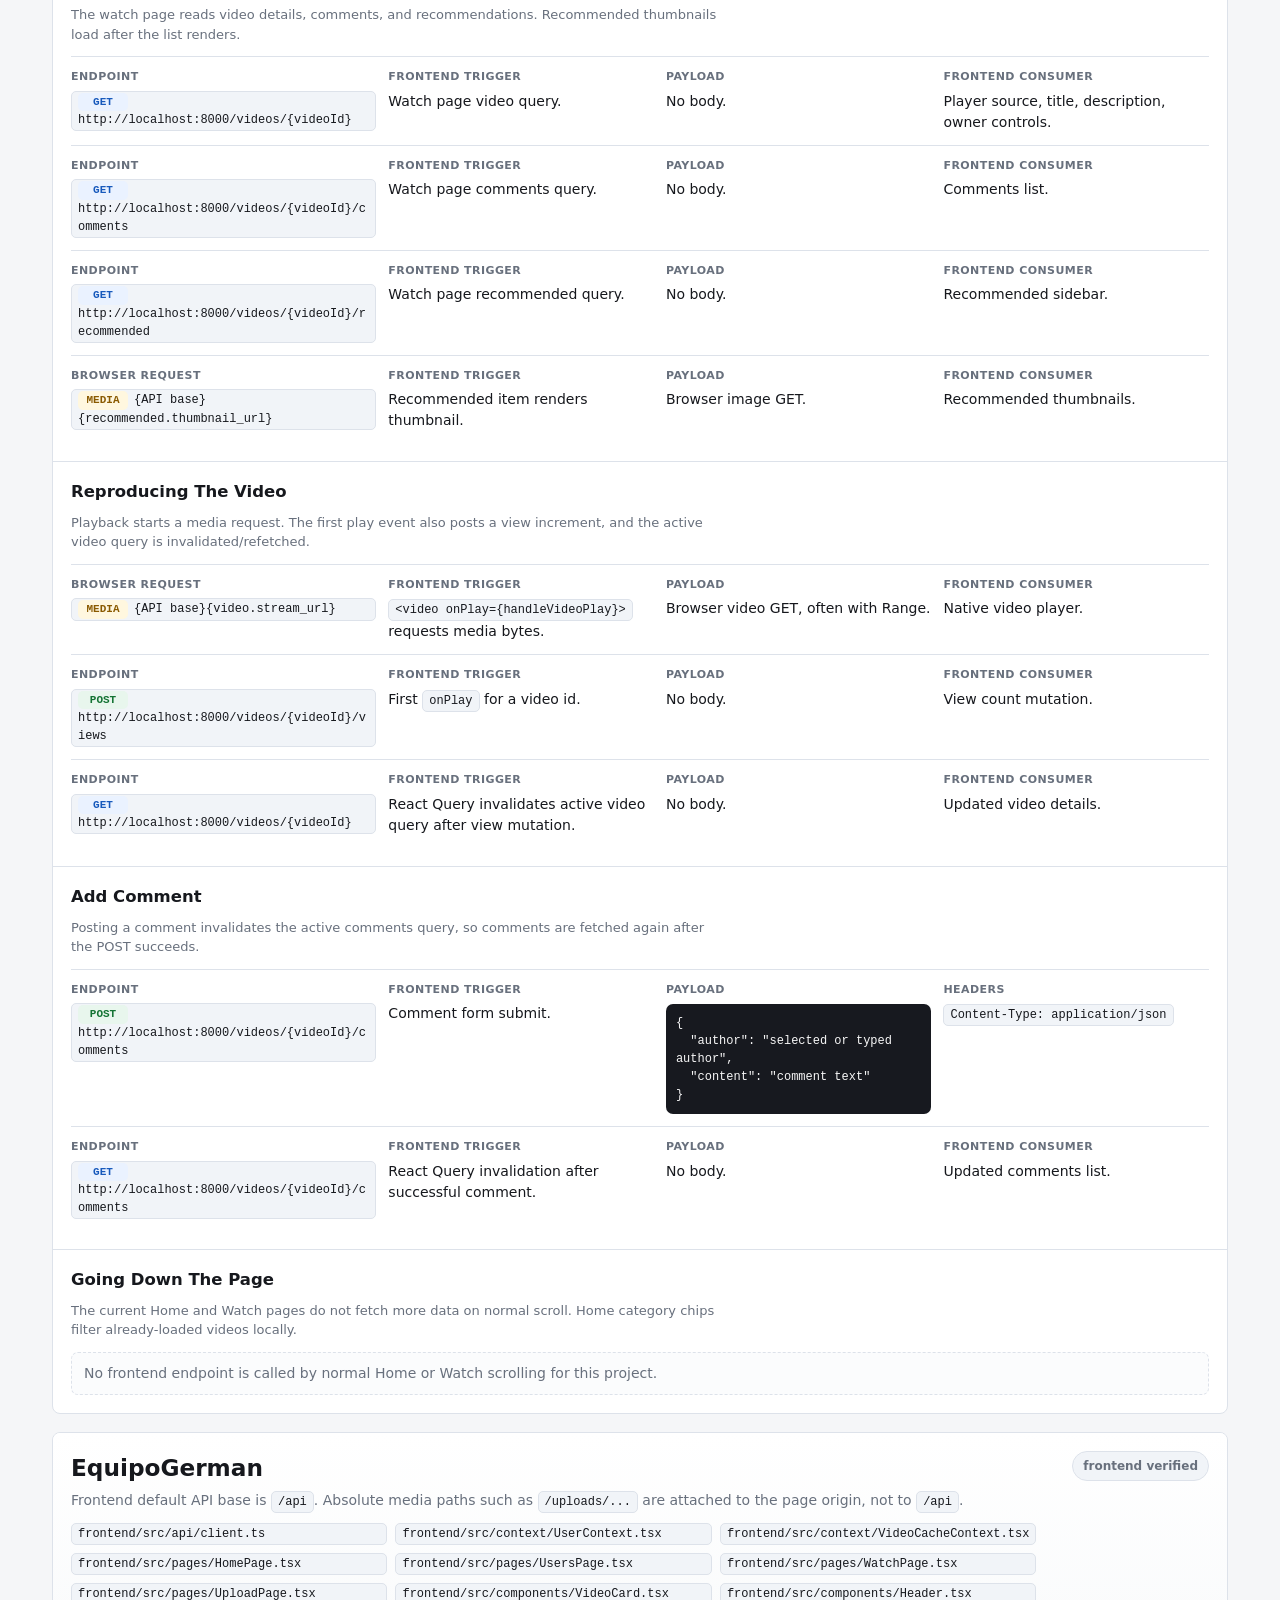
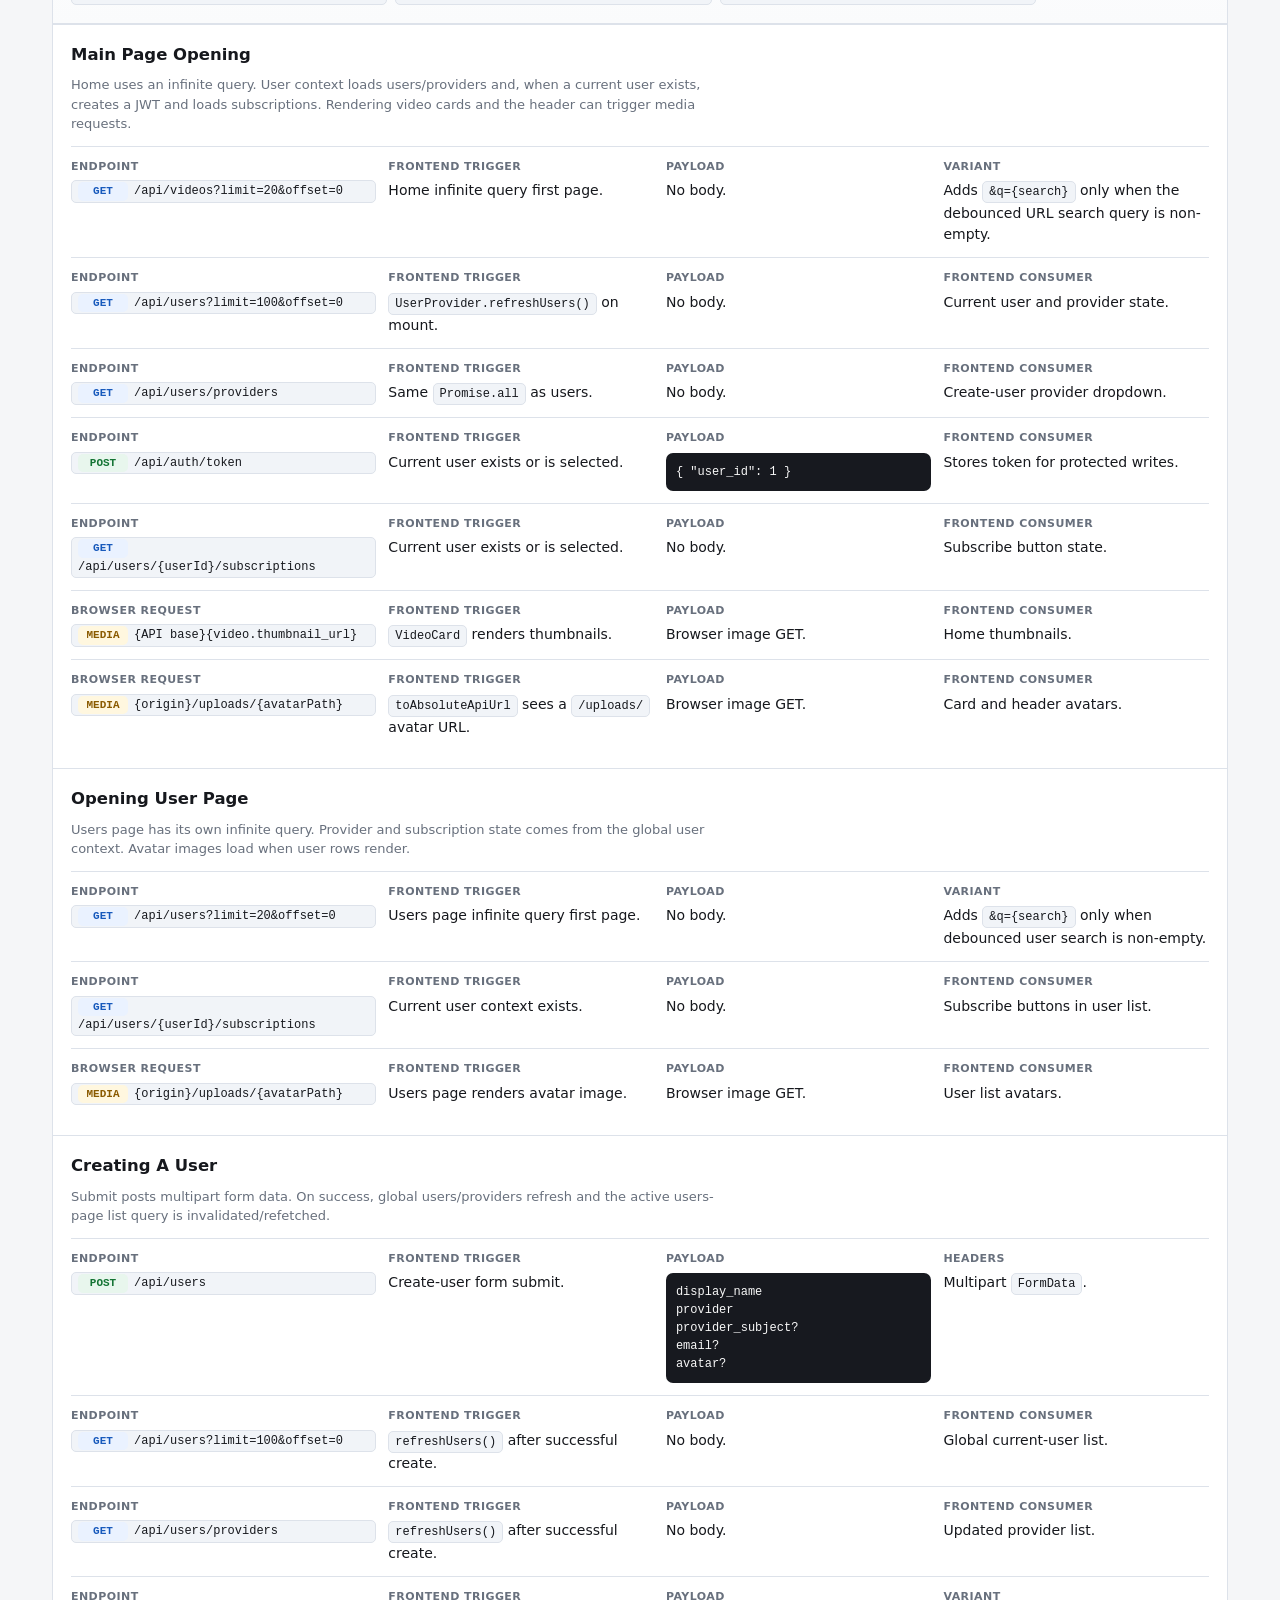
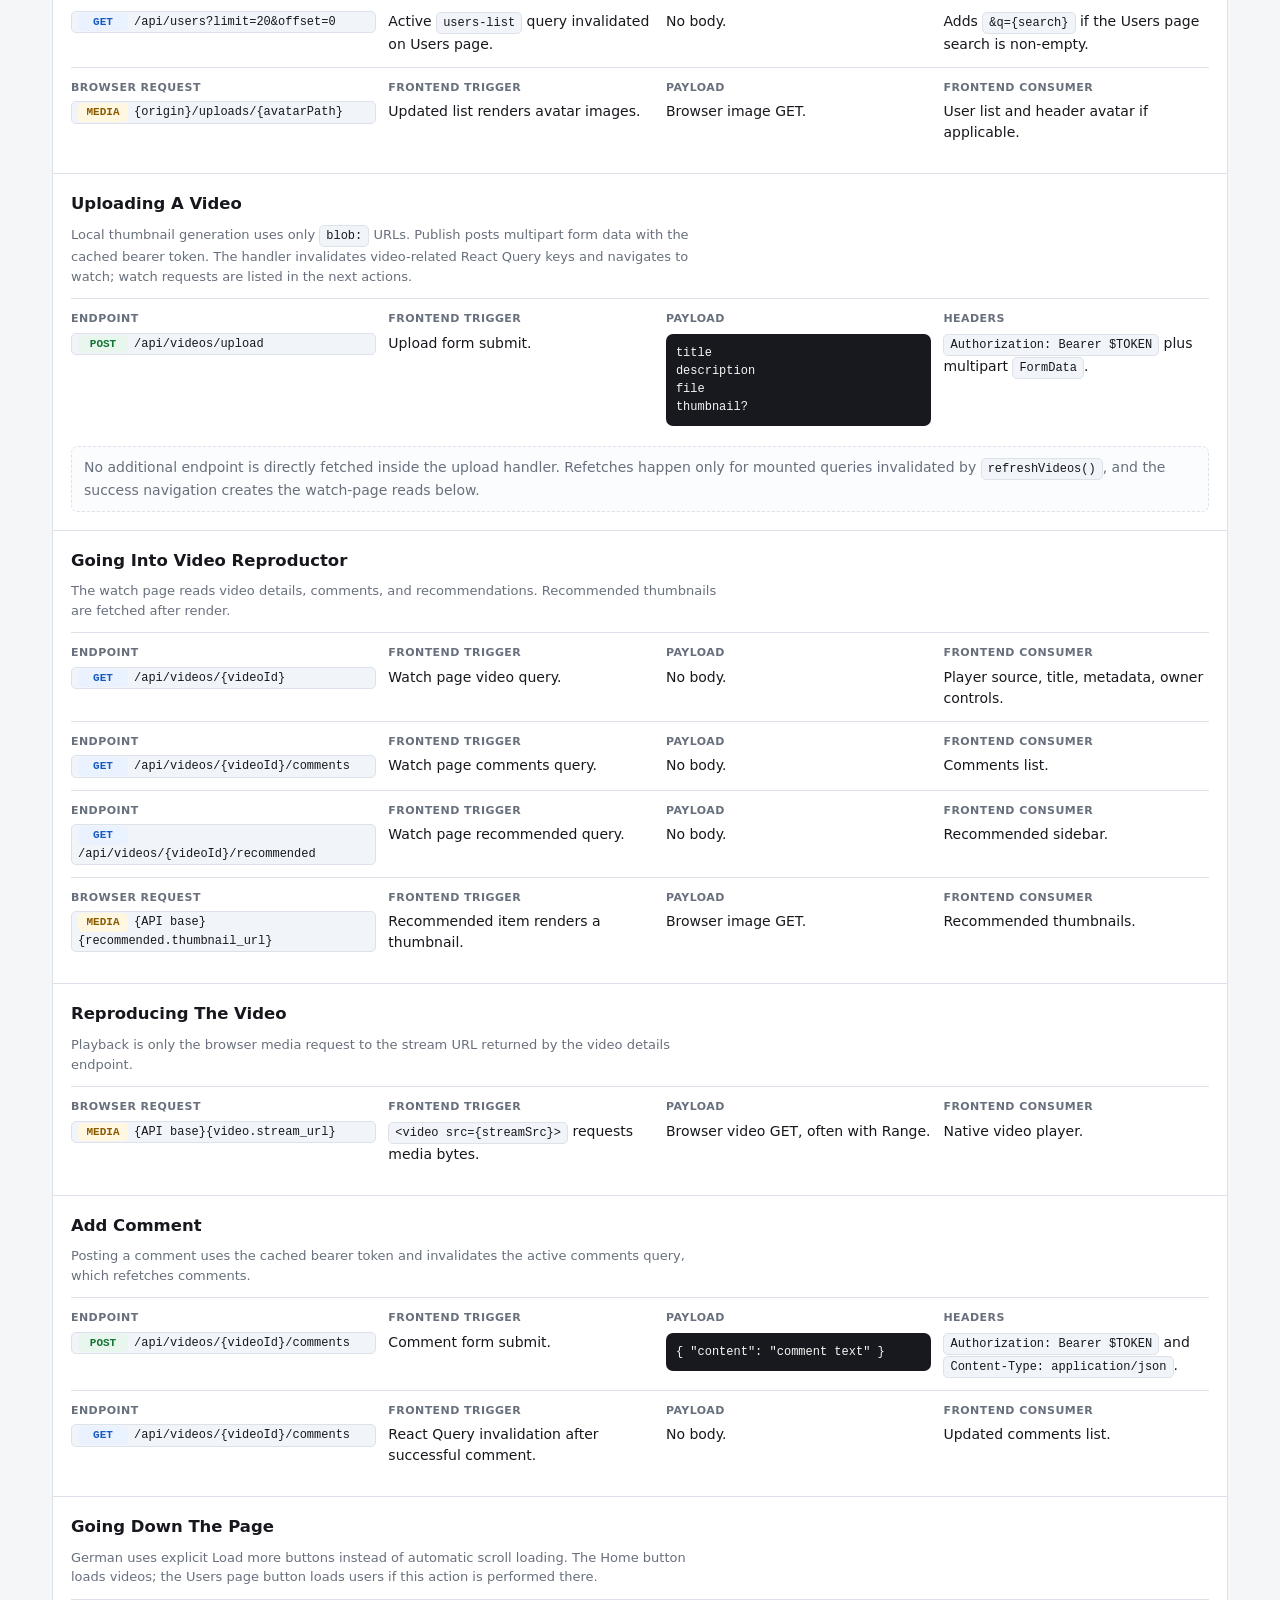
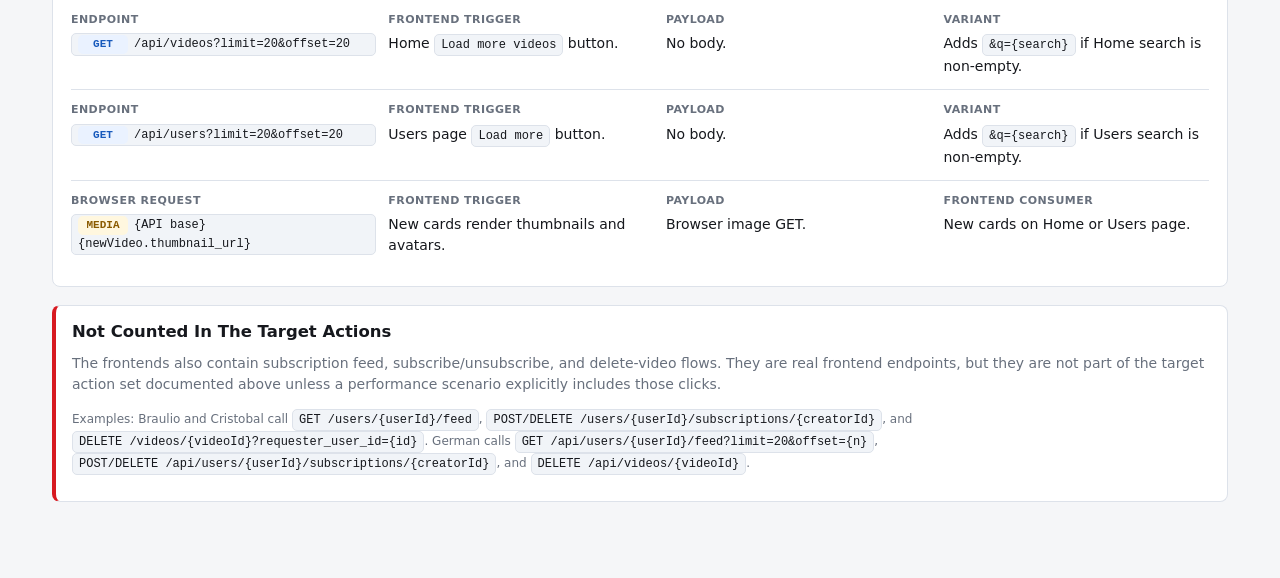
==== commit 9a6d28b1: "Apparently everyhing is good. It is time for the final review round" ====
--- a/performance-endpoint-map.html
+++ b/performance-endpoint-map.html
@@ -3,625 +3,479 @@
 <head>
   <meta charset="utf-8">
   <meta name="viewport" content="width=device-width, initial-scale=1">
-  <title>YouTube Clone K6 Endpoint Map</title>
+  <title>Frontend Performance Endpoint Map</title>
   <style>
-    :root { color-scheme: light; --bg:#f7f7f5; --paper:#fff; --ink:#171717; --muted:#626262; --line:#deded9; --accent:#c21b1b; --soft:#f1f1ee; --dark:#191919; --light:#f4f4f1; }
+    :root {
+      color-scheme: light;
+      --bg: #f5f6f8;
+      --paper: #ffffff;
+      --ink: #16181d;
+      --muted: #68707d;
+      --line: #dde2ea;
+      --soft: #f1f4f8;
+      --accent: #d71920;
+      --get-bg: #eaf2ff;
+      --get-fg: #185abc;
+      --post-bg: #e8f6ed;
+      --post-fg: #137333;
+      --delete-bg: #fdeceb;
+      --delete-fg: #b3261e;
+      --media-bg: #fff7df;
+      --media-fg: #8a5a00;
+    }
+
     * { box-sizing: border-box; }
-    body { margin: 0; background: var(--bg); color: var(--ink); font: 14px/1.45 Inter, ui-sans-serif, system-ui, -apple-system, BlinkMacSystemFont, "Segoe UI", sans-serif; }
-    main { max-width: 1180px; margin: 0 auto; padding: 32px 20px 56px; }
-    header { margin-bottom: 26px; }
-    h1 { margin: 0 0 8px; font-size: clamp(1.9rem, 4vw, 3rem); line-height: 1.05; letter-spacing: 0; }
-    h2 { margin: 0; font-size: 1.35rem; }
-    h3 { margin: 0; font-size: 1.02rem; }
-    p { margin: 0 0 10px; color: var(--muted); }
+    html { scroll-behavior: smooth; }
+    body {
+      margin: 0;
+      background: var(--bg);
+      color: var(--ink);
+      font: 14px/1.5 Inter, ui-sans-serif, system-ui, -apple-system, BlinkMacSystemFont, "Segoe UI", sans-serif;
+    }
+    main { max-width: 1220px; margin: 0 auto; padding: 34px 22px 60px; }
+    h1, h2, h3, h4, p { margin-top: 0; }
+    h1 { margin-bottom: 10px; font-size: clamp(2rem, 4vw, 3.4rem); line-height: 1.04; letter-spacing: 0; }
+    h2 { margin-bottom: 4px; font-size: 1.45rem; letter-spacing: 0; }
+    h3 { margin-bottom: 8px; font-size: 1.03rem; letter-spacing: 0; }
+    h4 { margin-bottom: 8px; font-size: .93rem; letter-spacing: 0; }
+    p { color: var(--muted); }
     code, pre { font-family: "SFMono-Regular", Consolas, "Liberation Mono", monospace; font-size: 12px; }
-    code { display: inline-block; max-width: 100%; color: var(--ink); background: var(--soft); border: 1px solid var(--line); border-radius: 5px; padding: 1px 5px; line-height: 1.7; overflow-wrap: anywhere; white-space: normal; }
-    pre { margin: 6px 0 0; padding: 10px; overflow: auto; white-space: pre-wrap; overflow-wrap: anywhere; background: var(--dark); color: var(--light); border-radius: 7px; }
-    .summary { display: grid; grid-template-columns: repeat(3, minmax(0, 1fr)); gap: 12px; margin: 18px 0 26px; }
-    .metric, .note, .project { background: var(--paper); border: 1px solid var(--line); border-radius: 8px; }
+    code {
+      display: inline-block;
+      max-width: 100%;
+      padding: 1px 6px;
+      border: 1px solid var(--line);
+      border-radius: 5px;
+      background: var(--soft);
+      color: var(--ink);
+      overflow-wrap: anywhere;
+      white-space: normal;
+    }
+    pre {
+      margin: 6px 0 0;
+      padding: 10px;
+      border-radius: 7px;
+      background: #17191f;
+      color: #f7f7f7;
+      overflow: auto;
+      white-space: pre-wrap;
+      overflow-wrap: anywhere;
+    }
+    header { margin-bottom: 22px; }
+    .summary {
+      display: grid;
+      grid-template-columns: repeat(3, minmax(0, 1fr));
+      gap: 12px;
+      margin-top: 18px;
+    }
+    .metric, .note, .project {
+      border: 1px solid var(--line);
+      border-radius: 8px;
+      background: var(--paper);
+    }
     .metric { padding: 16px; }
-    .metric strong { display: block; font-size: 1.35rem; }
-    .note { margin: 0 0 16px; padding: 14px 16px; border-left: 4px solid var(--accent); }
-    .project { margin: 18px 0; padding: 16px; }
-    .project-head { display: flex; justify-content: space-between; gap: 12px; align-items: flex-start; padding-bottom: 12px; border-bottom: 1px solid var(--line); margin-bottom: 14px; }
-    .pill { display: inline-flex; align-items: center; border: 1px solid var(--line); background: var(--soft); border-radius: 999px; padding: 4px 9px; color: var(--muted); font-size: 12px; white-space: nowrap; }
-    .action { border-top: 1px solid var(--line); padding: 14px 0 2px; }
+    .metric strong { display: block; font-size: 1.4rem; }
+    .metric span { color: var(--muted); }
+    .note {
+      margin: 0 0 16px;
+      padding: 14px 16px;
+      border-left: 4px solid var(--accent);
+    }
+    .project { margin: 18px 0; overflow: hidden; }
+    .project-head {
+      display: flex;
+      justify-content: space-between;
+      gap: 14px;
+      align-items: flex-start;
+      padding: 18px;
+      border-bottom: 1px solid var(--line);
+      background: linear-gradient(180deg, #fff, #fafbfc);
+    }
+    .project-head p { margin-bottom: 0; }
+    .pill {
+      display: inline-flex;
+      align-items: center;
+      white-space: nowrap;
+      border: 1px solid var(--line);
+      border-radius: 999px;
+      padding: 5px 10px;
+      background: var(--soft);
+      color: var(--muted);
+      font-size: 12px;
+      font-weight: 700;
+    }
+    .action {
+      padding: 18px;
+      border-top: 1px solid var(--line);
+    }
     .action:first-of-type { border-top: 0; }
-    .action-title { display: flex; align-items: baseline; gap: 8px; margin-bottom: 10px; }
-    .action-title span { color: var(--muted); font-size: 12px; }
-    .endpoint { display: grid; grid-template-columns: 1.1fr 1fr 1fr 1fr; gap: 10px; padding: 11px 0; border-top: 1px solid var(--line); }
+    .action-title {
+      display: flex;
+      justify-content: space-between;
+      gap: 14px;
+      align-items: flex-start;
+      margin-bottom: 12px;
+    }
+    .flow {
+      max-width: 650px;
+      margin: 0;
+      color: var(--muted);
+      font-size: 13px;
+    }
+    .endpoint {
+      display: grid;
+      grid-template-columns: minmax(260px, 1.15fr) minmax(220px, 1fr) minmax(220px, 1fr) minmax(220px, 1fr);
+      gap: 12px;
+      padding: 12px 0;
+      border-top: 1px solid var(--line);
+    }
     .endpoint:first-of-type { border-top: 0; }
-    .cell-label { display: block; margin-bottom: 5px; color: var(--muted); font-size: 11px; font-weight: 800; letter-spacing: .04em; text-transform: uppercase; }
+    .label {
+      display: block;
+      margin-bottom: 5px;
+      color: var(--muted);
+      font-size: 11px;
+      font-weight: 800;
+      letter-spacing: .04em;
+      text-transform: uppercase;
+    }
     .url { display: block; width: 100%; }
-    .method { display: inline-block; min-width: 44px; text-align: center; border-radius: 5px; padding: 1px 5px; margin-right: 5px; background: #e7f0ff; color: #174ea6; font-weight: 800; font-size: 11px; }
-    .post { background: #e7f6ea; color: #137333; }
-    .none { color: var(--muted); background: #fafaf8; border: 1px dashed var(--line); border-radius: 7px; padding: 8px 10px; }
-    .pipeline-grid { display: grid; grid-template-columns: repeat(2, minmax(0, 1fr)); gap: 12px; margin-top: 12px; }
-    .pipeline-card { border: 1px solid var(--line); border-radius: 9px; background: #fafaf8; padding: 12px; }
-    .pipeline-card h4 { margin: 0 0 8px; font-size: 13px; }
-    .pipeline { display: flex; flex-wrap: wrap; align-items: center; gap: 7px; margin-bottom: 8px; }
-    .pipeline-step { display: inline-flex; align-items: center; min-height: 28px; padding: 4px 8px; border: 1px solid #d4d4ce; border-radius: 999px; background: #fff; color: var(--ink); font-weight: 700; font-size: 12px; }
-    .pipeline-step.local { border-style: dashed; color: var(--muted); font-weight: 600; }
-    .pipeline-step.media { background: #fff7e6; border-color: #e4bd69; }
-    .pipeline-step.write { background: #eef8f0; border-color: #93c99d; }
-    .pipeline-step.handoff { background: #f8f2eb; border-style: dashed; color: #7a4b13; }
-    .pipeline-arrow { color: var(--muted); font-weight: 900; }
-    .url-list { display: grid; gap: 4px; margin: 0; padding: 0; list-style: none; }
-    .url-list li { margin: 0; }
-    details.schema { margin-top: 8px; border: 1px solid var(--line); border-radius: 7px; background: #fafaf8; overflow: hidden; }
-    details.schema summary { cursor: pointer; padding: 8px 10px; font-size: 12px; font-weight: 800; color: var(--ink); }
-    details.schema pre { margin: 0; border-radius: 0; }
-    .schema-grid { display: grid; grid-template-columns: repeat(2, minmax(0, 1fr)); gap: 10px; margin-top: 10px; }
-    .queries { margin-top: 7px; }
-    .queries code { display: block; margin-top: 4px; }
-    @media (max-width: 900px) { .summary, .pipeline-grid { grid-template-columns: 1fr; } .project-head { display: block; } .endpoint { grid-template-columns: 1fr; gap: 8px; } .pill { margin-top: 8px; } }
-    @media (max-width: 900px) { .schema-grid { grid-template-columns: 1fr; } }
+    .method {
+      display: inline-block;
+      min-width: 50px;
+      margin-right: 6px;
+      padding: 1px 6px;
+      border-radius: 5px;
+      text-align: center;
+      font-size: 11px;
+      font-weight: 900;
+      background: var(--get-bg);
+      color: var(--get-fg);
+    }
+    .post { background: var(--post-bg); color: var(--post-fg); }
+    .delete { background: var(--delete-bg); color: var(--delete-fg); }
+    .media { background: var(--media-bg); color: var(--media-fg); }
+    .empty {
+      margin-top: 8px;
+      padding: 10px 12px;
+      border: 1px dashed var(--line);
+      border-radius: 7px;
+      background: #fbfcfd;
+      color: var(--muted);
+    }
+    .source-grid {
+      display: grid;
+      grid-template-columns: repeat(3, minmax(0, 1fr));
+      gap: 8px;
+      margin-top: 10px;
+    }
+    .source-grid code { display: block; }
+    .small { font-size: 12px; color: var(--muted); }
+
+    @media (max-width: 980px) {
+      .summary, .source-grid { grid-template-columns: 1fr; }
+      .project-head, .action-title { display: block; }
+      .pill { margin-top: 10px; }
+      .endpoint { grid-template-columns: 1fr; gap: 8px; }
+    }
   </style>
 </head>
 <body>
 <main>
   <header>
-    <h1>K6 Endpoint Map</h1>
-    <p>Mapped from the React clients and FastAPI routes in this workspace. The pipeline cards show the real frontend sequence; detailed endpoint rows below include trigger conditions, headers, payloads, and response notes.</p>
+    <h1>Frontend Endpoint Map</h1>
+    <p>This map is based only on the React frontend code for EquipoBraulio, EquipoCristobalRios, and EquipoGerman. It lists the endpoints and browser media requests the frontend performs for the target performance actions.</p>
     <div class="summary">
-      <div class="metric"><strong>3</strong><span>clone projects</span></div>
-      <div class="metric"><strong>8</strong><span>target user actions</span></div>
-      <div class="metric"><strong>2026-05-20</strong><span>document updated from local code</span></div>
+      <div class="metric"><strong>3</strong><span>frontend projects audited</span></div>
+      <div class="metric"><strong>8</strong><span>target actions mapped</span></div>
+      <div class="metric"><strong>2026-05-20</strong><span>verified from local frontend files</span></div>
     </div>
   </header>
 
   <section class="note">
-    <h3>Header rules</h3>
-    <p><code>Accept: application/json</code> is enough for JSON reads. JSON writes need <code>Content-Type: application/json</code>. Multipart writes need <code>Content-Type: multipart/form-data</code>; in K6, let the runtime generate the boundary. Browser image/video requests can send image/video <code>Accept</code> headers, and video playback may send <code>Range: bytes=0-1048575</code>. German's protected writes also need <code>Authorization: Bearer $TOKEN</code>.</p>
+    <h3>Audit Boundary</h3>
+    <p>No backend files were used for this version. Response status notes and rate-limit details were removed because this document is now a frontend-source-of-truth map. Media rows come from rendered <code>&lt;img&gt;</code> and <code>&lt;video&gt;</code> elements whose URLs are built by the frontend from API response fields.</p>
   </section>
 
   <section class="note">
-    <h3>Recommended action mix</h3>
-    <p>Main page <code>34%</code>, user page <code>5%</code>, create user <code>1%</code>, upload video <code>1%</code>, open/watch/reproduce video <code>48%</code>, scroll/load more <code>8%</code>, add comment <code>5%</code>.</p>
+    <h3>Request Headers</h3>
+    <p>JSON reads use the browser default fetch headers unless a row says otherwise. Multipart writes are <code>FormData</code>; do not manually set the boundary. JSON writes set <code>Content-Type: application/json</code>. EquipoGerman protected writes add <code>Authorization: Bearer $TOKEN</code> after <code>POST /auth/token</code>.</p>
+  </section>
+
+  <section class="project" id="braulio">
+    <div class="project-head">
+      <div>
+        <h2>EquipoBraulio</h2>
+        <p>Frontend default API base is <code>/api</code>. If <code>VITE_API_BASE_URL</code> is set, the frontend prepends that value instead.</p>
+        <div class="source-grid">
+          <code>frontend/src/api/client.ts</code>
+          <code>frontend/src/context/UserContext.tsx</code>
+          <code>frontend/src/context/VideoCacheContext.tsx</code>
+          <code>frontend/src/pages/HomePage.tsx</code>
+          <code>frontend/src/pages/UsersPage.tsx</code>
+          <code>frontend/src/pages/WatchPage.tsx</code>
+          <code>frontend/src/pages/UploadPage.tsx</code>
+          <code>frontend/src/components/VideoCard.tsx</code>
+          <code>frontend/src/components/Header.tsx</code>
+        </div>
+      </div>
+      <span class="pill">frontend verified</span>
+    </div>
+
+    <div class="action">
+      <div class="action-title">
+        <div><h3>Main Page Opening</h3><p class="flow">App providers mount, video cache and user context load in parallel, current-user subscriptions load after user selection, then browser image requests fire for rendered cards and the header avatar.</p></div>
+      </div>
+      <div class="endpoint"><div><span class="label">Endpoint</span><code class="url"><span class="method">GET</span>/api/videos?offset=0&amp;limit=20</code></div><div><span class="label">Frontend trigger</span><code>VideoCacheProvider.refreshVideos()</code> on mount.</div><div><span class="label">Payload</span>No body.</div><div><span class="label">Frontend consumer</span>Home grid video cards.</div></div>
+      <div class="endpoint"><div><span class="label">Endpoint</span><code class="url"><span class="method">GET</span>/api/users</code></div><div><span class="label">Frontend trigger</span><code>UserProvider.refreshUsers()</code> on mount.</div><div><span class="label">Payload</span>No body.</div><div><span class="label">Frontend consumer</span>Current user selector, header, users page.</div></div>
+      <div class="endpoint"><div><span class="label">Endpoint</span><code class="url"><span class="method">GET</span>/api/users/providers</code></div><div><span class="label">Frontend trigger</span>Runs in the same <code>Promise.all</code> as users.</div><div><span class="label">Payload</span>No body.</div><div><span class="label">Frontend consumer</span>Create-user provider dropdown.</div></div>
+      <div class="endpoint"><div><span class="label">Endpoint</span><code class="url"><span class="method">GET</span>/api/users/{userId}/subscriptions</code></div><div><span class="label">Frontend trigger</span>Runs when <code>currentUserId</code> is restored, selected, or defaulted.</div><div><span class="label">Payload</span>No body.</div><div><span class="label">Frontend consumer</span>Subscribe button state.</div></div>
+      <div class="endpoint"><div><span class="label">Browser request</span><code class="url"><span class="method media">MEDIA</span>{API base}{video.thumbnail_url}</code></div><div><span class="label">Frontend trigger</span><code>VideoCard</code> renders a thumbnail image.</div><div><span class="label">Payload</span>Browser image GET.</div><div><span class="label">Frontend consumer</span>All rendered home cards with thumbnails.</div></div>
+      <div class="endpoint"><div><span class="label">Browser request</span><code class="url"><span class="method media">MEDIA</span>{API base}{uploader.avatar_url}</code></div><div><span class="label">Frontend trigger</span><code>VideoCard</code> or <code>Header</code> renders an avatar image.</div><div><span class="label">Payload</span>Browser image GET.</div><div><span class="label">Frontend consumer</span>Card channel avatars and current-user avatar.</div></div>
+    </div>
+
+    <div class="action">
+      <div class="action-title"><div><h3>Opening User Page</h3><p class="flow">The users page consumes the global user context. If the app was already mounted, the JSON calls are usually cached in state; a direct route load performs the same user/provider/subscription calls listed here.</p></div></div>
+      <div class="endpoint"><div><span class="label">Endpoint</span><code class="url"><span class="method">GET</span>/api/users</code></div><div><span class="label">Frontend trigger</span>User context initialization or refresh.</div><div><span class="label">Payload</span>No body.</div><div><span class="label">Frontend consumer</span>User list rows.</div></div>
+      <div class="endpoint"><div><span class="label">Endpoint</span><code class="url"><span class="method">GET</span>/api/users/providers</code></div><div><span class="label">Frontend trigger</span>User context initialization or refresh.</div><div><span class="label">Payload</span>No body.</div><div><span class="label">Frontend consumer</span>Create-user select options.</div></div>
+      <div class="endpoint"><div><span class="label">Endpoint</span><code class="url"><span class="method">GET</span>/api/users/{userId}/subscriptions</code></div><div><span class="label">Frontend trigger</span>Current user exists.</div><div><span class="label">Payload</span>No body.</div><div><span class="label">Frontend consumer</span>Subscribe buttons in the user list.</div></div>
+      <div class="endpoint"><div><span class="label">Browser request</span><code class="url"><span class="method media">MEDIA</span>{API base}{user.avatar_url}</code></div><div><span class="label">Frontend trigger</span>Users page renders a user avatar image.</div><div><span class="label">Payload</span>Browser image GET.</div><div><span class="label">Frontend consumer</span>User list avatars.</div></div>
+    </div>
+
+    <div class="action">
+      <div class="action-title"><div><h3>Creating A User</h3><p class="flow">Submit posts multipart form data. On success, the context immediately refreshes users and providers; rendered avatar images can then be requested by the browser.</p></div></div>
+      <div class="endpoint"><div><span class="label">Endpoint</span><code class="url"><span class="method post">POST</span>/api/users</code></div><div><span class="label">Frontend trigger</span>Create-user form submit.</div><div><span class="label">Payload</span><pre>display_name
+provider
+provider_subject? 
+email?
+avatar?</pre></div><div><span class="label">Headers</span>Multipart <code>FormData</code>.</div></div>
+      <div class="endpoint"><div><span class="label">Endpoint</span><code class="url"><span class="method">GET</span>/api/users</code></div><div><span class="label">Frontend trigger</span><code>refreshUsers()</code> after successful create.</div><div><span class="label">Payload</span>No body.</div><div><span class="label">Frontend consumer</span>Updated user list and current user state.</div></div>
+      <div class="endpoint"><div><span class="label">Endpoint</span><code class="url"><span class="method">GET</span>/api/users/providers</code></div><div><span class="label">Frontend trigger</span><code>refreshUsers()</code> after successful create.</div><div><span class="label">Payload</span>No body.</div><div><span class="label">Frontend consumer</span>Updated provider list.</div></div>
+      <div class="endpoint"><div><span class="label">Browser request</span><code class="url"><span class="method media">MEDIA</span>{API base}{user.avatar_url}</code></div><div><span class="label">Frontend trigger</span>Updated list renders avatar images.</div><div><span class="label">Payload</span>Browser image GET.</div><div><span class="label">Frontend consumer</span>User list and header avatar if applicable.</div></div>
+    </div>
+
+    <div class="action">
+      <div class="action-title"><div><h3>Uploading A Video</h3><p class="flow">Local frame extraction uses only <code>blob:</code> URLs. Publish posts multipart form data, then navigates to the watch route and refreshes the home video cache.</p></div></div>
+      <div class="endpoint"><div><span class="label">Endpoint</span><code class="url"><span class="method post">POST</span>/api/videos/upload</code></div><div><span class="label">Frontend trigger</span>Upload form submit.</div><div><span class="label">Payload</span><pre>title
+description
+file
+uploader_id?
+thumbnail?</pre></div><div><span class="label">Headers</span>Multipart <code>FormData</code>.</div></div>
+      <div class="endpoint"><div><span class="label">Endpoint</span><code class="url"><span class="method">GET</span>/api/videos?offset=0&amp;limit=20</code></div><div><span class="label">Frontend trigger</span><code>refreshVideos()</code> after successful upload.</div><div><span class="label">Payload</span>No body.</div><div><span class="label">Note</span>Watch-route requests are listed under opening/reproducing video.</div></div>
+    </div>
+
+    <div class="action">
+      <div class="action-title"><div><h3>Going Into Video Reproductor</h3><p class="flow">The watch page runs three React Query reads for video details, comments, and recommendations. Recommended thumbnails are then loaded by the browser.</p></div></div>
+      <div class="endpoint"><div><span class="label">Endpoint</span><code class="url"><span class="method">GET</span>/api/videos/{videoId}</code></div><div><span class="label">Frontend trigger</span>Watch page video query.</div><div><span class="label">Payload</span>No body.</div><div><span class="label">Frontend consumer</span>Player source, title, description, owner controls.</div></div>
+      <div class="endpoint"><div><span class="label">Endpoint</span><code class="url"><span class="method">GET</span>/api/videos/{videoId}/comments</code></div><div><span class="label">Frontend trigger</span>Watch page comments query.</div><div><span class="label">Payload</span>No body.</div><div><span class="label">Frontend consumer</span>Comments list.</div></div>
+      <div class="endpoint"><div><span class="label">Endpoint</span><code class="url"><span class="method">GET</span>/api/videos/{videoId}/recommended</code></div><div><span class="label">Frontend trigger</span>Watch page recommended query.</div><div><span class="label">Payload</span>No body.</div><div><span class="label">Frontend consumer</span>Recommended sidebar.</div></div>
+      <div class="endpoint"><div><span class="label">Browser request</span><code class="url"><span class="method media">MEDIA</span>{API base}{recommended.thumbnail_url}</code></div><div><span class="label">Frontend trigger</span>Recommended item renders a thumbnail.</div><div><span class="label">Payload</span>Browser image GET.</div><div><span class="label">Frontend consumer</span>Recommended thumbnails.</div></div>
+    </div>
+
+    <div class="action">
+      <div class="action-title"><div><h3>Reproducing The Video</h3><p class="flow">Playback itself is a browser media request to the stream URL returned by the video details endpoint.</p></div></div>
+      <div class="endpoint"><div><span class="label">Browser request</span><code class="url"><span class="method media">MEDIA</span>{API base}{video.stream_url}</code></div><div><span class="label">Frontend trigger</span><code>&lt;video src={streamSrc}&gt;</code> requests media bytes.</div><div><span class="label">Payload</span>Browser video GET, often with Range.</div><div><span class="label">Frontend consumer</span>Native video player.</div></div>
+    </div>
+
+    <div class="action">
+      <div class="action-title"><div><h3>Add Comment</h3><p class="flow">Posting a comment invalidates the active comments query, so the comments endpoint is fetched again after the POST succeeds.</p></div></div>
+      <div class="endpoint"><div><span class="label">Endpoint</span><code class="url"><span class="method post">POST</span>/api/videos/{videoId}/comments</code></div><div><span class="label">Frontend trigger</span>Comment form submit.</div><div><span class="label">Payload</span><pre>{
+  "author": "selected or typed author",
+  "content": "comment text"
+}</pre></div><div><span class="label">Headers</span><code>Content-Type: application/json</code></div></div>
+      <div class="endpoint"><div><span class="label">Endpoint</span><code class="url"><span class="method">GET</span>/api/videos/{videoId}/comments</code></div><div><span class="label">Frontend trigger</span>React Query invalidation after successful comment.</div><div><span class="label">Payload</span>No body.</div><div><span class="label">Frontend consumer</span>Updated comments list.</div></div>
+    </div>
+
+    <div class="action">
+      <div class="action-title"><div><h3>Going Down The Page</h3><p class="flow">Home has an IntersectionObserver sentinel. When it reaches the viewport, the next page is loaded and the browser requests media for newly rendered cards.</p></div></div>
+      <div class="endpoint"><div><span class="label">Endpoint</span><code class="url"><span class="method">GET</span>/api/videos?offset=20&amp;limit=20</code></div><div><span class="label">Frontend trigger</span>Home sentinel enters viewport.</div><div><span class="label">Payload</span>No body.</div><div><span class="label">Frontend consumer</span>Next page of home cards.</div></div>
+      <div class="endpoint"><div><span class="label">Browser request</span><code class="url"><span class="method media">MEDIA</span>{API base}{newVideo.thumbnail_url}</code></div><div><span class="label">Frontend trigger</span>New cards render thumbnails.</div><div><span class="label">Payload</span>Browser image GET.</div><div><span class="label">Frontend consumer</span>New home thumbnails and channel avatars.</div></div>
+    </div>
+  </section>
+
+  <section class="project" id="cristobal">
+    <div class="project-head">
+      <div>
+        <h2>EquipoCristobalRios</h2>
+        <p>Frontend default API base is the current host on port <code>8000</code>, for example <code>http://localhost:8000</code>. <code>VITE_API_BASE_URL</code> overrides it.</p>
+        <div class="source-grid">
+          <code>frontend/src/api/client.ts</code>
+          <code>frontend/src/context/UserContext.tsx</code>
+          <code>frontend/src/context/VideoCacheContext.tsx</code>
+          <code>frontend/src/pages/HomePage.tsx</code>
+          <code>frontend/src/pages/UsersPage.tsx</code>
+          <code>frontend/src/pages/WatchPage.tsx</code>
+          <code>frontend/src/pages/UploadPage.tsx</code>
+          <code>frontend/src/components/VideoCard.tsx</code>
+          <code>frontend/src/components/Header.tsx</code>
+        </div>
+      </div>
+      <span class="pill">frontend verified</span>
+    </div>
+
+    <div class="action">
+      <div class="action-title"><div><h3>Main Page Opening</h3><p class="flow">The video cache loads all videos once. The user context loads users and providers in parallel, then loads subscriptions for the selected current user. Rendering cards and header can trigger image requests.</p></div></div>
+      <div class="endpoint"><div><span class="label">Endpoint</span><code class="url"><span class="method">GET</span>http://localhost:8000/videos</code></div><div><span class="label">Frontend trigger</span><code>VideoCacheProvider.loadAll()</code> on mount.</div><div><span class="label">Payload</span>No body.</div><div><span class="label">Frontend consumer</span>Home grid, category filter.</div></div>
+      <div class="endpoint"><div><span class="label">Endpoint</span><code class="url"><span class="method">GET</span>http://localhost:8000/users?limit=500&amp;offset=0</code></div><div><span class="label">Frontend trigger</span><code>UserProvider.refreshUsers()</code> on mount.</div><div><span class="label">Payload</span>No body.</div><div><span class="label">Frontend consumer</span>Current user and users page.</div></div>
+      <div class="endpoint"><div><span class="label">Endpoint</span><code class="url"><span class="method">GET</span>http://localhost:8000/users/providers</code></div><div><span class="label">Frontend trigger</span>Same <code>Promise.all</code> as users.</div><div><span class="label">Payload</span>No body.</div><div><span class="label">Frontend consumer</span>Create-user provider dropdown.</div></div>
+      <div class="endpoint"><div><span class="label">Endpoint</span><code class="url"><span class="method">GET</span>http://localhost:8000/users/{userId}/subscriptions?limit=500&amp;offset=0</code></div><div><span class="label">Frontend trigger</span>Current user exists.</div><div><span class="label">Payload</span>No body.</div><div><span class="label">Frontend consumer</span>Subscribe button state.</div></div>
+      <div class="endpoint"><div><span class="label">Browser request</span><code class="url"><span class="method media">MEDIA</span>{API base}{video.thumbnail_url}</code></div><div><span class="label">Frontend trigger</span><code>VideoCard</code> renders thumbnails.</div><div><span class="label">Payload</span>Browser image GET.</div><div><span class="label">Frontend consumer</span>Home thumbnails.</div></div>
+      <div class="endpoint"><div><span class="label">Browser request</span><code class="url"><span class="method media">MEDIA</span>{API base}{uploader.avatar_url}</code></div><div><span class="label">Frontend trigger</span><code>VideoCard</code> or <code>Header</code> renders avatars.</div><div><span class="label">Payload</span>Browser image GET.</div><div><span class="label">Frontend consumer</span>Card and header avatars.</div></div>
+    </div>
+
+    <div class="action">
+      <div class="action-title"><div><h3>Opening User Page</h3><p class="flow">The users page consumes the global context. Direct route load performs the same users/providers/subscriptions calls, and rendered avatars are fetched by the browser.</p></div></div>
+      <div class="endpoint"><div><span class="label">Endpoint</span><code class="url"><span class="method">GET</span>http://localhost:8000/users?limit=500&amp;offset=0</code></div><div><span class="label">Frontend trigger</span>User context initialization or refresh.</div><div><span class="label">Payload</span>No body.</div><div><span class="label">Frontend consumer</span>User list rows.</div></div>
+      <div class="endpoint"><div><span class="label">Endpoint</span><code class="url"><span class="method">GET</span>http://localhost:8000/users/providers</code></div><div><span class="label">Frontend trigger</span>User context initialization or refresh.</div><div><span class="label">Payload</span>No body.</div><div><span class="label">Frontend consumer</span>Create-user select options.</div></div>
+      <div class="endpoint"><div><span class="label">Endpoint</span><code class="url"><span class="method">GET</span>http://localhost:8000/users/{userId}/subscriptions?limit=500&amp;offset=0</code></div><div><span class="label">Frontend trigger</span>Current user exists.</div><div><span class="label">Payload</span>No body.</div><div><span class="label">Frontend consumer</span>Subscribe buttons in user list.</div></div>
+      <div class="endpoint"><div><span class="label">Browser request</span><code class="url"><span class="method media">MEDIA</span>{API base}{user.avatar_url}</code></div><div><span class="label">Frontend trigger</span>Users page renders an avatar image.</div><div><span class="label">Payload</span>Browser image GET.</div><div><span class="label">Frontend consumer</span>User list avatars.</div></div>
+    </div>
+
+    <div class="action">
+      <div class="action-title"><div><h3>Creating A User</h3><p class="flow">Submit posts multipart form data. On success, the context refreshes users and providers.</p></div></div>
+      <div class="endpoint"><div><span class="label">Endpoint</span><code class="url"><span class="method post">POST</span>http://localhost:8000/users</code></div><div><span class="label">Frontend trigger</span>Create-user form submit.</div><div><span class="label">Payload</span><pre>display_name
+provider
+provider_subject?
+email?
+avatar?</pre></div><div><span class="label">Headers</span>Multipart <code>FormData</code>.</div></div>
+      <div class="endpoint"><div><span class="label">Endpoint</span><code class="url"><span class="method">GET</span>http://localhost:8000/users?limit=500&amp;offset=0</code></div><div><span class="label">Frontend trigger</span><code>refreshUsers()</code> after successful create.</div><div><span class="label">Payload</span>No body.</div><div><span class="label">Frontend consumer</span>Updated user list and current user state.</div></div>
+      <div class="endpoint"><div><span class="label">Endpoint</span><code class="url"><span class="method">GET</span>http://localhost:8000/users/providers</code></div><div><span class="label">Frontend trigger</span><code>refreshUsers()</code> after successful create.</div><div><span class="label">Payload</span>No body.</div><div><span class="label">Frontend consumer</span>Updated provider list.</div></div>
+      <div class="endpoint"><div><span class="label">Browser request</span><code class="url"><span class="method media">MEDIA</span>{API base}{user.avatar_url}</code></div><div><span class="label">Frontend trigger</span>Updated list renders avatar images.</div><div><span class="label">Payload</span>Browser image GET.</div><div><span class="label">Frontend consumer</span>User list and header avatar if applicable.</div></div>
+    </div>
+
+    <div class="action">
+      <div class="action-title"><div><h3>Uploading A Video</h3><p class="flow">Local thumbnail generation uses only <code>blob:</code> URLs. Publish posts multipart form data, then navigates to watch and refreshes the global video cache.</p></div></div>
+      <div class="endpoint"><div><span class="label">Endpoint</span><code class="url"><span class="method post">POST</span>http://localhost:8000/videos/upload</code></div><div><span class="label">Frontend trigger</span>Upload form submit.</div><div><span class="label">Payload</span><pre>title
+description
+category?
+file
+uploader_id?
+thumbnail?</pre></div><div><span class="label">Headers</span>Multipart <code>FormData</code>.</div></div>
+      <div class="endpoint"><div><span class="label">Endpoint</span><code class="url"><span class="method">GET</span>http://localhost:8000/videos</code></div><div><span class="label">Frontend trigger</span><code>refreshVideos()</code> after successful upload.</div><div><span class="label">Payload</span>No body.</div><div><span class="label">Note</span>Watch-route requests are listed under opening/reproducing video.</div></div>
+    </div>
+
+    <div class="action">
+      <div class="action-title"><div><h3>Going Into Video Reproductor</h3><p class="flow">The watch page reads video details, comments, and recommendations. Recommended thumbnails load after the list renders.</p></div></div>
+      <div class="endpoint"><div><span class="label">Endpoint</span><code class="url"><span class="method">GET</span>http://localhost:8000/videos/{videoId}</code></div><div><span class="label">Frontend trigger</span>Watch page video query.</div><div><span class="label">Payload</span>No body.</div><div><span class="label">Frontend consumer</span>Player source, title, description, owner controls.</div></div>
+      <div class="endpoint"><div><span class="label">Endpoint</span><code class="url"><span class="method">GET</span>http://localhost:8000/videos/{videoId}/comments</code></div><div><span class="label">Frontend trigger</span>Watch page comments query.</div><div><span class="label">Payload</span>No body.</div><div><span class="label">Frontend consumer</span>Comments list.</div></div>
+      <div class="endpoint"><div><span class="label">Endpoint</span><code class="url"><span class="method">GET</span>http://localhost:8000/videos/{videoId}/recommended</code></div><div><span class="label">Frontend trigger</span>Watch page recommended query.</div><div><span class="label">Payload</span>No body.</div><div><span class="label">Frontend consumer</span>Recommended sidebar.</div></div>
+      <div class="endpoint"><div><span class="label">Browser request</span><code class="url"><span class="method media">MEDIA</span>{API base}{recommended.thumbnail_url}</code></div><div><span class="label">Frontend trigger</span>Recommended item renders thumbnail.</div><div><span class="label">Payload</span>Browser image GET.</div><div><span class="label">Frontend consumer</span>Recommended thumbnails.</div></div>
+    </div>
+
+    <div class="action">
+      <div class="action-title"><div><h3>Reproducing The Video</h3><p class="flow">Playback starts a media request. The first play event also posts a view increment, and the active video query is invalidated/refetched.</p></div></div>
+      <div class="endpoint"><div><span class="label">Browser request</span><code class="url"><span class="method media">MEDIA</span>{API base}{video.stream_url}</code></div><div><span class="label">Frontend trigger</span><code>&lt;video onPlay={handleVideoPlay}&gt;</code> requests media bytes.</div><div><span class="label">Payload</span>Browser video GET, often with Range.</div><div><span class="label">Frontend consumer</span>Native video player.</div></div>
+      <div class="endpoint"><div><span class="label">Endpoint</span><code class="url"><span class="method post">POST</span>http://localhost:8000/videos/{videoId}/views</code></div><div><span class="label">Frontend trigger</span>First <code>onPlay</code> for a video id.</div><div><span class="label">Payload</span>No body.</div><div><span class="label">Frontend consumer</span>View count mutation.</div></div>
+      <div class="endpoint"><div><span class="label">Endpoint</span><code class="url"><span class="method">GET</span>http://localhost:8000/videos/{videoId}</code></div><div><span class="label">Frontend trigger</span>React Query invalidates active video query after view mutation.</div><div><span class="label">Payload</span>No body.</div><div><span class="label">Frontend consumer</span>Updated video details.</div></div>
+    </div>
+
+    <div class="action">
+      <div class="action-title"><div><h3>Add Comment</h3><p class="flow">Posting a comment invalidates the active comments query, so comments are fetched again after the POST succeeds.</p></div></div>
+      <div class="endpoint"><div><span class="label">Endpoint</span><code class="url"><span class="method post">POST</span>http://localhost:8000/videos/{videoId}/comments</code></div><div><span class="label">Frontend trigger</span>Comment form submit.</div><div><span class="label">Payload</span><pre>{
+  "author": "selected or typed author",
+  "content": "comment text"
+}</pre></div><div><span class="label">Headers</span><code>Content-Type: application/json</code></div></div>
+      <div class="endpoint"><div><span class="label">Endpoint</span><code class="url"><span class="method">GET</span>http://localhost:8000/videos/{videoId}/comments</code></div><div><span class="label">Frontend trigger</span>React Query invalidation after successful comment.</div><div><span class="label">Payload</span>No body.</div><div><span class="label">Frontend consumer</span>Updated comments list.</div></div>
+    </div>
+
+    <div class="action">
+      <div class="action-title"><div><h3>Going Down The Page</h3><p class="flow">The current Home and Watch pages do not fetch more data on normal scroll. Home category chips filter already-loaded videos locally.</p></div></div>
+      <div class="empty">No frontend endpoint is called by normal Home or Watch scrolling for this project.</div>
+    </div>
+  </section>
+
+  <section class="project" id="german">
+    <div class="project-head">
+      <div>
+        <h2>EquipoGerman</h2>
+        <p>Frontend default API base is <code>/api</code>. Absolute media paths such as <code>/uploads/...</code> are attached to the page origin, not to <code>/api</code>.</p>
+        <div class="source-grid">
+          <code>frontend/src/api/client.ts</code>
+          <code>frontend/src/context/UserContext.tsx</code>
+          <code>frontend/src/context/VideoCacheContext.tsx</code>
+          <code>frontend/src/pages/HomePage.tsx</code>
+          <code>frontend/src/pages/UsersPage.tsx</code>
+          <code>frontend/src/pages/WatchPage.tsx</code>
+          <code>frontend/src/pages/UploadPage.tsx</code>
+          <code>frontend/src/components/VideoCard.tsx</code>
+          <code>frontend/src/components/Header.tsx</code>
+        </div>
+      </div>
+      <span class="pill">frontend verified</span>
+    </div>
+
+    <div class="action">
+      <div class="action-title"><div><h3>Main Page Opening</h3><p class="flow">Home uses an infinite query. User context loads users/providers and, when a current user exists, creates a JWT and loads subscriptions. Rendering video cards and the header can trigger media requests.</p></div></div>
+      <div class="endpoint"><div><span class="label">Endpoint</span><code class="url"><span class="method">GET</span>/api/videos?limit=20&amp;offset=0</code></div><div><span class="label">Frontend trigger</span>Home infinite query first page.</div><div><span class="label">Payload</span>No body.</div><div><span class="label">Variant</span>Adds <code>&amp;q={search}</code> only when the debounced URL search query is non-empty.</div></div>
+      <div class="endpoint"><div><span class="label">Endpoint</span><code class="url"><span class="method">GET</span>/api/users?limit=100&amp;offset=0</code></div><div><span class="label">Frontend trigger</span><code>UserProvider.refreshUsers()</code> on mount.</div><div><span class="label">Payload</span>No body.</div><div><span class="label">Frontend consumer</span>Current user and provider state.</div></div>
+      <div class="endpoint"><div><span class="label">Endpoint</span><code class="url"><span class="method">GET</span>/api/users/providers</code></div><div><span class="label">Frontend trigger</span>Same <code>Promise.all</code> as users.</div><div><span class="label">Payload</span>No body.</div><div><span class="label">Frontend consumer</span>Create-user provider dropdown.</div></div>
+      <div class="endpoint"><div><span class="label">Endpoint</span><code class="url"><span class="method post">POST</span>/api/auth/token</code></div><div><span class="label">Frontend trigger</span>Current user exists or is selected.</div><div><span class="label">Payload</span><pre>{ "user_id": 1 }</pre></div><div><span class="label">Frontend consumer</span>Stores token for protected writes.</div></div>
+      <div class="endpoint"><div><span class="label">Endpoint</span><code class="url"><span class="method">GET</span>/api/users/{userId}/subscriptions</code></div><div><span class="label">Frontend trigger</span>Current user exists or is selected.</div><div><span class="label">Payload</span>No body.</div><div><span class="label">Frontend consumer</span>Subscribe button state.</div></div>
+      <div class="endpoint"><div><span class="label">Browser request</span><code class="url"><span class="method media">MEDIA</span>{API base}{video.thumbnail_url}</code></div><div><span class="label">Frontend trigger</span><code>VideoCard</code> renders thumbnails.</div><div><span class="label">Payload</span>Browser image GET.</div><div><span class="label">Frontend consumer</span>Home thumbnails.</div></div>
+      <div class="endpoint"><div><span class="label">Browser request</span><code class="url"><span class="method media">MEDIA</span>{origin}/uploads/{avatarPath}</code></div><div><span class="label">Frontend trigger</span><code>toAbsoluteApiUrl</code> sees a <code>/uploads/</code> avatar URL.</div><div><span class="label">Payload</span>Browser image GET.</div><div><span class="label">Frontend consumer</span>Card and header avatars.</div></div>
+    </div>
+
+    <div class="action">
+      <div class="action-title"><div><h3>Opening User Page</h3><p class="flow">Users page has its own infinite query. Provider and subscription state comes from the global user context. Avatar images load when user rows render.</p></div></div>
+      <div class="endpoint"><div><span class="label">Endpoint</span><code class="url"><span class="method">GET</span>/api/users?limit=20&amp;offset=0</code></div><div><span class="label">Frontend trigger</span>Users page infinite query first page.</div><div><span class="label">Payload</span>No body.</div><div><span class="label">Variant</span>Adds <code>&amp;q={search}</code> only when debounced user search is non-empty.</div></div>
+      <div class="endpoint"><div><span class="label">Endpoint</span><code class="url"><span class="method">GET</span>/api/users/{userId}/subscriptions</code></div><div><span class="label">Frontend trigger</span>Current user context exists.</div><div><span class="label">Payload</span>No body.</div><div><span class="label">Frontend consumer</span>Subscribe buttons in user list.</div></div>
+      <div class="endpoint"><div><span class="label">Browser request</span><code class="url"><span class="method media">MEDIA</span>{origin}/uploads/{avatarPath}</code></div><div><span class="label">Frontend trigger</span>Users page renders avatar image.</div><div><span class="label">Payload</span>Browser image GET.</div><div><span class="label">Frontend consumer</span>User list avatars.</div></div>
+    </div>
+
+    <div class="action">
+      <div class="action-title"><div><h3>Creating A User</h3><p class="flow">Submit posts multipart form data. On success, global users/providers refresh and the active users-page list query is invalidated/refetched.</p></div></div>
+      <div class="endpoint"><div><span class="label">Endpoint</span><code class="url"><span class="method post">POST</span>/api/users</code></div><div><span class="label">Frontend trigger</span>Create-user form submit.</div><div><span class="label">Payload</span><pre>display_name
+provider
+provider_subject?
+email?
+avatar?</pre></div><div><span class="label">Headers</span>Multipart <code>FormData</code>.</div></div>
+      <div class="endpoint"><div><span class="label">Endpoint</span><code class="url"><span class="method">GET</span>/api/users?limit=100&amp;offset=0</code></div><div><span class="label">Frontend trigger</span><code>refreshUsers()</code> after successful create.</div><div><span class="label">Payload</span>No body.</div><div><span class="label">Frontend consumer</span>Global current-user list.</div></div>
+      <div class="endpoint"><div><span class="label">Endpoint</span><code class="url"><span class="method">GET</span>/api/users/providers</code></div><div><span class="label">Frontend trigger</span><code>refreshUsers()</code> after successful create.</div><div><span class="label">Payload</span>No body.</div><div><span class="label">Frontend consumer</span>Updated provider list.</div></div>
+      <div class="endpoint"><div><span class="label">Endpoint</span><code class="url"><span class="method">GET</span>/api/users?limit=20&amp;offset=0</code></div><div><span class="label">Frontend trigger</span>Active <code>users-list</code> query invalidated on Users page.</div><div><span class="label">Payload</span>No body.</div><div><span class="label">Variant</span>Adds <code>&amp;q={search}</code> if the Users page search is non-empty.</div></div>
+      <div class="endpoint"><div><span class="label">Browser request</span><code class="url"><span class="method media">MEDIA</span>{origin}/uploads/{avatarPath}</code></div><div><span class="label">Frontend trigger</span>Updated list renders avatar images.</div><div><span class="label">Payload</span>Browser image GET.</div><div><span class="label">Frontend consumer</span>User list and header avatar if applicable.</div></div>
+    </div>
+
+    <div class="action">
+      <div class="action-title"><div><h3>Uploading A Video</h3><p class="flow">Local thumbnail generation uses only <code>blob:</code> URLs. Publish posts multipart form data with the cached bearer token. The handler invalidates video-related React Query keys and navigates to watch; watch requests are listed in the next actions.</p></div></div>
+      <div class="endpoint"><div><span class="label">Endpoint</span><code class="url"><span class="method post">POST</span>/api/videos/upload</code></div><div><span class="label">Frontend trigger</span>Upload form submit.</div><div><span class="label">Payload</span><pre>title
+description
+file
+thumbnail?</pre></div><div><span class="label">Headers</span><code>Authorization: Bearer $TOKEN</code> plus multipart <code>FormData</code>.</div></div>
+      <div class="empty">No additional endpoint is directly fetched inside the upload handler. Refetches happen only for mounted queries invalidated by <code>refreshVideos()</code>, and the success navigation creates the watch-page reads below.</div>
+    </div>
+
+    <div class="action">
+      <div class="action-title"><div><h3>Going Into Video Reproductor</h3><p class="flow">The watch page reads video details, comments, and recommendations. Recommended thumbnails are fetched after render.</p></div></div>
+      <div class="endpoint"><div><span class="label">Endpoint</span><code class="url"><span class="method">GET</span>/api/videos/{videoId}</code></div><div><span class="label">Frontend trigger</span>Watch page video query.</div><div><span class="label">Payload</span>No body.</div><div><span class="label">Frontend consumer</span>Player source, title, metadata, owner controls.</div></div>
+      <div class="endpoint"><div><span class="label">Endpoint</span><code class="url"><span class="method">GET</span>/api/videos/{videoId}/comments</code></div><div><span class="label">Frontend trigger</span>Watch page comments query.</div><div><span class="label">Payload</span>No body.</div><div><span class="label">Frontend consumer</span>Comments list.</div></div>
+      <div class="endpoint"><div><span class="label">Endpoint</span><code class="url"><span class="method">GET</span>/api/videos/{videoId}/recommended</code></div><div><span class="label">Frontend trigger</span>Watch page recommended query.</div><div><span class="label">Payload</span>No body.</div><div><span class="label">Frontend consumer</span>Recommended sidebar.</div></div>
+      <div class="endpoint"><div><span class="label">Browser request</span><code class="url"><span class="method media">MEDIA</span>{API base}{recommended.thumbnail_url}</code></div><div><span class="label">Frontend trigger</span>Recommended item renders a thumbnail.</div><div><span class="label">Payload</span>Browser image GET.</div><div><span class="label">Frontend consumer</span>Recommended thumbnails.</div></div>
+    </div>
+
+    <div class="action">
+      <div class="action-title"><div><h3>Reproducing The Video</h3><p class="flow">Playback is only the browser media request to the stream URL returned by the video details endpoint.</p></div></div>
+      <div class="endpoint"><div><span class="label">Browser request</span><code class="url"><span class="method media">MEDIA</span>{API base}{video.stream_url}</code></div><div><span class="label">Frontend trigger</span><code>&lt;video src={streamSrc}&gt;</code> requests media bytes.</div><div><span class="label">Payload</span>Browser video GET, often with Range.</div><div><span class="label">Frontend consumer</span>Native video player.</div></div>
+    </div>
+
+    <div class="action">
+      <div class="action-title"><div><h3>Add Comment</h3><p class="flow">Posting a comment uses the cached bearer token and invalidates the active comments query, which refetches comments.</p></div></div>
+      <div class="endpoint"><div><span class="label">Endpoint</span><code class="url"><span class="method post">POST</span>/api/videos/{videoId}/comments</code></div><div><span class="label">Frontend trigger</span>Comment form submit.</div><div><span class="label">Payload</span><pre>{ "content": "comment text" }</pre></div><div><span class="label">Headers</span><code>Authorization: Bearer $TOKEN</code> and <code>Content-Type: application/json</code>.</div></div>
+      <div class="endpoint"><div><span class="label">Endpoint</span><code class="url"><span class="method">GET</span>/api/videos/{videoId}/comments</code></div><div><span class="label">Frontend trigger</span>React Query invalidation after successful comment.</div><div><span class="label">Payload</span>No body.</div><div><span class="label">Frontend consumer</span>Updated comments list.</div></div>
+    </div>
+
+    <div class="action">
+      <div class="action-title"><div><h3>Going Down The Page</h3><p class="flow">German uses explicit Load more buttons instead of automatic scroll loading. The Home button loads videos; the Users page button loads users if this action is performed there.</p></div></div>
+      <div class="endpoint"><div><span class="label">Endpoint</span><code class="url"><span class="method">GET</span>/api/videos?limit=20&amp;offset=20</code></div><div><span class="label">Frontend trigger</span>Home <code>Load more videos</code> button.</div><div><span class="label">Payload</span>No body.</div><div><span class="label">Variant</span>Adds <code>&amp;q={search}</code> if Home search is non-empty.</div></div>
+      <div class="endpoint"><div><span class="label">Endpoint</span><code class="url"><span class="method">GET</span>/api/users?limit=20&amp;offset=20</code></div><div><span class="label">Frontend trigger</span>Users page <code>Load more</code> button.</div><div><span class="label">Payload</span>No body.</div><div><span class="label">Variant</span>Adds <code>&amp;q={search}</code> if Users search is non-empty.</div></div>
+      <div class="endpoint"><div><span class="label">Browser request</span><code class="url"><span class="method media">MEDIA</span>{API base}{newVideo.thumbnail_url}</code></div><div><span class="label">Frontend trigger</span>New cards render thumbnails and avatars.</div><div><span class="label">Payload</span>Browser image GET.</div><div><span class="label">Frontend consumer</span>New cards on Home or Users page.</div></div>
+    </div>
   </section>
 
   <section class="note">
-    <h3>Rate-limit scope</h3>
-    <p><strong>EquipoBraulio:</strong> no app-level rate limiter was found in the backend code. <strong>EquipoCristobalRios:</strong> SlowAPI uses the request client IP as the key, so all K6 virtual users from one EC2 instance share the same rate-limit bucket even if they use different user ids in payloads. <strong>EquipoGerman:</strong> a Redis limiter exists and keys by client IP + route + scope, not JWT user, but the inspected routes do not currently attach the limiter dependencies; if enabled later, different JWTs from the same EC2 instance would still share each route bucket.</p>
-  </section>
-
-  <section class="project">
-    <div class="project-head"><div><h2>Real Frontend Pipelines</h2><p>Dotted steps are local React/router/browser work. Yellow steps are browser-triggered image/media requests. Upload success navigates to the watch route, but watch-route requests are counted in the watch action to avoid double counting.</p></div><span class="pill">source of truth from frontend pass</span></div>
-
-    <h3>EquipoBraulio</h3>
-    <div class="pipeline-grid">
-      <div class="pipeline-card"><h4>Main page opening</h4><div class="pipeline"><span class="pipeline-step local">App mounts</span><span class="pipeline-arrow">&rarr;</span><span class="pipeline-step">parallel JSON</span><span class="pipeline-arrow">&rarr;</span><span class="pipeline-step local">Render cards/header</span><span class="pipeline-arrow">&rarr;</span><span class="pipeline-step media">image requests</span></div><ul class="url-list"><li><code><span class="method">GET</span>http://localhost/api/videos?offset=0&amp;limit=20</code></li><li><code><span class="method">GET</span>http://localhost/api/users</code></li><li><code><span class="method">GET</span>http://localhost/api/users/providers</code></li><li><code><span class="method">GET</span>http://localhost/api/users/{id}/subscriptions</code></li><li><code><span class="method">GET</span>http://localhost/api/videos/{id}/thumbnail</code></li><li><code><span class="method">GET</span>http://localhost/api/users/{id}/avatar</code></li></ul></div>
-      <div class="pipeline-card"><h4>Opening user page</h4><div class="pipeline"><span class="pipeline-step local">Route /users</span><span class="pipeline-arrow">&rarr;</span><span class="pipeline-step">users/providers/subscriptions</span><span class="pipeline-arrow">&rarr;</span><span class="pipeline-step media">avatars</span></div><ul class="url-list"><li><code><span class="method">GET</span>http://localhost/api/users</code></li><li><code><span class="method">GET</span>http://localhost/api/users/providers</code></li><li><code><span class="method">GET</span>http://localhost/api/users/{id}/subscriptions</code></li><li><code><span class="method">GET</span>http://localhost/api/users/{id}/avatar</code></li></ul></div>
-      <div class="pipeline-card"><h4>Create user</h4><div class="pipeline"><span class="pipeline-step write">POST user</span><span class="pipeline-arrow">&rarr;</span><span class="pipeline-step">refresh users/providers</span><span class="pipeline-arrow">&rarr;</span><span class="pipeline-step media">new avatar</span></div><ul class="url-list"><li><code><span class="method post">POST</span>http://localhost/api/users</code></li><li><code><span class="method">GET</span>http://localhost/api/users</code></li><li><code><span class="method">GET</span>http://localhost/api/users/providers</code></li><li><code><span class="method">GET</span>http://localhost/api/users/{id}/avatar</code></li></ul></div>
-      <div class="pipeline-card"><h4>Upload video</h4><div class="pipeline"><span class="pipeline-step write">POST upload</span><span class="pipeline-arrow">&rarr;</span><span class="pipeline-step">refresh video cache</span><span class="pipeline-arrow">&rarr;</span><span class="pipeline-step handoff">navigate watch</span></div><ul class="url-list"><li><code><span class="method post">POST</span>http://localhost/api/videos/upload</code></li><li><code><span class="method">GET</span>http://localhost/api/videos?offset=0&amp;limit=20</code></li></ul></div>
-      <div class="pipeline-card"><h4>Watch/reproduce video</h4><div class="pipeline"><span class="pipeline-step">watch JSON</span><span class="pipeline-arrow">&rarr;</span><span class="pipeline-step media">recommended thumbnails</span><span class="pipeline-arrow">&rarr;</span><span class="pipeline-step media">stream ranges</span></div><ul class="url-list"><li><code><span class="method">GET</span>http://localhost/api/videos/{video_id}</code></li><li><code><span class="method">GET</span>http://localhost/api/videos/{video_id}/comments</code></li><li><code><span class="method">GET</span>http://localhost/api/videos/{video_id}/recommended</code></li><li><code><span class="method">GET</span>http://localhost/api/videos/{id}/thumbnail</code></li><li><code><span class="method">GET</span>http://localhost/api/videos/{video_id}/stream</code></li></ul></div>
-      <div class="pipeline-card"><h4>Add comment / load more</h4><div class="pipeline"><span class="pipeline-step write">POST comment</span><span class="pipeline-arrow">&rarr;</span><span class="pipeline-step">GET comments</span><span class="pipeline-arrow">&rarr;</span><span class="pipeline-step local">or load more</span><span class="pipeline-arrow">&rarr;</span><span class="pipeline-step media">new images</span></div><ul class="url-list"><li><code><span class="method post">POST</span>http://localhost/api/videos/{video_id}/comments</code></li><li><code><span class="method">GET</span>http://localhost/api/videos/{video_id}/comments</code></li><li><code><span class="method">GET</span>http://localhost/api/videos?offset=20&amp;limit=20</code></li><li><code><span class="method">GET</span>http://localhost/api/videos/{id}/thumbnail</code></li><li><code><span class="method">GET</span>http://localhost/api/users/{id}/avatar</code></li></ul></div>
-    </div>
-
-    <h3 style="margin-top:16px">EquipoCristobalRios</h3>
-    <div class="pipeline-grid">
-      <div class="pipeline-card"><h4>Main page opening</h4><div class="pipeline"><span class="pipeline-step local">App mounts</span><span class="pipeline-arrow">&rarr;</span><span class="pipeline-step">parallel JSON</span><span class="pipeline-arrow">&rarr;</span><span class="pipeline-step local">Render cards/header</span><span class="pipeline-arrow">&rarr;</span><span class="pipeline-step media">image requests</span></div><ul class="url-list"><li><code><span class="method">GET</span>http://localhost:8000/videos</code></li><li><code><span class="method">GET</span>http://localhost:8000/users?limit=500&amp;offset=0</code></li><li><code><span class="method">GET</span>http://localhost:8000/users/providers</code></li><li><code><span class="method">GET</span>http://localhost:8000/users/{id}/subscriptions?limit=500&amp;offset=0</code></li><li><code><span class="method">GET</span>http://localhost:8000/videos/{id}/thumbnail</code></li><li><code><span class="method">GET</span>http://localhost:8000/users/{id}/avatar</code></li></ul></div>
-      <div class="pipeline-card"><h4>Opening user page / create user</h4><div class="pipeline"><span class="pipeline-step">users/providers/subscriptions</span><span class="pipeline-arrow">&rarr;</span><span class="pipeline-step media">avatars</span><span class="pipeline-arrow">&rarr;</span><span class="pipeline-step write">optional POST user</span></div><ul class="url-list"><li><code><span class="method">GET</span>http://localhost:8000/users?limit=500&amp;offset=0</code></li><li><code><span class="method">GET</span>http://localhost:8000/users/providers</code></li><li><code><span class="method">GET</span>http://localhost:8000/users/{id}/subscriptions?limit=500&amp;offset=0</code></li><li><code><span class="method">GET</span>http://localhost:8000/users/{id}/avatar</code></li><li><code><span class="method post">POST</span>http://localhost:8000/users</code></li></ul></div>
-      <div class="pipeline-card"><h4>Upload video</h4><div class="pipeline"><span class="pipeline-step write">POST upload</span><span class="pipeline-arrow">&rarr;</span><span class="pipeline-step">GET videos refresh</span><span class="pipeline-arrow">&rarr;</span><span class="pipeline-step handoff">navigate watch</span></div><ul class="url-list"><li><code><span class="method post">POST</span>http://localhost:8000/videos/upload</code></li><li><code><span class="method">GET</span>http://localhost:8000/videos</code></li></ul></div>
-      <div class="pipeline-card"><h4>Watch/reproduce video</h4><div class="pipeline"><span class="pipeline-step">watch JSON</span><span class="pipeline-arrow">&rarr;</span><span class="pipeline-step media">stream</span><span class="pipeline-arrow">&rarr;</span><span class="pipeline-step write">POST views</span><span class="pipeline-arrow">&rarr;</span><span class="pipeline-step">GET video</span></div><ul class="url-list"><li><code><span class="method">GET</span>http://localhost:8000/videos/{video_id}</code></li><li><code><span class="method">GET</span>http://localhost:8000/videos/{video_id}/comments</code></li><li><code><span class="method">GET</span>http://localhost:8000/videos/{video_id}/recommended</code></li><li><code><span class="method">GET</span>http://localhost:8000/videos/{id}/thumbnail</code></li><li><code><span class="method">GET</span>http://localhost:8000/videos/{video_id}/stream</code></li><li><code><span class="method post">POST</span>http://localhost:8000/videos/{video_id}/views</code></li><li><code><span class="method">GET</span>http://localhost:8000/videos/{video_id}</code></li></ul></div>
-      <div class="pipeline-card"><h4>Add comment / scroll</h4><div class="pipeline"><span class="pipeline-step write">POST comment</span><span class="pipeline-arrow">&rarr;</span><span class="pipeline-step">GET comments</span><span class="pipeline-arrow">&rarr;</span><span class="pipeline-step local">scroll is think time</span></div><ul class="url-list"><li><code><span class="method post">POST</span>http://localhost:8000/videos/{video_id}/comments</code></li><li><code><span class="method">GET</span>http://localhost:8000/videos/{video_id}/comments</code></li><li><code>No backend request on normal Home/Watch scroll</code></li></ul></div>
-    </div>
-
-    <h3 style="margin-top:16px">EquipoGerman</h3>
-    <div class="pipeline-grid">
-      <div class="pipeline-card"><h4>Main page opening</h4><div class="pipeline"><span class="pipeline-step local">App mounts</span><span class="pipeline-arrow">&rarr;</span><span class="pipeline-step">parallel JSON/token</span><span class="pipeline-arrow">&rarr;</span><span class="pipeline-step media">images</span></div><ul class="url-list"><li><code><span class="method">GET</span>http://localhost/api/videos?limit=20&amp;offset=0&amp;q={search_query}</code></li><li><code><span class="method">GET</span>http://localhost/api/users?limit=100&amp;offset=0</code></li><li><code><span class="method">GET</span>http://localhost/api/users/providers</code></li><li><code><span class="method post">POST</span>http://localhost/api/auth/token</code></li><li><code><span class="method">GET</span>http://localhost/api/users/{id}/subscriptions</code></li><li><code><span class="method">GET</span>http://localhost/api/videos/{id}/thumbnail</code></li><li><code><span class="method">GET</span>http://localhost/uploads/{avatar_path}</code></li></ul></div>
-      <div class="pipeline-card"><h4>Opening user page / create user</h4><div class="pipeline"><span class="pipeline-step">users page</span><span class="pipeline-arrow">&rarr;</span><span class="pipeline-step media">avatars</span><span class="pipeline-arrow">&rarr;</span><span class="pipeline-step write">optional POST user</span></div><ul class="url-list"><li><code><span class="method">GET</span>http://localhost/api/users?limit=20&amp;offset=0&amp;q={search_query}</code></li><li><code><span class="method">GET</span>http://localhost/api/users/{id}/subscriptions</code></li><li><code><span class="method">GET</span>http://localhost/uploads/{avatar_path}</code></li><li><code><span class="method post">POST</span>http://localhost/api/users</code></li><li><code><span class="method">GET</span>http://localhost/api/users?limit=100&amp;offset=0</code></li><li><code><span class="method">GET</span>http://localhost/api/users/providers</code></li><li><code><span class="method">GET</span>http://localhost/api/users?limit=20&amp;offset=0</code></li></ul></div>
-      <div class="pipeline-card"><h4>Upload video</h4><div class="pipeline"><span class="pipeline-step write">POST upload with token</span><span class="pipeline-arrow">&rarr;</span><span class="pipeline-step local">invalidate queries only</span><span class="pipeline-arrow">&rarr;</span><span class="pipeline-step handoff">navigate watch</span></div><ul class="url-list"><li><code><span class="method post">POST</span>http://localhost/api/videos/upload</code></li></ul></div>
-      <div class="pipeline-card"><h4>Watch/reproduce video</h4><div class="pipeline"><span class="pipeline-step">watch JSON</span><span class="pipeline-arrow">&rarr;</span><span class="pipeline-step media">recommended thumbnails</span><span class="pipeline-arrow">&rarr;</span><span class="pipeline-step media">stream ranges</span></div><ul class="url-list"><li><code><span class="method">GET</span>http://localhost/api/videos/{video_id}</code></li><li><code><span class="method">GET</span>http://localhost/api/videos/{video_id}/comments</code></li><li><code><span class="method">GET</span>http://localhost/api/videos/{video_id}/recommended</code></li><li><code><span class="method">GET</span>http://localhost/api/videos/{id}/thumbnail</code></li><li><code><span class="method">GET</span>http://localhost/api/videos/{video_id}/stream</code></li></ul></div>
-      <div class="pipeline-card"><h4>Add comment / load more</h4><div class="pipeline"><span class="pipeline-step write">POST comment with token</span><span class="pipeline-arrow">&rarr;</span><span class="pipeline-step">GET comments</span><span class="pipeline-arrow">&rarr;</span><span class="pipeline-step local">or load more</span><span class="pipeline-arrow">&rarr;</span><span class="pipeline-step media">new images</span></div><ul class="url-list"><li><code><span class="method post">POST</span>http://localhost/api/videos/{video_id}/comments</code></li><li><code><span class="method">GET</span>http://localhost/api/videos/{video_id}/comments</code></li><li><code><span class="method">GET</span>http://localhost/api/videos?limit=20&amp;offset=20</code></li><li><code><span class="method">GET</span>http://localhost/api/videos/{id}/thumbnail</code></li><li><code><span class="method">GET</span>http://localhost/uploads/{avatar_path}</code></li></ul></div>
-    </div>
-  </section>
-
-  <section class="project">
-    <div class="project-head"><div><h2>EquipoBraulio</h2><p>Base URL through compose/Nginx: <code>http://localhost/api</code>. Direct backend paths are the same without the <code>/api</code> prefix.</p></div><span class="pill">Open API, Redis cache, Range streaming</span></div>
-
-    <div class="action"><div class="action-title"><h3>Main page opening</h3><span>initial home render</span></div>
-      <div class="endpoint"><div><span class="cell-label">Endpoint</span><code class="url"><span class="method">GET</span>http://localhost/api/videos?offset=0&amp;limit=20</code></div><div><span class="cell-label">Triggers when</span>Home video cache loads the first page.</div><div><span class="cell-label">Headers</span><pre>Accept: application/json</pre></div><div><span class="cell-label">Body / response</span><pre>No request body.
-200: JSON array, expand below
-422: invalid offset/limit</pre></div></div>
-      <div class="endpoint"><div><span class="cell-label">Endpoint</span><code class="url"><span class="method">GET</span>http://localhost/api/users</code></div><div><span class="cell-label">Triggers when</span>User context initializes.</div><div><span class="cell-label">Headers</span><pre>Accept: application/json</pre></div><div><span class="cell-label">Body / response</span><pre>No request body.
-200: JSON array, expand below</pre></div></div>
-      <div class="endpoint"><div><span class="cell-label">Endpoint</span><code class="url"><span class="method">GET</span>http://localhost/api/users/providers</code></div><div><span class="cell-label">Triggers when</span>User context initializes in parallel with users.</div><div><span class="cell-label">Headers</span><pre>Accept: application/json</pre></div><div><span class="cell-label">Body / response</span><pre>No request body.
-200: JSON object, expand below</pre></div></div>
-      <div class="endpoint"><div><span class="cell-label">Endpoint</span><code class="url"><span class="method">GET</span>http://localhost/api/users/{id}/subscriptions</code></div><div><span class="cell-label">Triggers when</span>A current user id exists after localStorage restore, manual selection, or defaulting to the first loaded user.</div><div><span class="cell-label">Headers</span><pre>Accept: application/json</pre></div><div><span class="cell-label">Body / response</span><pre>No request body.
-200: JSON object, expand below
-404/422: invalid user id</pre></div></div>
-      <div class="endpoint"><div><span class="cell-label">Endpoint</span><code class="url"><span class="method">GET</span>http://localhost/api/videos/{id}/thumbnail</code></div><div><span class="cell-label">Triggers when</span>Browser renders a video card that has a thumbnail URL.</div><div><span class="cell-label">Headers</span><pre>Accept: image/avif,image/webp,image/apng,image/svg+xml,image/*,*/*;q=0.8</pre></div><div><span class="cell-label">Body / response</span><pre>No request body.
-200: image bytes
-404: thumbnail missing</pre></div></div>
-    </div>
-
-    <div class="action"><div class="action-title"><h3>Opening user's page</h3><span>user directory render</span></div>
-      <div class="endpoint"><div><span class="cell-label">Endpoint</span><code class="url"><span class="method">GET</span>http://localhost/api/users</code></div><div><span class="cell-label">Triggers when</span>User page needs user rows; often already cached from user context.</div><div><span class="cell-label">Headers</span><pre>Accept: application/json</pre></div><div><span class="cell-label">Body / response</span><pre>No request body.
-200: JSON array, expand below</pre></div></div>
-      <div class="endpoint"><div><span class="cell-label">Endpoint</span><code class="url"><span class="method">GET</span>http://localhost/api/users/providers</code></div><div><span class="cell-label">Triggers when</span>User page/provider state needs provider list; often already cached.</div><div><span class="cell-label">Headers</span><pre>Accept: application/json</pre></div><div><span class="cell-label">Body / response</span><pre>No request body.
-200: JSON object, expand below</pre></div></div>
-      <div class="endpoint"><div><span class="cell-label">Endpoint</span><code class="url"><span class="method">GET</span>http://localhost/api/users/{id}/subscriptions</code></div><div><span class="cell-label">Triggers when</span>A current user exists and subscription state is refreshed.</div><div><span class="cell-label">Headers</span><pre>Accept: application/json</pre></div><div><span class="cell-label">Body / response</span><pre>No request body.
-200: JSON object, expand below</pre></div></div>
-      <div class="endpoint"><div><span class="cell-label">Endpoint</span><code class="url"><span class="method">GET</span>http://localhost/api/users/{id}/avatar</code></div><div><span class="cell-label">Triggers when</span>Browser renders an avatar image for a listed user.</div><div><span class="cell-label">Headers</span><pre>Accept: image/avif,image/webp,image/apng,image/svg+xml,image/*,*/*;q=0.8</pre></div><div><span class="cell-label">Body / response</span><pre>No request body.
-200: image bytes
-404: user/avatar missing</pre></div></div>
-    </div>
-
-    <div class="action"><div class="action-title"><h3>Creating a user</h3><span>submit create-user form</span></div>
-      <div class="endpoint"><div><span class="cell-label">Endpoint</span><code class="url"><span class="method post">POST</span>http://localhost/api/users</code></div><div><span class="cell-label">Triggers when</span>Create user form is submitted.</div><div><span class="cell-label">Headers</span><pre>Accept: application/json
-Content-Type: multipart/form-data</pre></div><div><span class="cell-label">Payload / response</span><pre>{
-  "display_name": "Load User 1",
-  "provider": "local",
-  "provider_subject": "k6-user-1",
-  "email": "k6-user-1@example.test",
-  "avatar": "avatar.jpg"
-}
-
-200: JSON object, expand below
-400/409/422: bad fields or duplicate subject</pre></div></div>
-      <div class="endpoint"><div><span class="cell-label">Endpoint</span><code class="url"><span class="method">GET</span>http://localhost/api/users</code></div><div><span class="cell-label">Triggers when</span>Frontend refreshes users after successful creation.</div><div><span class="cell-label">Headers</span><pre>Accept: application/json</pre></div><div><span class="cell-label">Body / response</span><pre>No request body.
-200: JSON array, expand below</pre></div></div>
-      <div class="endpoint"><div><span class="cell-label">Endpoint</span><code class="url"><span class="method">GET</span>http://localhost/api/users/providers</code></div><div><span class="cell-label">Triggers when</span>Frontend refreshes provider options after successful creation.</div><div><span class="cell-label">Headers</span><pre>Accept: application/json</pre></div><div><span class="cell-label">Body / response</span><pre>No request body.
-200: JSON object, expand below</pre></div></div>
-    </div>
-
-    <div class="action"><div class="action-title"><h3>Uploading a video</h3><span>submit upload form</span></div>
-      <div class="endpoint"><div><span class="cell-label">Endpoint</span><code class="url"><span class="method post">POST</span>http://localhost/api/videos/upload</code></div><div><span class="cell-label">Triggers when</span>Upload form is submitted. <code>uploader_id</code> is added only if a current user is selected.</div><div><span class="cell-label">Headers</span><pre>Accept: application/json
-Content-Type: multipart/form-data</pre></div><div><span class="cell-label">Payload / response</span><pre>{
-  "title": "K6 sample video",
-  "description": "Uploaded during performance test",
-  "uploader_id": 1,
-  "file": "sample.mp4",
-  "thumbnail": "thumb.jpg"
-}
-
-200: JSON object, expand below
-400/404/422: bad thumbnail, uploader, or form</pre></div></div>
-    </div>
-
-    <div class="action"><div class="action-title"><h3>Going into video reproductor</h3><span>open watch page</span></div>
-      <div class="endpoint"><div><span class="cell-label">Endpoint</span><code class="url"><span class="method">GET</span>http://localhost/api/videos/{video_id}</code></div><div><span class="cell-label">Triggers when</span>Watch page loads the selected video. This increments views in Braulio.</div><div><span class="cell-label">Headers</span><pre>Accept: application/json</pre></div><div><span class="cell-label">Body / response</span><pre>No request body.
-200: JSON object, expand below
-404/422: missing or invalid video</pre></div></div>
-      <div class="endpoint"><div><span class="cell-label">Endpoint</span><code class="url"><span class="method">GET</span>http://localhost/api/videos/{video_id}/comments</code></div><div><span class="cell-label">Triggers when</span>Watch page comments query runs once.</div><div><span class="cell-label">Headers</span><pre>Accept: application/json</pre></div><div><span class="cell-label">Body / response</span><pre>No request body.
-200: JSON array, expand below</pre></div></div>
-      <div class="endpoint"><div><span class="cell-label">Endpoint</span><code class="url"><span class="method">GET</span>http://localhost/api/videos/{video_id}/recommended</code></div><div><span class="cell-label">Triggers when</span>Watch page loads recommended videos.</div><div><span class="cell-label">Headers</span><pre>Accept: application/json</pre></div><div><span class="cell-label">Body / response</span><pre>No request body.
-200: JSON array, expand below</pre></div></div>
-      <div class="endpoint"><div><span class="cell-label">Endpoint</span><code class="url"><span class="method">GET</span>http://localhost/api/videos/{id}/thumbnail</code></div><div><span class="cell-label">Triggers when</span>Browser renders recommended-video thumbnails.</div><div><span class="cell-label">Headers</span><pre>Accept: image/avif,image/webp,image/apng,image/svg+xml,image/*,*/*;q=0.8</pre></div><div><span class="cell-label">Body / response</span><pre>No request body.
-200: image bytes
-404: thumbnail missing</pre></div></div>
-    </div>
-
-    <div class="action"><div class="action-title"><h3>Reproducing the video</h3><span>browser starts media playback</span></div>
-      <div class="endpoint"><div><span class="cell-label">Endpoint</span><code class="url"><span class="method">GET</span>http://localhost/api/videos/{video_id}/stream</code></div><div><span class="cell-label">Triggers when</span>The video element requests media bytes.</div><div><span class="cell-label">Headers</span><pre>Accept: video/webm,video/mp4,video/*;q=0.9,*/*;q=0.8
-Range: bytes=0-1048575</pre></div><div><span class="cell-label">Body / response</span><pre>No request body.
-200: full media bytes; K6 validates non-empty binary body and video content type
-206: partial media bytes; K6 validates non-empty binary body, video content type, and Content-Range
-404: media missing or invalid video id</pre></div></div>
-    </div>
-
-    <div class="action"><div class="action-title"><h3>Add comment</h3><span>submit comment form</span></div>
-      <div class="endpoint"><div><span class="cell-label">Endpoint</span><code class="url"><span class="method post">POST</span>http://localhost/api/videos/{video_id}/comments</code></div><div><span class="cell-label">Triggers when</span>Comment form is submitted. Author comes from selected user display name or typed author state.</div><div><span class="cell-label">Headers</span><pre>Accept: application/json
-Content-Type: application/json</pre></div><div><span class="cell-label">Payload / response</span><pre>{
-  "author": "K6 User",
-  "content": "Great video"
-}
-
-200: JSON object, expand below
-404/422: video missing or invalid body</pre></div></div>
-    </div>
-
-    <div class="action"><div class="action-title"><h3>Going down the page</h3><span>home infinite scroll</span></div>
-      <div class="endpoint"><div><span class="cell-label">Endpoint</span><code class="url"><span class="method">GET</span>http://localhost/api/videos?offset=20&amp;limit=20</code></div><div><span class="cell-label">Triggers when</span>Home IntersectionObserver sentinel reaches the viewport.</div><div><span class="cell-label">Headers</span><pre>Accept: application/json</pre></div><div><span class="cell-label">Body / response</span><pre>No request body.
-200: JSON array, expand below</pre></div></div>
-      <div class="none">Watch page scrolling does not trigger additional comment pagination in this project.</div>
-    </div>
-  </section>
-
-  <section class="project">
-    <div class="project-head"><div><h2>EquipoCristobalRios</h2><p>Default direct backend: <code>http://localhost:8000</code>; frontend dev server: <code>http://localhost:5173</code>.</p></div><span class="pill">Open API, rate-limited mutations, fixed home fetch</span></div>
-
-    <div class="action"><div class="action-title"><h3>Main page opening</h3><span>initial home render</span></div>
-      <div class="endpoint"><div><span class="cell-label">Endpoint</span><code class="url"><span class="method">GET</span>http://localhost:8000/videos</code></div><div><span class="cell-label">Triggers when</span>Global video cache loads the home list once.</div><div><span class="cell-label">Headers</span><pre>Accept: application/json</pre></div><div><span class="cell-label">Body / response</span><pre>No request body.
-200: JSON array, expand below</pre></div></div>
-      <div class="endpoint"><div><span class="cell-label">Endpoint</span><code class="url"><span class="method">GET</span>http://localhost:8000/users?limit=500&amp;offset=0</code></div><div><span class="cell-label">Triggers when</span>User context initializes.</div><div><span class="cell-label">Headers</span><pre>Accept: application/json</pre></div><div><span class="cell-label">Body / response</span><pre>No request body.
-200: JSON array, expand below</pre></div></div>
-      <div class="endpoint"><div><span class="cell-label">Endpoint</span><code class="url"><span class="method">GET</span>http://localhost:8000/users/providers</code></div><div><span class="cell-label">Triggers when</span>User context initializes in parallel with users.</div><div><span class="cell-label">Headers</span><pre>Accept: application/json</pre></div><div><span class="cell-label">Body / response</span><pre>No request body.
-200: JSON object, expand below</pre></div></div>
-      <div class="endpoint"><div><span class="cell-label">Endpoint</span><code class="url"><span class="method">GET</span>http://localhost:8000/users/{id}/subscriptions?limit=500&amp;offset=0</code></div><div><span class="cell-label">Triggers when</span>A current user id exists after localStorage restore, manual selection, or defaulting to the first loaded user.</div><div><span class="cell-label">Headers</span><pre>Accept: application/json</pre></div><div><span class="cell-label">Body / response</span><pre>No request body.
-200: JSON object, expand below
-404/422: invalid user id</pre></div></div>
-      <div class="endpoint"><div><span class="cell-label">Endpoint</span><code class="url"><span class="method">GET</span>http://localhost:8000/videos/{id}/thumbnail</code></div><div><span class="cell-label">Triggers when</span>Browser renders thumbnails for visible video cards.</div><div><span class="cell-label">Headers</span><pre>Accept: image/avif,image/webp,image/apng,image/svg+xml,image/*,*/*;q=0.8</pre></div><div><span class="cell-label">Body / response</span><pre>No request body.
-200: image bytes
-307: redirect if MEDIA_BASE_URL is configured
-404: thumbnail missing</pre></div></div>
-    </div>
-
-    <div class="action"><div class="action-title"><h3>Opening user's page</h3><span>user directory render</span></div>
-      <div class="endpoint"><div><span class="cell-label">Endpoint</span><code class="url"><span class="method">GET</span>http://localhost:8000/users?limit=500&amp;offset=0</code></div><div><span class="cell-label">Triggers when</span>User page renders; often already loaded by context.</div><div><span class="cell-label">Headers</span><pre>Accept: application/json</pre></div><div><span class="cell-label">Body / response</span><pre>No request body.
-200: JSON array, expand below</pre></div></div>
-      <div class="endpoint"><div><span class="cell-label">Endpoint</span><code class="url"><span class="method">GET</span>http://localhost:8000/users/providers</code></div><div><span class="cell-label">Triggers when</span>Provider list is needed; often already loaded by context.</div><div><span class="cell-label">Headers</span><pre>Accept: application/json</pre></div><div><span class="cell-label">Body / response</span><pre>No request body.
-200: JSON object, expand below</pre></div></div>
-      <div class="endpoint"><div><span class="cell-label">Endpoint</span><code class="url"><span class="method">GET</span>http://localhost:8000/users/{id}/subscriptions?limit=500&amp;offset=0</code></div><div><span class="cell-label">Triggers when</span>A current user exists and subscription state is refreshed.</div><div><span class="cell-label">Headers</span><pre>Accept: application/json</pre></div><div><span class="cell-label">Body / response</span><pre>No request body.
-200: JSON object, expand below</pre></div></div>
-      <div class="endpoint"><div><span class="cell-label">Endpoint</span><code class="url"><span class="method">GET</span>http://localhost:8000/users/{id}/avatar</code></div><div><span class="cell-label">Triggers when</span>Browser renders avatar images.</div><div><span class="cell-label">Headers</span><pre>Accept: image/avif,image/webp,image/apng,image/svg+xml,image/*,*/*;q=0.8</pre></div><div><span class="cell-label">Body / response</span><pre>No request body.
-200: image bytes
-307: redirect if MEDIA_BASE_URL is configured
-404: avatar missing</pre></div></div>
-    </div>
-
-    <div class="action"><div class="action-title"><h3>Creating a user</h3><span>submit create-user form</span></div>
-      <div class="endpoint"><div><span class="cell-label">Endpoint</span><code class="url"><span class="method post">POST</span>http://localhost:8000/users</code></div><div><span class="cell-label">Triggers when</span>Create user form is submitted.</div><div><span class="cell-label">Headers</span><pre>Accept: application/json
-Content-Type: multipart/form-data</pre></div><div><span class="cell-label">Payload / response</span><pre>{
-  "display_name": "Load User 1",
-  "provider": "local",
-  "provider_subject": "k6-user-1",
-  "email": "k6-user-1@example.test",
-  "avatar": "avatar.jpg"
-}
-
-200: JSON object, expand below
-400/409/413/422/429: validation, size, duplicate, or source-IP rate limit</pre></div></div>
-      <div class="endpoint"><div><span class="cell-label">Endpoint</span><code class="url"><span class="method">GET</span>http://localhost:8000/users?limit=500&amp;offset=0</code></div><div><span class="cell-label">Triggers when</span>Frontend refreshes users after successful creation.</div><div><span class="cell-label">Headers</span><pre>Accept: application/json</pre></div><div><span class="cell-label">Body / response</span><pre>No request body.
-200: JSON array, expand below</pre></div></div>
-      <div class="endpoint"><div><span class="cell-label">Endpoint</span><code class="url"><span class="method">GET</span>http://localhost:8000/users/providers</code></div><div><span class="cell-label">Triggers when</span>Frontend refreshes provider options after successful creation.</div><div><span class="cell-label">Headers</span><pre>Accept: application/json</pre></div><div><span class="cell-label">Body / response</span><pre>No request body.
-200: JSON object, expand below</pre></div></div>
-    </div>
-
-    <div class="action"><div class="action-title"><h3>Uploading a video</h3><span>submit upload form</span></div>
-      <div class="endpoint"><div><span class="cell-label">Endpoint</span><code class="url"><span class="method post">POST</span>http://localhost:8000/videos/upload</code></div><div><span class="cell-label">Triggers when</span>Upload form is submitted. <code>uploader_id</code> is added only if a current user is selected.</div><div><span class="cell-label">Headers</span><pre>Accept: application/json
-Content-Type: multipart/form-data</pre></div><div><span class="cell-label">Payload / response</span><pre>{
-  "title": "K6 sample video",
-  "description": "Uploaded during performance test",
-  "category": "music",
-  "uploader_id": 1,
-  "file": "sample.mp4",
-  "thumbnail": "thumb.jpg"
-}
-
-200: JSON object, expand below
-400/404/413/422/429: bad category, uploader, size, form, or source-IP rate limit</pre></div></div>
-    </div>
-
-    <div class="action"><div class="action-title"><h3>Going into video reproductor</h3><span>open watch page</span></div>
-      <div class="endpoint"><div><span class="cell-label">Endpoint</span><code class="url"><span class="method">GET</span>http://localhost:8000/videos/{video_id}</code></div><div><span class="cell-label">Triggers when</span>Watch page loads selected video. This does not increment views.</div><div><span class="cell-label">Headers</span><pre>Accept: application/json</pre></div><div><span class="cell-label">Body / response</span><pre>No request body.
-200: JSON object, expand below
-404/422: missing or invalid video</pre></div></div>
-      <div class="endpoint"><div><span class="cell-label">Endpoint</span><code class="url"><span class="method">GET</span>http://localhost:8000/videos/{video_id}/comments</code></div><div><span class="cell-label">Triggers when</span>Watch page comments query runs once.</div><div><span class="cell-label">Headers</span><pre>Accept: application/json</pre></div><div><span class="cell-label">Body / response</span><pre>No request body.
-200: JSON array, expand below</pre></div></div>
-      <div class="endpoint"><div><span class="cell-label">Endpoint</span><code class="url"><span class="method">GET</span>http://localhost:8000/videos/{video_id}/recommended</code></div><div><span class="cell-label">Triggers when</span>Watch page loads recommended videos.</div><div><span class="cell-label">Headers</span><pre>Accept: application/json</pre></div><div><span class="cell-label">Body / response</span><pre>No request body.
-200: JSON array, expand below</pre></div></div>
-    </div>
-
-    <div class="action"><div class="action-title"><h3>Reproducing the video</h3><span>browser starts media playback</span></div>
-      <div class="endpoint"><div><span class="cell-label">Endpoint</span><code class="url"><span class="method">GET</span>http://localhost:8000/videos/{video_id}/stream</code></div><div><span class="cell-label">Triggers when</span>The video element requests media bytes.</div><div><span class="cell-label">Headers</span><pre>Accept: video/webm,video/mp4,video/*;q=0.9,*/*;q=0.8
-Range: bytes=0-1048575</pre></div><div><span class="cell-label">Body / response</span><pre>No request body.
-200: full media bytes; K6 validates non-empty binary body and video content type
-206: partial media bytes; K6 validates non-empty binary body, video content type, and Content-Range
-404: media missing or invalid video id</pre></div></div>
-      <div class="endpoint"><div><span class="cell-label">Endpoint</span><code class="url"><span class="method post">POST</span>http://localhost:8000/videos/{video_id}/views</code></div><div><span class="cell-label">Triggers when</span>First playback event increments the view count.</div><div><span class="cell-label">Headers</span><pre>Accept: application/json</pre></div><div><span class="cell-label">Body / response</span><pre>No request body.
-200: updated JSON object, expand below
-404/422/429: missing video, invalid id, or source-IP rate limit</pre></div></div>
-    </div>
-
-    <div class="action"><div class="action-title"><h3>Add comment</h3><span>submit comment form</span></div>
-      <div class="endpoint"><div><span class="cell-label">Endpoint</span><code class="url"><span class="method post">POST</span>http://localhost:8000/videos/{video_id}/comments</code></div><div><span class="cell-label">Triggers when</span>Comment form is submitted.</div><div><span class="cell-label">Headers</span><pre>Accept: application/json
-Content-Type: application/json</pre></div><div><span class="cell-label">Payload / response</span><pre>{
-  "author": "K6 User",
-  "content": "Great video"
-}
-
-200: JSON object, expand below
-404/422/429: video missing, invalid body, or source-IP rate limit</pre></div></div>
-    </div>
-
-    <div class="action"><div class="action-title"><h3>Going down the page</h3><span>scroll on home/watch</span></div>
-      <div class="none">No additional API call is triggered by normal Home or Watch scrolling in the current UI. For a browser-realistic K6 test, count this as think time for this project.</div>
-    </div>
-  </section>
-
-  <section class="project">
-    <div class="project-head"><div><h2>EquipoGerman</h2><p>Production via Nginx: <code>http://localhost/api</code>; dev direct backend: <code>http://localhost:8000</code>.</p></div><span class="pill">JWT writes, paginated API, Load more buttons</span></div>
-
-    <div class="action"><div class="action-title"><h3>Main page opening</h3><span>initial home render</span></div>
-      <div class="endpoint"><div><span class="cell-label">Endpoint</span><code class="url"><span class="method">GET</span>http://localhost/api/videos?limit=20&amp;offset=0&amp;q={search_query}</code></div><div><span class="cell-label">Triggers when</span>Home infinite query loads first page; <code>q</code> appears after search input debounce.</div><div><span class="cell-label">Headers</span><pre>Accept: application/json</pre></div><div><span class="cell-label">Body / response</span><pre>No request body.
-200: paginated JSON object, expand below
-422: invalid query</pre></div></div>
-      <div class="endpoint"><div><span class="cell-label">Endpoint</span><code class="url"><span class="method">GET</span>http://localhost/api/users?limit=100&amp;offset=0</code></div><div><span class="cell-label">Triggers when</span>User context initializes.</div><div><span class="cell-label">Headers</span><pre>Accept: application/json</pre></div><div><span class="cell-label">Body / response</span><pre>No request body.
-200: paginated JSON object, expand below</pre></div></div>
-      <div class="endpoint"><div><span class="cell-label">Endpoint</span><code class="url"><span class="method">GET</span>http://localhost/api/users/providers</code></div><div><span class="cell-label">Triggers when</span>User context initializes in parallel with users.</div><div><span class="cell-label">Headers</span><pre>Accept: application/json</pre></div><div><span class="cell-label">Body / response</span><pre>No request body.
-200: JSON object, expand below</pre></div></div>
-      <div class="endpoint"><div><span class="cell-label">Endpoint</span><code class="url"><span class="method post">POST</span>http://localhost/api/auth/token</code></div><div><span class="cell-label">Triggers when</span>A current user id exists and the frontend needs a cached JWT for protected writes.</div><div><span class="cell-label">Headers</span><pre>Accept: application/json
-Content-Type: application/json</pre></div><div><span class="cell-label">Payload / response</span><pre>{
-  "user_id": 1
-}
-
-200: JSON object, expand below
-403: issuer disabled
-404/422: user missing or invalid id</pre></div></div>
-      <div class="endpoint"><div><span class="cell-label">Endpoint</span><code class="url"><span class="method">GET</span>http://localhost/api/users/{id}/subscriptions</code></div><div><span class="cell-label">Triggers when</span>A current user id exists after restore, selection, or defaulting to first loaded user.</div><div><span class="cell-label">Headers</span><pre>Accept: application/json</pre></div><div><span class="cell-label">Body / response</span><pre>No request body.
-200: JSON object, expand below</pre></div></div>
-      <div class="endpoint"><div><span class="cell-label">Endpoint</span><code class="url"><span class="method">GET</span>http://localhost/api/videos/{id}/thumbnail</code></div><div><span class="cell-label">Triggers when</span>Browser renders thumbnails for visible video cards.</div><div><span class="cell-label">Headers</span><pre>Accept: image/avif,image/webp,image/apng,image/svg+xml,image/*,*/*;q=0.8</pre></div><div><span class="cell-label">Body / response</span><pre>No request body.
-200: image bytes via X-Accel-Redirect/Nginx
-404: thumbnail missing</pre></div></div>
-    </div>
-
-    <div class="action"><div class="action-title"><h3>Opening user's page</h3><span>user directory render</span></div>
-      <div class="endpoint"><div><span class="cell-label">Endpoint</span><code class="url"><span class="method">GET</span>http://localhost/api/users?limit=20&amp;offset=0&amp;q={search_query}</code></div><div><span class="cell-label">Triggers when</span>Users page loads first page; <code>q</code> appears after search input debounce.</div><div><span class="cell-label">Headers</span><pre>Accept: application/json</pre></div><div><span class="cell-label">Body / response</span><pre>No request body.
-200: paginated JSON object, expand below</pre></div></div>
-      <div class="endpoint"><div><span class="cell-label">Endpoint</span><code class="url"><span class="method">GET</span>http://localhost/api/users/{id}/subscriptions</code></div><div><span class="cell-label">Triggers when</span>User context has a current user; normally already loaded before the page renders.</div><div><span class="cell-label">Headers</span><pre>Accept: application/json</pre></div><div><span class="cell-label">Body / response</span><pre>No request body.
-200: JSON object, expand below</pre></div></div>
-    </div>
-
-    <div class="action"><div class="action-title"><h3>Creating a user</h3><span>submit create-user form</span></div>
-      <div class="endpoint"><div><span class="cell-label">Endpoint</span><code class="url"><span class="method post">POST</span>http://localhost/api/users</code></div><div><span class="cell-label">Triggers when</span>Create user form is submitted.</div><div><span class="cell-label">Headers</span><pre>Accept: application/json
-Content-Type: multipart/form-data</pre></div><div><span class="cell-label">Payload / response</span><pre>{
-  "display_name": "Load User 1",
-  "provider": "local",
-  "provider_subject": "k6-user-1",
-  "email": "k6-user-1@example.test",
-  "avatar": "avatar.jpg"
-}
-
-200: JSON object, expand below
-400/409/413/422: validation, size, or duplicate</pre></div></div>
-      <div class="endpoint"><div><span class="cell-label">Endpoint</span><code class="url"><span class="method">GET</span>http://localhost/api/users?limit=20&amp;offset=0</code></div><div><span class="cell-label">Triggers when</span>Frontend invalidates/refetches users after successful creation.</div><div><span class="cell-label">Headers</span><pre>Accept: application/json</pre></div><div><span class="cell-label">Body / response</span><pre>No request body.
-200: paginated JSON object, expand below</pre></div></div>
-    </div>
-
-    <div class="action"><div class="action-title"><h3>Uploading a video</h3><span>submit upload form</span></div>
-      <div class="endpoint"><div><span class="cell-label">Endpoint</span><code class="url"><span class="method post">POST</span>http://localhost/api/videos/upload</code></div><div><span class="cell-label">Triggers when</span>Upload form is submitted. Uploader is resolved from the JWT subject, not a form field.</div><div><span class="cell-label">Headers</span><pre>Accept: application/json
-Authorization: Bearer $TOKEN
-Content-Type: multipart/form-data</pre></div><div><span class="cell-label">Payload / response</span><pre>{
-  "title": "K6 sample video",
-  "description": "Uploaded during performance test",
-  "file": "sample.mp4",
-  "thumbnail": "thumb.jpg"
-}
-
-200: JSON object, expand below
-401/400/413/422: auth, bad thumbnail, size, or form error</pre></div></div>
-    </div>
-
-    <div class="action"><div class="action-title"><h3>Going into video reproductor</h3><span>open watch page</span></div>
-      <div class="endpoint"><div><span class="cell-label">Endpoint</span><code class="url"><span class="method">GET</span>http://localhost/api/videos/{video_id}</code></div><div><span class="cell-label">Triggers when</span>Watch page loads selected video. This increments views and supports <code>?perf=true</code> timing headers.</div><div><span class="cell-label">Headers</span><pre>Accept: application/json</pre></div><div><span class="cell-label">Body / response</span><pre>No request body.
-200: JSON object, expand below
-404/422: missing or invalid video</pre></div></div>
-      <div class="none">The media bytes are not fetched by this React query. They are requested by the browser's <code>&lt;video&gt;</code> element in the separate "Reproducing the video" action below: <code>GET http://localhost/api/videos/{video_id}/stream</code>.</div>
-      <div class="endpoint"><div><span class="cell-label">Endpoint</span><code class="url"><span class="method">GET</span>http://localhost/api/videos/{video_id}/comments</code></div><div><span class="cell-label">Triggers when</span>Watch page comments query runs once.</div><div><span class="cell-label">Headers</span><pre>Accept: application/json</pre></div><div><span class="cell-label">Body / response</span><pre>No request body.
-200: paginated JSON object, expand below</pre></div></div>
-      <div class="endpoint"><div><span class="cell-label">Endpoint</span><code class="url"><span class="method">GET</span>http://localhost/api/videos/{video_id}/recommended</code></div><div><span class="cell-label">Triggers when</span>Watch page loads recommended videos.</div><div><span class="cell-label">Headers</span><pre>Accept: application/json</pre></div><div><span class="cell-label">Body / response</span><pre>No request body.
-200: paginated JSON object, expand below</pre></div></div>
-      <div class="endpoint"><div><span class="cell-label">Endpoint</span><code class="url"><span class="method">GET</span>http://localhost/api/videos/{id}/thumbnail</code></div><div><span class="cell-label">Triggers when</span>Browser renders recommended-video thumbnails.</div><div><span class="cell-label">Headers</span><pre>Accept: image/avif,image/webp,image/apng,image/svg+xml,image/*,*/*;q=0.8</pre></div><div><span class="cell-label">Body / response</span><pre>No request body.
-200: image bytes via X-Accel-Redirect/Nginx
-404: thumbnail missing</pre></div></div>
-    </div>
-
-    <div class="action"><div class="action-title"><h3>Reproducing the video</h3><span>browser starts media playback</span></div>
-      <div class="endpoint"><div><span class="cell-label">Endpoint</span><code class="url"><span class="method">GET</span>http://localhost/api/videos/{video_id}/stream</code></div><div><span class="cell-label">Triggers when</span>The video element requests media bytes. FastAPI returns <code>X-Accel-Redirect</code>; Nginx serves the actual file.</div><div><span class="cell-label">Headers</span><pre>Accept: video/webm,video/mp4,video/*;q=0.9,*/*;q=0.8
-Range: bytes=0-1048575</pre></div><div><span class="cell-label">Body / response</span><pre>No request body.
-200: full media bytes through Nginx; K6 validates non-empty binary body and video content type
-206: partial media bytes through Nginx; K6 validates non-empty binary body, video content type, and Content-Range
-404: media missing or invalid video id</pre></div></div>
-    </div>
-
-    <div class="action"><div class="action-title"><h3>Add comment</h3><span>submit comment form</span></div>
-      <div class="endpoint"><div><span class="cell-label">Endpoint</span><code class="url"><span class="method post">POST</span>http://localhost/api/videos/{video_id}/comments</code></div><div><span class="cell-label">Triggers when</span>Comment form is submitted. Author is resolved from the JWT user.</div><div><span class="cell-label">Headers</span><pre>Accept: application/json
-Authorization: Bearer $TOKEN
-Content-Type: application/json</pre></div><div><span class="cell-label">Payload / response</span><pre>{
-  "content": "Great video"
-}
-
-200: JSON object, expand below
-401/404/422: auth, missing video/user, or invalid body</pre></div></div>
-    </div>
-
-    <div class="action"><div class="action-title"><h3>Going down the page</h3><span>explicit Load more buttons</span></div>
-      <div class="endpoint"><div><span class="cell-label">Endpoint</span><code class="url"><span class="method">GET</span>http://localhost/api/videos?limit=20&amp;offset=20</code></div><div><span class="cell-label">Triggers when</span>User clicks Home Load more.</div><div><span class="cell-label">Headers</span><pre>Accept: application/json</pre></div><div><span class="cell-label">Body / response</span><pre>No request body.
-200: paginated JSON object, expand below</pre></div></div>
-      <div class="none">Watch page scrolling does not auto-fetch more comments in this project. Users page has its own Load more button, but the K6 "go down page" action models Home video loading only.</div>
-    </div>
-  </section>
-
-  <section class="note">
-    <h3>K6 notes</h3>
-    <p>Tag every K6 request with <code>project</code>, <code>action</code>, and a short <code>endpoint</code> name. For grouped browser actions, issue the endpoint rows in the same order/parallelism the frontend uses where practical. Use <code>GET /health</code> before each measured run, but keep health checks outside the action distribution.</p>
+    <h3>Not Counted In The Target Actions</h3>
+    <p>The frontends also contain subscription feed, subscribe/unsubscribe, and delete-video flows. They are real frontend endpoints, but they are not part of the target action set documented above unless a performance scenario explicitly includes those clicks.</p>
+    <p class="small">Examples: Braulio and Cristobal call <code>GET /users/{userId}/feed</code>, <code>POST/DELETE /users/{userId}/subscriptions/{creatorId}</code>, and <code>DELETE /videos/{videoId}?requester_user_id={id}</code>. German calls <code>GET /api/users/{userId}/feed?limit=20&amp;offset={n}</code>, <code>POST/DELETE /api/users/{userId}/subscriptions/{creatorId}</code>, and <code>DELETE /api/videos/{videoId}</code>.</p>
   </section>
 </main>
-<script>
-  const types = {
-    videoBase: `interface VideoResponse {
-  id: number;
-  title: string;
-  description: string;
-  created_at: string;
-  views: number;
-  stream_url: string;
-  thumbnail_url?: string | null;
-  uploader?: {
-    id: number;
-    display_name: string;
-    avatar_url?: string | null;
-  } | null;
-}`,
-    videoCristobal: `interface VideoResponse {
-  id: number;
-  title: string;
-  description: string;
-  category: string | null;
-  created_at: string;
-  views: number;
-  stream_url: string;
-  thumbnail_url?: string | null;
-  uploader?: {
-    id: number;
-    display_name: string;
-    avatar_url?: string | null;
-  } | null;
-}`,
-    user: `interface UserResponse {
-  id: number;
-  display_name: string;
-  avatar_url: string | null;
-  created_at: string;
-}`,
-    comment: `interface CommentResponse {
-  id: number;
-  video_id: number;
-  author: string;
-  content: string;
-  created_at: string;
-}`,
-    providers: `interface ProvidersResponse {
-  providers: string[];
-}`,
-    subscriptions: `interface SubscriptionsResponse {
-  creator_ids: number[];
-}`,
-    authToken: `interface AuthTokenResponse {
-  access_token: string;
-  token_type: string;
-  expires_in: number;
-}`
-  };
-
-  const arrayOf = (itemType, responseName) => `${itemType}
-
-type ${responseName}ArrayResponse = ${responseName}[];`;
-
-  const paginated = (itemType, responseName) => `${itemType}
-
-interface Paginated${responseName}Response {
-  items: ${responseName}[];
-  limit: number;
-  offset: number;
-  page_count: number;
-  total_count: number;
-  next_offset: number | null;
-  count?: number | null;
-}`;
-
-  function projectFor(endpoint) {
-    const project = endpoint.closest(".project");
-    return project?.querySelector("h2")?.textContent ?? "";
-  }
-
-  function addSchema(responseCell, summary, typeDefinition) {
-    const details = document.createElement("details");
-    details.className = "schema";
-    const label = document.createElement("summary");
-    label.textContent = summary;
-    const body = document.createElement("pre");
-    body.textContent = typeDefinition;
-    details.append(label, body);
-    responseCell.appendChild(details);
-  }
-
-  function extractUrl(endpoint) {
-    const urlNode = endpoint.querySelector(".url");
-    if (!urlNode) return "";
-    const clone = urlNode.cloneNode(true);
-    clone.querySelector(".method")?.remove();
-    return clone.textContent.trim();
-  }
-
-  function describeQueryParam(name, value) {
-    if (name === "q") return "q={search_query}; optional, present only when the search box has non-empty text";
-    if (name === "offset" && value !== "0") return `offset=${value}; second page here, later pages use the next loaded offset`;
-    return `${name}=${value}`;
-  }
-
-  function addQueryList(endpoint) {
-    const rawUrl = extractUrl(endpoint);
-    if (!rawUrl.includes("?")) return;
-    const queryString = rawUrl.split("?")[1] ?? "";
-    if (!queryString) return;
-
-    const params = new URLSearchParams(queryString);
-    const items = Array.from(params.entries());
-    if (!items.length) return;
-
-    const triggerCell = endpoint.children[1];
-    if (!triggerCell || triggerCell.querySelector(".queries")) return;
-
-    const wrapper = document.createElement("div");
-    wrapper.className = "queries";
-    const label = document.createElement("span");
-    label.className = "cell-label";
-    label.textContent = "Query params used by product";
-    wrapper.appendChild(label);
-
-    items.forEach(([name, value]) => {
-      const item = document.createElement("code");
-      item.textContent = describeQueryParam(name, value);
-      wrapper.appendChild(item);
-    });
-
-    triggerCell.appendChild(wrapper);
-  }
-
-  document.querySelectorAll(".endpoint").forEach((endpoint) => {
-    addQueryList(endpoint);
-    const responseCell = endpoint.lastElementChild;
-    const pre = responseCell?.querySelector("pre");
-    if (!pre) return;
-
-    const project = projectFor(endpoint);
-    const url = endpoint.querySelector(".url")?.textContent ?? "";
-    const videoType = project === "EquipoCristobalRios" ? types.videoCristobal : types.videoBase;
-    const isComment = url.includes("/comments");
-    const isProvider = url.includes("/providers");
-    const isSubscription = url.includes("/subscriptions");
-    const isAuthToken = url.includes("/auth/token");
-    const isUser = url.includes("/users") && !url.includes("/providers") && !url.includes("/subscriptions") && !url.includes("/avatar");
-    const isVideo = url.includes("/videos") && !url.includes("/thumbnail") && !url.includes("/stream") && !isComment;
-    let text = pre.textContent;
-    const additions = [];
-
-    if (isVideo && text.includes("JSON array, expand below")) {
-      additions.push(["200 TypeScript response type", arrayOf(videoType, "VideoResponse")]);
-    }
-    if (isVideo && !text.includes("paginated JSON object, expand below") && (text.includes("JSON object, expand below") || text.includes("updated JSON object, expand below"))) {
-      additions.push(["200 TypeScript response type", videoType]);
-    }
-    if (isVideo && text.includes("paginated JSON object, expand below")) {
-      additions.push(["200 TypeScript response type", paginated(videoType, "VideoResponse")]);
-    }
-    if (isUser && text.includes("JSON array, expand below")) {
-      additions.push(["200 TypeScript response type", arrayOf(types.user, "UserResponse")]);
-    }
-    if (isUser && !text.includes("paginated JSON object, expand below") && text.includes("JSON object, expand below")) {
-      additions.push(["200 TypeScript response type", types.user]);
-    }
-    if (isUser && text.includes("paginated JSON object, expand below")) {
-      additions.push(["200 TypeScript response type", paginated(types.user, "UserResponse")]);
-    }
-    if (isComment && text.includes("JSON array, expand below")) {
-      additions.push(["200 TypeScript response type", arrayOf(types.comment, "CommentResponse")]);
-    }
-    if (isComment && !text.includes("paginated JSON object, expand below") && text.includes("JSON object, expand below")) {
-      additions.push(["200 TypeScript response type", types.comment]);
-    }
-    if (isComment && text.includes("paginated JSON object, expand below")) {
-      additions.push(["200 TypeScript response type", paginated(types.comment, "CommentResponse")]);
-    }
-    if (!isVideo && !isUser && !isComment && text.includes("paginated JSON object, expand below")) {
-      additions.push(["200 TypeScript response type", paginated(types.user, "UserResponse")]);
-    }
-    if (isProvider && text.includes("JSON object, expand below")) {
-      additions.push(["200 TypeScript response type", types.providers]);
-    }
-    if (isSubscription && text.includes("JSON object, expand below")) {
-      additions.push(["200 TypeScript response type", types.subscriptions]);
-    }
-    if (isAuthToken && text.includes("JSON object, expand below")) {
-      additions.push(["200 TypeScript response type", types.authToken]);
-    }
-
-    pre.textContent = text;
-    additions.forEach(([summary, typeDefinition]) => addSchema(responseCell, summary, typeDefinition));
-  });
-</script>
 </body>
 </html>
